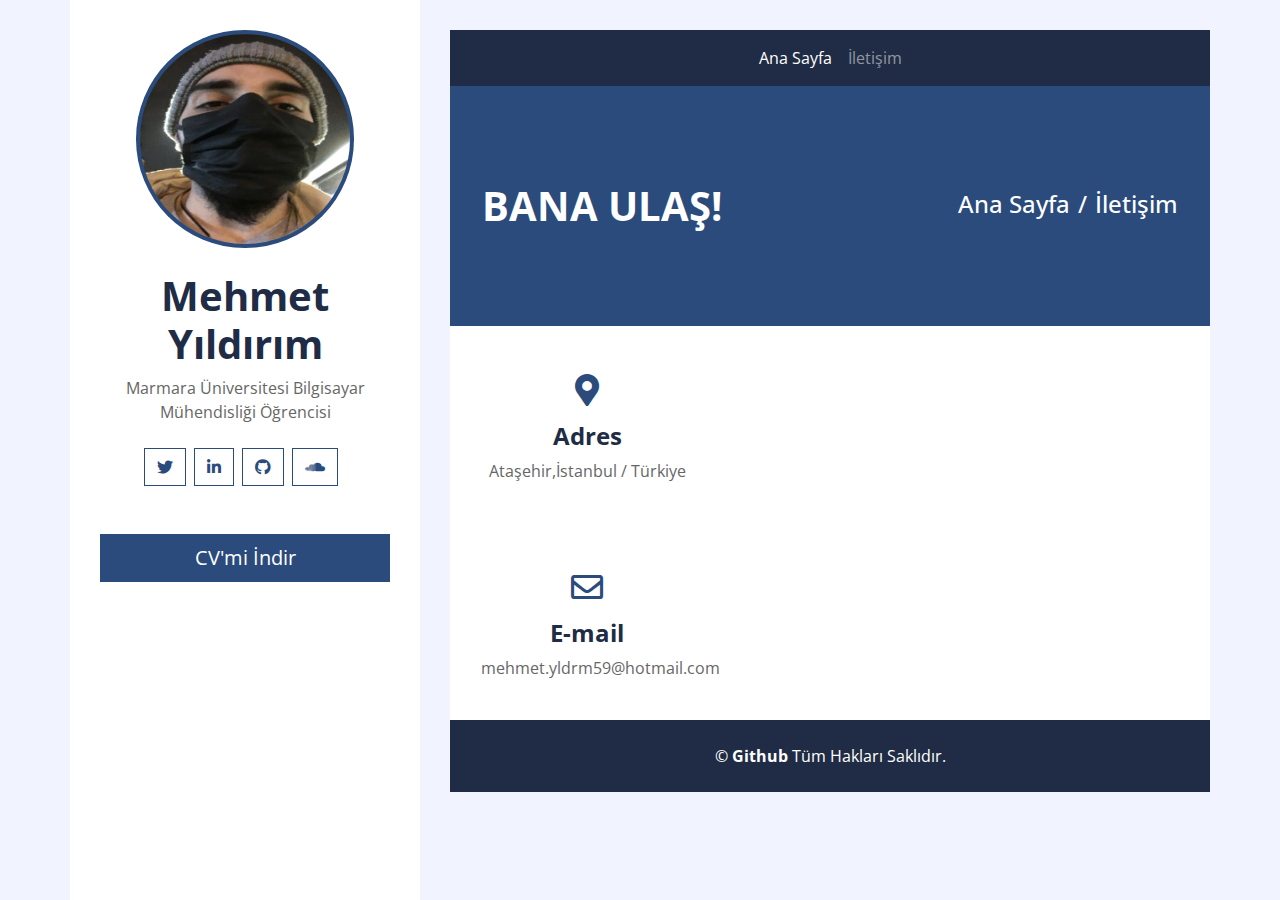
==== contact.html @ 5ae39781 "web-site" ====
<!DOCTYPE html>
<html lang="en">
    <head>
        <meta charset="utf-8">
        <title>Mehmet Yıldırım</title>
        <meta content="width=device-width, initial-scale=1.0" name="viewport">
        <!-- Favicon -->
        <link href="img/favicon.ico" rel="icon">

        <!-- Google Fonts -->
        <link href="https://fonts.googleapis.com/css2?family=Open+Sans:300;400;600;700;800&display=swap" rel="stylesheet">

        <!-- Font Awesome -->
        <link href="https://cdnjs.cloudflare.com/ajax/libs/font-awesome/5.10.0/css/all.min.css" rel="stylesheet">

        <!-- Customized Bootstrap Stylesheet -->
        <link href="css/style.css" rel="stylesheet">
    </head>

<body>
    <div class="wrapper">
        <div class="sidebar">
            <center>
            <div class="sidebar-text d-flex flex-column h-100 justify-content-center text-center">
                <img class="mx-auto d-block w-75 bg-primary img-fluid rounded-circle mb-4 p-1" src="img/profile.jpg" alt="Image">
                <h1 class="font-weight-bold">Mehmet Yıldırım</h1>
                <p class="mb-4">
                    Marmara Üniversitesi Bilgisayar Mühendisliği Öğrencisi 
                </p>
                <div class="d-flex justify-content-center mb-5">
                    <a class="btn btn-outline-primary mr-2" href="https://www.twitter.com/hayruyasibatsin"><i class="fab fa-twitter"></i></a>
                        <a class="btn btn-outline-primary mr-2" href="https://www.linkedin.com/in/mehmet-yildirim-619784192/"><i class="fab fa-linkedin-in"></i></a>
                        <a class="btn btn-outline-primary mr-2" href="https://www.github.com/erythropygia"><i class="fab fa-github"></i></a> 
                        <a class="btn btn-outline-primary mr-2" href="https://www.soundcloud.com/nstoff"><i class="fab fa-soundcloud"></i></a> 
                </div>
                <a href="data/mehmetyildirimcv.pdf" class="btn btn-lg btn-block btn-primary mt-auto" target="_blank">CV'mi İndir</a>
            </div>
            </center>
        </div>

        <div class="content">
            <!-- Navbar Start -->
            <div class="container p-0">
                    <nav class="navbar navbar-expand-lg bg-secondary navbar-dark">
                        <a href="" class="navbar-brand d-block d-lg-none">Navigation</a>
                        <button type="button" class="navbar-toggler" data-toggle="collapse" data-target="#navbarCollapse">
                            <span class="navbar-toggler-icon"></span>
                        </button>
                        <div class="collapse navbar-collapse justify-content-between" id="navbarCollapse">
                            <div class="navbar-nav m-auto">
                                <a href="index.html" class="nav-item nav-link active">Ana Sayfa</a>
                                <a href="contact.html" class="nav-item nav-link">İletişim</a>
                            </div>
                        </div>
                    </nav>
                </div>
            <!-- Navbar End -->

            <!-- Page Header Start -->
            <div class="container py-5 px-2 bg-primary">
                <div class="row py-5 px-4">
                    <div class="col-sm-6 text-center text-md-left">
                        <h1 class="mb-3 mb-md-0 text-white text-uppercase font-weight-bold">Bana Ulaş!</h1>
                    </div>
                    <div class="col-sm-6 text-center text-md-right">
                        <div class="d-inline-flex pt-2">
                            <h4 class="m-0 text-white"><a class="text-white" href="">Ana Sayfa</a></h4>
                            <h4 class="m-0 text-white px-2">/</h4>
                            <h4 class="m-0 text-white">İletişim</h4>
                        </div>
                    </div>
                </div>
            </div>
            <!-- Page Header End -->


            <!-- Contact Start -->
            <div class="container bg-white pt-5">
                <div class="row px-3 pb-2">
                    <div class="col-sm-4 text-center mb-3">
                        <i class="fa fa-2x fa-map-marker-alt mb-3 text-primary"></i>
                        <h4 class="font-weight-bold">Adres</h4>
                        <p>Ataşehir,İstanbul / Türkiye</p>
                    </div>
                </div>
            </div>

            <div class="container bg-white pt-5">
                <div class="row px-3 pb-2">                                                 
                    <div class="col-sm-4 text-center mb-3">
                        <i class="far fa-2x fa-envelope mb-3 text-primary"></i>
                         <h4 class="font-weight-bold">E-mail</h4>
                         <p>mehmet.yldrm59@hotmail.com</p>  
                    </div>
                </div>
            </div>    
            <!-- Contact End -->


            <!-- Footer Start -->
            <div class="container py-4 bg-secondary text-center">
                <p class="m-0 text-white">
                    &copy; <a class="text-white font-weight-bold" href="#">Github</a> Tüm Hakları Saklıdır.</a>
                </p>
            </div>
            <!-- Footer End -->
        </div>
    </div>

    <!-- Back to Top -->
    <a href="#" class="back-to-top"><i class="fa fa-angle-double-up"></i></a>

    <!-- JavaScript Libraries -->
    <script src="https://code.jquery.com/jquery-3.4.1.min.js"></script>
    <script src="https://stackpath.bootstrapcdn.com/bootstrap/4.4.1/js/bootstrap.bundle.min.js"></script>
    <script src="lib/easing/easing.min.js"></script>
    <script src="lib/waypoints/waypoints.min.js"></script>

    <!-- Contact Javascript File -->
    <script src="mail/jqBootstrapValidation.min.js"></script>
    <script src="mail/contact.js"></script>

    <!-- Template Javascript -->
    <script src="js/main.js"></script>
</body>

</html>
---- css/style.css ----
@charset "UTF-8";
/******* Bootstrap Theming ********/
/*!
 * Bootstrap v4.5.3 (https://getbootstrap.com/)
 * Copyright 2011-2020 The Bootstrap Authors
 * Copyright 2011-2020 Twitter, Inc.
 * Licensed under MIT (https://github.com/twbs/bootstrap/blob/main/LICENSE)
 */
:root {
  --blue: #007bff;
  --indigo: #6610f2;
  --purple: #6f42c1;
  --pink: #e83e8c;
  --red: #dc3545;
  --orange: #fd7e14;
  --yellow: #ffc107;
  --green: #28a745;
  --teal: #20c997;
  --cyan: #17a2b8;
  --white: #fff;
  --gray: #6c757d;
  --gray-dark: #343a40;
  --primary: #2A4B7C;
  --secondary: #202C45;
  --success: #28a745;
  --info: #17a2b8;
  --warning: #ffc107;
  --danger: #dc3545;
  --light: #f1f3ff;
  --dark: #343a40;
  --breakpoint-xs: 0;
  --breakpoint-sm: 576px;
  --breakpoint-md: 768px;
  --breakpoint-lg: 992px;
  --breakpoint-xl: 1200px;
  --font-family-sans-serif: -apple-system, BlinkMacSystemFont, "Segoe UI", Roboto, "Helvetica Neue", Arial, "Noto Sans", sans-serif, "Apple Color Emoji", "Segoe UI Emoji", "Segoe UI Symbol", "Noto Color Emoji";
  --font-family-monospace: SFMono-Regular, Menlo, Monaco, Consolas, "Liberation Mono", "Courier New", monospace;
}

*,
*::before,
*::after {
  box-sizing: border-box;
}

html {
  font-family: sans-serif;
  line-height: 1.15;
  -webkit-text-size-adjust: 100%;
  -webkit-tap-highlight-color: rgba(0, 0, 0, 0);
}

article, aside, figcaption, figure, footer, header, hgroup, main, nav, section {
  display: block;
}

body {
  margin: 0;
  font-family: "Open Sans", sans-serif;
  font-size: 1rem;
  font-weight: 400;
  line-height: 1.5;
  color: #666666;
  text-align: left;
  background-color: #f1f3ff;
}

[tabindex="-1"]:focus:not(:focus-visible) {
  outline: 0 !important;
}

hr {
  box-sizing: content-box;
  height: 0;
  overflow: visible;
}

h1, h2, h3, h4, h5, h6 {
  margin-top: 0;
  margin-bottom: 0.5rem;
}

p {
  margin-top: 0;
  margin-bottom: 1rem;
}

abbr[title],
abbr[data-original-title] {
  text-decoration: underline;
  text-decoration: underline dotted;
  cursor: help;
  border-bottom: 0;
  text-decoration-skip-ink: none;
}

address {
  margin-bottom: 1rem;
  font-style: normal;
  line-height: inherit;
}

ol,
ul,
dl {
  margin-top: 0;
  margin-bottom: 1rem;
}

ol ol,
ul ul,
ol ul,
ul ol {
  margin-bottom: 0;
}

dt {
  font-weight: 700;
}

dd {
  margin-bottom: 0.5rem;
  margin-left: 0;
}

blockquote {
  margin: 0 0 1rem;
}

b,
strong {
  font-weight: bolder;
}

small {
  font-size: 80%;
}

sub,
sup {
  position: relative;
  font-size: 75%;
  line-height: 0;
  vertical-align: baseline;
}

sub {
  bottom: -0.25em;
}

sup {
  top: -0.5em;
}

a {
  color: #2A4B7C;
  text-decoration: none;
  background-color: transparent;
}
a:hover {
  color: #172843;
  text-decoration: underline;
}

a:not([href]):not([class]) {
  color: inherit;
  text-decoration: none;
}
a:not([href]):not([class]):hover {
  color: inherit;
  text-decoration: none;
}

pre,
code,
kbd,
samp {
  font-family: SFMono-Regular, Menlo, Monaco, Consolas, "Liberation Mono", "Courier New", monospace;
  font-size: 1em;
}

pre {
  margin-top: 0;
  margin-bottom: 1rem;
  overflow: auto;
  -ms-overflow-style: scrollbar;
}

figure {
  margin: 0 0 1rem;
}

img {
  vertical-align: middle;
  border-style: none;
}

svg {
  overflow: hidden;
  vertical-align: middle;
}

table {
  border-collapse: collapse;
}

caption {
  padding-top: 0.75rem;
  padding-bottom: 0.75rem;
  color: #6c757d;
  text-align: left;
  caption-side: bottom;
}

th {
  text-align: inherit;
  text-align: -webkit-match-parent;
}

label {
  display: inline-block;
  margin-bottom: 0.5rem;
}

button {
  border-radius: 0;
}

button:focus {
  outline: 1px dotted;
  outline: 5px auto -webkit-focus-ring-color;
}

input,
button,
select,
optgroup,
textarea {
  margin: 0;
  font-family: inherit;
  font-size: inherit;
  line-height: inherit;
}

button,
input {
  overflow: visible;
}

button,
select {
  text-transform: none;
}

[role=button] {
  cursor: pointer;
}

select {
  word-wrap: normal;
}

button,
[type=button],
[type=reset],
[type=submit] {
  -webkit-appearance: button;
}

button:not(:disabled),
[type=button]:not(:disabled),
[type=reset]:not(:disabled),
[type=submit]:not(:disabled) {
  cursor: pointer;
}

button::-moz-focus-inner,
[type=button]::-moz-focus-inner,
[type=reset]::-moz-focus-inner,
[type=submit]::-moz-focus-inner {
  padding: 0;
  border-style: none;
}

input[type=radio],
input[type=checkbox] {
  box-sizing: border-box;
  padding: 0;
}

textarea {
  overflow: auto;
  resize: vertical;
}

fieldset {
  min-width: 0;
  padding: 0;
  margin: 0;
  border: 0;
}

legend {
  display: block;
  width: 100%;
  max-width: 100%;
  padding: 0;
  margin-bottom: 0.5rem;
  font-size: 1.5rem;
  line-height: inherit;
  color: inherit;
  white-space: normal;
}

progress {
  vertical-align: baseline;
}

[type=number]::-webkit-inner-spin-button,
[type=number]::-webkit-outer-spin-button {
  height: auto;
}

[type=search] {
  outline-offset: -2px;
  -webkit-appearance: none;
}

[type=search]::-webkit-search-decoration {
  -webkit-appearance: none;
}

::-webkit-file-upload-button {
  font: inherit;
  -webkit-appearance: button;
}

output {
  display: inline-block;
}

summary {
  display: list-item;
  cursor: pointer;
}

template {
  display: none;
}

[hidden] {
  display: none !important;
}

h1, h2, h3, h4, h5, h6,
.h1, .h2, .h3, .h4, .h5, .h6 {
  margin-bottom: 0.5rem;
  font-weight: 500;
  line-height: 1.2;
  color: #202C45;
}

h1, .h1 {
  font-size: 2.5rem;
}

h2, .h2 {
  font-size: 2rem;
}

h3, .h3 {
  font-size: 1.75rem;
}

h4, .h4 {
  font-size: 1.5rem;
}

h5, .h5 {
  font-size: 1.25rem;
}

h6, .h6 {
  font-size: 1rem;
}

.lead {
  font-size: 1.25rem;
  font-weight: 300;
}

.display-1 {
  font-size: 6rem;
  font-weight: 300;
  line-height: 1.2;
}

.display-2 {
  font-size: 5.5rem;
  font-weight: 300;
  line-height: 1.2;
}

.display-3 {
  font-size: 4.5rem;
  font-weight: 300;
  line-height: 1.2;
}

.display-4 {
  font-size: 3.5rem;
  font-weight: 300;
  line-height: 1.2;
}

hr {
  margin-top: 1rem;
  margin-bottom: 1rem;
  border: 0;
  border-top: 1px solid rgba(0, 0, 0, 0.1);
}

small,
.small {
  font-size: 80%;
  font-weight: 400;
}

mark,
.mark {
  padding: 0.2em;
  background-color: #fcf8e3;
}

.list-unstyled {
  padding-left: 0;
  list-style: none;
}

.list-inline {
  padding-left: 0;
  list-style: none;
}

.list-inline-item {
  display: inline-block;
}
.list-inline-item:not(:last-child) {
  margin-right: 0.5rem;
}

.initialism {
  font-size: 90%;
  text-transform: uppercase;
}

.blockquote {
  margin-bottom: 1rem;
  font-size: 1.25rem;
}

.blockquote-footer {
  display: block;
  font-size: 80%;
  color: #6c757d;
}
.blockquote-footer::before {
  content: "— ";
}

.img-fluid {
  max-width: 100%;
  height: auto;
}

.img-thumbnail {
  padding: 0.25rem;
  background-color: #f1f3ff;
  border: 1px solid #dee2e6;
  max-width: 100%;
  height: auto;
}

.figure {
  display: inline-block;
}

.figure-img {
  margin-bottom: 0.5rem;
  line-height: 1;
}

.figure-caption {
  font-size: 90%;
  color: #6c757d;
}

code {
  font-size: 87.5%;
  color: #e83e8c;
  word-wrap: break-word;
}
a > code {
  color: inherit;
}

kbd {
  padding: 0.2rem 0.4rem;
  font-size: 87.5%;
  color: #fff;
  background-color: #212529;
}
kbd kbd {
  padding: 0;
  font-size: 100%;
  font-weight: 700;
}

pre {
  display: block;
  font-size: 87.5%;
  color: #212529;
}
pre code {
  font-size: inherit;
  color: inherit;
  word-break: normal;
}

.pre-scrollable {
  max-height: 340px;
  overflow-y: scroll;
}

.container,
.container-fluid,
.container-xl,
.container-lg,
.container-md,
.container-sm {
  width: 100%;
  padding-right: 15px;
  padding-left: 15px;
  margin-right: auto;
  margin-left: auto;
}

@media (min-width: 576px) {
  .container-sm, .container {
    max-width: 540px;
  }
}
@media (min-width: 768px) {
  .container-md, .container-sm, .container {
    max-width: 720px;
  }
}
@media (min-width: 992px) {
  .container-lg, .container-md, .container-sm, .container {
    max-width: 960px;
  }
}
@media (min-width: 1200px) {
  .container-xl, .container-lg, .container-md, .container-sm, .container {
    max-width: 1140px;
  }
}
.row {
  display: flex;
  flex-wrap: wrap;
  margin-right: -15px;
  margin-left: -15px;
}

.no-gutters {
  margin-right: 0;
  margin-left: 0;
}
.no-gutters > .col,
.no-gutters > [class*=col-] {
  padding-right: 0;
  padding-left: 0;
}

.col-xl,
.col-xl-auto, .col-xl-12, .col-xl-11, .col-xl-10, .col-xl-9, .col-xl-8, .col-xl-7, .col-xl-6, .col-xl-5, .col-xl-4, .col-xl-3, .col-xl-2, .col-xl-1, .col-lg,
.col-lg-auto, .col-lg-12, .col-lg-11, .col-lg-10, .col-lg-9, .col-lg-8, .col-lg-7, .col-lg-6, .col-lg-5, .col-lg-4, .col-lg-3, .col-lg-2, .col-lg-1, .col-md,
.col-md-auto, .col-md-12, .col-md-11, .col-md-10, .col-md-9, .col-md-8, .col-md-7, .col-md-6, .col-md-5, .col-md-4, .col-md-3, .col-md-2, .col-md-1, .col-sm,
.col-sm-auto, .col-sm-12, .col-sm-11, .col-sm-10, .col-sm-9, .col-sm-8, .col-sm-7, .col-sm-6, .col-sm-5, .col-sm-4, .col-sm-3, .col-sm-2, .col-sm-1, .col,
.col-auto, .col-12, .col-11, .col-10, .col-9, .col-8, .col-7, .col-6, .col-5, .col-4, .col-3, .col-2, .col-1 {
  position: relative;
  width: 100%;
  padding-right: 15px;
  padding-left: 15px;
}

.col {
  flex-basis: 0;
  flex-grow: 1;
  max-width: 100%;
}

.row-cols-1 > * {
  flex: 0 0 100%;
  max-width: 100%;
}

.row-cols-2 > * {
  flex: 0 0 50%;
  max-width: 50%;
}

.row-cols-3 > * {
  flex: 0 0 33.3333333333%;
  max-width: 33.3333333333%;
}

.row-cols-4 > * {
  flex: 0 0 25%;
  max-width: 25%;
}

.row-cols-5 > * {
  flex: 0 0 20%;
  max-width: 20%;
}

.row-cols-6 > * {
  flex: 0 0 16.6666666667%;
  max-width: 16.6666666667%;
}

.col-auto {
  flex: 0 0 auto;
  width: auto;
  max-width: 100%;
}

.col-1 {
  flex: 0 0 8.3333333333%;
  max-width: 8.3333333333%;
}

.col-2 {
  flex: 0 0 16.6666666667%;
  max-width: 16.6666666667%;
}

.col-3 {
  flex: 0 0 25%;
  max-width: 25%;
}

.col-4 {
  flex: 0 0 33.3333333333%;
  max-width: 33.3333333333%;
}

.col-5 {
  flex: 0 0 41.6666666667%;
  max-width: 41.6666666667%;
}

.col-6 {
  flex: 0 0 50%;
  max-width: 50%;
}

.col-7 {
  flex: 0 0 58.3333333333%;
  max-width: 58.3333333333%;
}

.col-8 {
  flex: 0 0 66.6666666667%;
  max-width: 66.6666666667%;
}

.col-9 {
  flex: 0 0 75%;
  max-width: 75%;
}

.col-10 {
  flex: 0 0 83.3333333333%;
  max-width: 83.3333333333%;
}

.col-11 {
  flex: 0 0 91.6666666667%;
  max-width: 91.6666666667%;
}

.col-12 {
  flex: 0 0 100%;
  max-width: 100%;
}

.order-first {
  order: -1;
}

.order-last {
  order: 13;
}

.order-0 {
  order: 0;
}

.order-1 {
  order: 1;
}

.order-2 {
  order: 2;
}

.order-3 {
  order: 3;
}

.order-4 {
  order: 4;
}

.order-5 {
  order: 5;
}

.order-6 {
  order: 6;
}

.order-7 {
  order: 7;
}

.order-8 {
  order: 8;
}

.order-9 {
  order: 9;
}

.order-10 {
  order: 10;
}

.order-11 {
  order: 11;
}

.order-12 {
  order: 12;
}

.offset-1 {
  margin-left: 8.3333333333%;
}

.offset-2 {
  margin-left: 16.6666666667%;
}

.offset-3 {
  margin-left: 25%;
}

.offset-4 {
  margin-left: 33.3333333333%;
}

.offset-5 {
  margin-left: 41.6666666667%;
}

.offset-6 {
  margin-left: 50%;
}

.offset-7 {
  margin-left: 58.3333333333%;
}

.offset-8 {
  margin-left: 66.6666666667%;
}

.offset-9 {
  margin-left: 75%;
}

.offset-10 {
  margin-left: 83.3333333333%;
}

.offset-11 {
  margin-left: 91.6666666667%;
}

@media (min-width: 576px) {
  .col-sm {
    flex-basis: 0;
    flex-grow: 1;
    max-width: 100%;
  }

  .row-cols-sm-1 > * {
    flex: 0 0 100%;
    max-width: 100%;
  }

  .row-cols-sm-2 > * {
    flex: 0 0 50%;
    max-width: 50%;
  }

  .row-cols-sm-3 > * {
    flex: 0 0 33.3333333333%;
    max-width: 33.3333333333%;
  }

  .row-cols-sm-4 > * {
    flex: 0 0 25%;
    max-width: 25%;
  }

  .row-cols-sm-5 > * {
    flex: 0 0 20%;
    max-width: 20%;
  }

  .row-cols-sm-6 > * {
    flex: 0 0 16.6666666667%;
    max-width: 16.6666666667%;
  }

  .col-sm-auto {
    flex: 0 0 auto;
    width: auto;
    max-width: 100%;
  }

  .col-sm-1 {
    flex: 0 0 8.3333333333%;
    max-width: 8.3333333333%;
  }

  .col-sm-2 {
    flex: 0 0 16.6666666667%;
    max-width: 16.6666666667%;
  }

  .col-sm-3 {
    flex: 0 0 25%;
    max-width: 25%;
  }

  .col-sm-4 {
    flex: 0 0 33.3333333333%;
    max-width: 33.3333333333%;
  }

  .col-sm-5 {
    flex: 0 0 41.6666666667%;
    max-width: 41.6666666667%;
  }

  .col-sm-6 {
    flex: 0 0 50%;
    max-width: 50%;
  }

  .col-sm-7 {
    flex: 0 0 58.3333333333%;
    max-width: 58.3333333333%;
  }

  .col-sm-8 {
    flex: 0 0 66.6666666667%;
    max-width: 66.6666666667%;
  }

  .col-sm-9 {
    flex: 0 0 75%;
    max-width: 75%;
  }

  .col-sm-10 {
    flex: 0 0 83.3333333333%;
    max-width: 83.3333333333%;
  }

  .col-sm-11 {
    flex: 0 0 91.6666666667%;
    max-width: 91.6666666667%;
  }

  .col-sm-12 {
    flex: 0 0 100%;
    max-width: 100%;
  }

  .order-sm-first {
    order: -1;
  }

  .order-sm-last {
    order: 13;
  }

  .order-sm-0 {
    order: 0;
  }

  .order-sm-1 {
    order: 1;
  }

  .order-sm-2 {
    order: 2;
  }

  .order-sm-3 {
    order: 3;
  }

  .order-sm-4 {
    order: 4;
  }

  .order-sm-5 {
    order: 5;
  }

  .order-sm-6 {
    order: 6;
  }

  .order-sm-7 {
    order: 7;
  }

  .order-sm-8 {
    order: 8;
  }

  .order-sm-9 {
    order: 9;
  }

  .order-sm-10 {
    order: 10;
  }

  .order-sm-11 {
    order: 11;
  }

  .order-sm-12 {
    order: 12;
  }

  .offset-sm-0 {
    margin-left: 0;
  }

  .offset-sm-1 {
    margin-left: 8.3333333333%;
  }

  .offset-sm-2 {
    margin-left: 16.6666666667%;
  }

  .offset-sm-3 {
    margin-left: 25%;
  }

  .offset-sm-4 {
    margin-left: 33.3333333333%;
  }

  .offset-sm-5 {
    margin-left: 41.6666666667%;
  }

  .offset-sm-6 {
    margin-left: 50%;
  }

  .offset-sm-7 {
    margin-left: 58.3333333333%;
  }

  .offset-sm-8 {
    margin-left: 66.6666666667%;
  }

  .offset-sm-9 {
    margin-left: 75%;
  }

  .offset-sm-10 {
    margin-left: 83.3333333333%;
  }

  .offset-sm-11 {
    margin-left: 91.6666666667%;
  }
}
@media (min-width: 768px) {
  .col-md {
    flex-basis: 0;
    flex-grow: 1;
    max-width: 100%;
  }

  .row-cols-md-1 > * {
    flex: 0 0 100%;
    max-width: 100%;
  }

  .row-cols-md-2 > * {
    flex: 0 0 50%;
    max-width: 50%;
  }

  .row-cols-md-3 > * {
    flex: 0 0 33.3333333333%;
    max-width: 33.3333333333%;
  }

  .row-cols-md-4 > * {
    flex: 0 0 25%;
    max-width: 25%;
  }

  .row-cols-md-5 > * {
    flex: 0 0 20%;
    max-width: 20%;
  }

  .row-cols-md-6 > * {
    flex: 0 0 16.6666666667%;
    max-width: 16.6666666667%;
  }

  .col-md-auto {
    flex: 0 0 auto;
    width: auto;
    max-width: 100%;
  }

  .col-md-1 {
    flex: 0 0 8.3333333333%;
    max-width: 8.3333333333%;
  }

  .col-md-2 {
    flex: 0 0 16.6666666667%;
    max-width: 16.6666666667%;
  }

  .col-md-3 {
    flex: 0 0 25%;
    max-width: 25%;
  }

  .col-md-4 {
    flex: 0 0 33.3333333333%;
    max-width: 33.3333333333%;
  }

  .col-md-5 {
    flex: 0 0 41.6666666667%;
    max-width: 41.6666666667%;
  }

  .col-md-6 {
    flex: 0 0 50%;
    max-width: 50%;
  }

  .col-md-7 {
    flex: 0 0 58.3333333333%;
    max-width: 58.3333333333%;
  }

  .col-md-8 {
    flex: 0 0 66.6666666667%;
    max-width: 66.6666666667%;
  }

  .col-md-9 {
    flex: 0 0 75%;
    max-width: 75%;
  }

  .col-md-10 {
    flex: 0 0 83.3333333333%;
    max-width: 83.3333333333%;
  }

  .col-md-11 {
    flex: 0 0 91.6666666667%;
    max-width: 91.6666666667%;
  }

  .col-md-12 {
    flex: 0 0 100%;
    max-width: 100%;
  }

  .order-md-first {
    order: -1;
  }

  .order-md-last {
    order: 13;
  }

  .order-md-0 {
    order: 0;
  }

  .order-md-1 {
    order: 1;
  }

  .order-md-2 {
    order: 2;
  }

  .order-md-3 {
    order: 3;
  }

  .order-md-4 {
    order: 4;
  }

  .order-md-5 {
    order: 5;
  }

  .order-md-6 {
    order: 6;
  }

  .order-md-7 {
    order: 7;
  }

  .order-md-8 {
    order: 8;
  }

  .order-md-9 {
    order: 9;
  }

  .order-md-10 {
    order: 10;
  }

  .order-md-11 {
    order: 11;
  }

  .order-md-12 {
    order: 12;
  }

  .offset-md-0 {
    margin-left: 0;
  }

  .offset-md-1 {
    margin-left: 8.3333333333%;
  }

  .offset-md-2 {
    margin-left: 16.6666666667%;
  }

  .offset-md-3 {
    margin-left: 25%;
  }

  .offset-md-4 {
    margin-left: 33.3333333333%;
  }

  .offset-md-5 {
    margin-left: 41.6666666667%;
  }

  .offset-md-6 {
    margin-left: 50%;
  }

  .offset-md-7 {
    margin-left: 58.3333333333%;
  }

  .offset-md-8 {
    margin-left: 66.6666666667%;
  }

  .offset-md-9 {
    margin-left: 75%;
  }

  .offset-md-10 {
    margin-left: 83.3333333333%;
  }

  .offset-md-11 {
    margin-left: 91.6666666667%;
  }
}
@media (min-width: 992px) {
  .col-lg {
    flex-basis: 0;
    flex-grow: 1;
    max-width: 100%;
  }

  .row-cols-lg-1 > * {
    flex: 0 0 100%;
    max-width: 100%;
  }

  .row-cols-lg-2 > * {
    flex: 0 0 50%;
    max-width: 50%;
  }

  .row-cols-lg-3 > * {
    flex: 0 0 33.3333333333%;
    max-width: 33.3333333333%;
  }

  .row-cols-lg-4 > * {
    flex: 0 0 25%;
    max-width: 25%;
  }

  .row-cols-lg-5 > * {
    flex: 0 0 20%;
    max-width: 20%;
  }

  .row-cols-lg-6 > * {
    flex: 0 0 16.6666666667%;
    max-width: 16.6666666667%;
  }

  .col-lg-auto {
    flex: 0 0 auto;
    width: auto;
    max-width: 100%;
  }

  .col-lg-1 {
    flex: 0 0 8.3333333333%;
    max-width: 8.3333333333%;
  }

  .col-lg-2 {
    flex: 0 0 16.6666666667%;
    max-width: 16.6666666667%;
  }

  .col-lg-3 {
    flex: 0 0 25%;
    max-width: 25%;
  }

  .col-lg-4 {
    flex: 0 0 33.3333333333%;
    max-width: 33.3333333333%;
  }

  .col-lg-5 {
    flex: 0 0 41.6666666667%;
    max-width: 41.6666666667%;
  }

  .col-lg-6 {
    flex: 0 0 50%;
    max-width: 50%;
  }

  .col-lg-7 {
    flex: 0 0 58.3333333333%;
    max-width: 58.3333333333%;
  }

  .col-lg-8 {
    flex: 0 0 66.6666666667%;
    max-width: 66.6666666667%;
  }

  .col-lg-9 {
    flex: 0 0 75%;
    max-width: 75%;
  }

  .col-lg-10 {
    flex: 0 0 83.3333333333%;
    max-width: 83.3333333333%;
  }

  .col-lg-11 {
    flex: 0 0 91.6666666667%;
    max-width: 91.6666666667%;
  }

  .col-lg-12 {
    flex: 0 0 100%;
    max-width: 100%;
  }

  .order-lg-first {
    order: -1;
  }

  .order-lg-last {
    order: 13;
  }

  .order-lg-0 {
    order: 0;
  }

  .order-lg-1 {
    order: 1;
  }

  .order-lg-2 {
    order: 2;
  }

  .order-lg-3 {
    order: 3;
  }

  .order-lg-4 {
    order: 4;
  }

  .order-lg-5 {
    order: 5;
  }

  .order-lg-6 {
    order: 6;
  }

  .order-lg-7 {
    order: 7;
  }

  .order-lg-8 {
    order: 8;
  }

  .order-lg-9 {
    order: 9;
  }

  .order-lg-10 {
    order: 10;
  }

  .order-lg-11 {
    order: 11;
  }

  .order-lg-12 {
    order: 12;
  }

  .offset-lg-0 {
    margin-left: 0;
  }

  .offset-lg-1 {
    margin-left: 8.3333333333%;
  }

  .offset-lg-2 {
    margin-left: 16.6666666667%;
  }

  .offset-lg-3 {
    margin-left: 25%;
  }

  .offset-lg-4 {
    margin-left: 33.3333333333%;
  }

  .offset-lg-5 {
    margin-left: 41.6666666667%;
  }

  .offset-lg-6 {
    margin-left: 50%;
  }

  .offset-lg-7 {
    margin-left: 58.3333333333%;
  }

  .offset-lg-8 {
    margin-left: 66.6666666667%;
  }

  .offset-lg-9 {
    margin-left: 75%;
  }

  .offset-lg-10 {
    margin-left: 83.3333333333%;
  }

  .offset-lg-11 {
    margin-left: 91.6666666667%;
  }
}
@media (min-width: 1200px) {
  .col-xl {
    flex-basis: 0;
    flex-grow: 1;
    max-width: 100%;
  }

  .row-cols-xl-1 > * {
    flex: 0 0 100%;
    max-width: 100%;
  }

  .row-cols-xl-2 > * {
    flex: 0 0 50%;
    max-width: 50%;
  }

  .row-cols-xl-3 > * {
    flex: 0 0 33.3333333333%;
    max-width: 33.3333333333%;
  }

  .row-cols-xl-4 > * {
    flex: 0 0 25%;
    max-width: 25%;
  }

  .row-cols-xl-5 > * {
    flex: 0 0 20%;
    max-width: 20%;
  }

  .row-cols-xl-6 > * {
    flex: 0 0 16.6666666667%;
    max-width: 16.6666666667%;
  }

  .col-xl-auto {
    flex: 0 0 auto;
    width: auto;
    max-width: 100%;
  }

  .col-xl-1 {
    flex: 0 0 8.3333333333%;
    max-width: 8.3333333333%;
  }

  .col-xl-2 {
    flex: 0 0 16.6666666667%;
    max-width: 16.6666666667%;
  }

  .col-xl-3 {
    flex: 0 0 25%;
    max-width: 25%;
  }

  .col-xl-4 {
    flex: 0 0 33.3333333333%;
    max-width: 33.3333333333%;
  }

  .col-xl-5 {
    flex: 0 0 41.6666666667%;
    max-width: 41.6666666667%;
  }

  .col-xl-6 {
    flex: 0 0 50%;
    max-width: 50%;
  }

  .col-xl-7 {
    flex: 0 0 58.3333333333%;
    max-width: 58.3333333333%;
  }

  .col-xl-8 {
    flex: 0 0 66.6666666667%;
    max-width: 66.6666666667%;
  }

  .col-xl-9 {
    flex: 0 0 75%;
    max-width: 75%;
  }

  .col-xl-10 {
    flex: 0 0 83.3333333333%;
    max-width: 83.3333333333%;
  }

  .col-xl-11 {
    flex: 0 0 91.6666666667%;
    max-width: 91.6666666667%;
  }

  .col-xl-12 {
    flex: 0 0 100%;
    max-width: 100%;
  }

  .order-xl-first {
    order: -1;
  }

  .order-xl-last {
    order: 13;
  }

  .order-xl-0 {
    order: 0;
  }

  .order-xl-1 {
    order: 1;
  }

  .order-xl-2 {
    order: 2;
  }

  .order-xl-3 {
    order: 3;
  }

  .order-xl-4 {
    order: 4;
  }

  .order-xl-5 {
    order: 5;
  }

  .order-xl-6 {
    order: 6;
  }

  .order-xl-7 {
    order: 7;
  }

  .order-xl-8 {
    order: 8;
  }

  .order-xl-9 {
    order: 9;
  }

  .order-xl-10 {
    order: 10;
  }

  .order-xl-11 {
    order: 11;
  }

  .order-xl-12 {
    order: 12;
  }

  .offset-xl-0 {
    margin-left: 0;
  }

  .offset-xl-1 {
    margin-left: 8.3333333333%;
  }

  .offset-xl-2 {
    margin-left: 16.6666666667%;
  }

  .offset-xl-3 {
    margin-left: 25%;
  }

  .offset-xl-4 {
    margin-left: 33.3333333333%;
  }

  .offset-xl-5 {
    margin-left: 41.6666666667%;
  }

  .offset-xl-6 {
    margin-left: 50%;
  }

  .offset-xl-7 {
    margin-left: 58.3333333333%;
  }

  .offset-xl-8 {
    margin-left: 66.6666666667%;
  }

  .offset-xl-9 {
    margin-left: 75%;
  }

  .offset-xl-10 {
    margin-left: 83.3333333333%;
  }

  .offset-xl-11 {
    margin-left: 91.6666666667%;
  }
}
.table {
  width: 100%;
  margin-bottom: 1rem;
  color: #666666;
}
.table th,
.table td {
  padding: 0.75rem;
  vertical-align: top;
  border-top: 1px solid #dee2e6;
}
.table thead th {
  vertical-align: bottom;
  border-bottom: 2px solid #dee2e6;
}
.table tbody + tbody {
  border-top: 2px solid #dee2e6;
}

.table-sm th,
.table-sm td {
  padding: 0.3rem;
}

.table-bordered {
  border: 1px solid #dee2e6;
}
.table-bordered th,
.table-bordered td {
  border: 1px solid #dee2e6;
}
.table-bordered thead th,
.table-bordered thead td {
  border-bottom-width: 2px;
}

.table-borderless th,
.table-borderless td,
.table-borderless thead th,
.table-borderless tbody + tbody {
  border: 0;
}

.table-striped tbody tr:nth-of-type(odd) {
  background-color: rgba(0, 0, 0, 0.05);
}

.table-hover tbody tr:hover {
  color: #666666;
  background-color: rgba(0, 0, 0, 0.075);
}

.table-primary,
.table-primary > th,
.table-primary > td {
  background-color: #c3cdda;
}
.table-primary th,
.table-primary td,
.table-primary thead th,
.table-primary tbody + tbody {
  border-color: #90a1bb;
}

.table-hover .table-primary:hover {
  background-color: #b3c0d0;
}
.table-hover .table-primary:hover > td,
.table-hover .table-primary:hover > th {
  background-color: #b3c0d0;
}

.table-secondary,
.table-secondary > th,
.table-secondary > td {
  background-color: #c1c4cb;
}
.table-secondary th,
.table-secondary td,
.table-secondary thead th,
.table-secondary tbody + tbody {
  border-color: #8b919e;
}

.table-hover .table-secondary:hover {
  background-color: #b3b7bf;
}
.table-hover .table-secondary:hover > td,
.table-hover .table-secondary:hover > th {
  background-color: #b3b7bf;
}

.table-success,
.table-success > th,
.table-success > td {
  background-color: #c3e6cb;
}
.table-success th,
.table-success td,
.table-success thead th,
.table-success tbody + tbody {
  border-color: #8fd19e;
}

.table-hover .table-success:hover {
  background-color: #b1dfbb;
}
.table-hover .table-success:hover > td,
.table-hover .table-success:hover > th {
  background-color: #b1dfbb;
}

.table-info,
.table-info > th,
.table-info > td {
  background-color: #bee5eb;
}
.table-info th,
.table-info td,
.table-info thead th,
.table-info tbody + tbody {
  border-color: #86cfda;
}

.table-hover .table-info:hover {
  background-color: #abdde5;
}
.table-hover .table-info:hover > td,
.table-hover .table-info:hover > th {
  background-color: #abdde5;
}

.table-warning,
.table-warning > th,
.table-warning > td {
  background-color: #ffeeba;
}
.table-warning th,
.table-warning td,
.table-warning thead th,
.table-warning tbody + tbody {
  border-color: #ffdf7e;
}

.table-hover .table-warning:hover {
  background-color: #ffe8a1;
}
.table-hover .table-warning:hover > td,
.table-hover .table-warning:hover > th {
  background-color: #ffe8a1;
}

.table-danger,
.table-danger > th,
.table-danger > td {
  background-color: #f5c6cb;
}
.table-danger th,
.table-danger td,
.table-danger thead th,
.table-danger tbody + tbody {
  border-color: #ed969e;
}

.table-hover .table-danger:hover {
  background-color: #f1b0b7;
}
.table-hover .table-danger:hover > td,
.table-hover .table-danger:hover > th {
  background-color: #f1b0b7;
}

.table-light,
.table-light > th,
.table-light > td {
  background-color: #fbfcff;
}
.table-light th,
.table-light td,
.table-light thead th,
.table-light tbody + tbody {
  border-color: #f8f9ff;
}

.table-hover .table-light:hover {
  background-color: #e2e9ff;
}
.table-hover .table-light:hover > td,
.table-hover .table-light:hover > th {
  background-color: #e2e9ff;
}

.table-dark,
.table-dark > th,
.table-dark > td {
  background-color: #c6c8ca;
}
.table-dark th,
.table-dark td,
.table-dark thead th,
.table-dark tbody + tbody {
  border-color: #95999c;
}

.table-hover .table-dark:hover {
  background-color: #b9bbbe;
}
.table-hover .table-dark:hover > td,
.table-hover .table-dark:hover > th {
  background-color: #b9bbbe;
}

.table-active,
.table-active > th,
.table-active > td {
  background-color: rgba(0, 0, 0, 0.075);
}

.table-hover .table-active:hover {
  background-color: rgba(0, 0, 0, 0.075);
}
.table-hover .table-active:hover > td,
.table-hover .table-active:hover > th {
  background-color: rgba(0, 0, 0, 0.075);
}

.table .thead-dark th {
  color: #fff;
  background-color: #343a40;
  border-color: #454d55;
}
.table .thead-light th {
  color: #495057;
  background-color: #e9ecef;
  border-color: #dee2e6;
}

.table-dark {
  color: #fff;
  background-color: #343a40;
}
.table-dark th,
.table-dark td,
.table-dark thead th {
  border-color: #454d55;
}
.table-dark.table-bordered {
  border: 0;
}
.table-dark.table-striped tbody tr:nth-of-type(odd) {
  background-color: rgba(255, 255, 255, 0.05);
}
.table-dark.table-hover tbody tr:hover {
  color: #fff;
  background-color: rgba(255, 255, 255, 0.075);
}

@media (max-width: 575.98px) {
  .table-responsive-sm {
    display: block;
    width: 100%;
    overflow-x: auto;
    -webkit-overflow-scrolling: touch;
  }
  .table-responsive-sm > .table-bordered {
    border: 0;
  }
}
@media (max-width: 767.98px) {
  .table-responsive-md {
    display: block;
    width: 100%;
    overflow-x: auto;
    -webkit-overflow-scrolling: touch;
  }
  .table-responsive-md > .table-bordered {
    border: 0;
  }
}
@media (max-width: 991.98px) {
  .table-responsive-lg {
    display: block;
    width: 100%;
    overflow-x: auto;
    -webkit-overflow-scrolling: touch;
  }
  .table-responsive-lg > .table-bordered {
    border: 0;
  }
}
@media (max-width: 1199.98px) {
  .table-responsive-xl {
    display: block;
    width: 100%;
    overflow-x: auto;
    -webkit-overflow-scrolling: touch;
  }
  .table-responsive-xl > .table-bordered {
    border: 0;
  }
}
.table-responsive {
  display: block;
  width: 100%;
  overflow-x: auto;
  -webkit-overflow-scrolling: touch;
}
.table-responsive > .table-bordered {
  border: 0;
}

.form-control {
  display: block;
  width: 100%;
  height: calc(1.5em + 0.75rem + 2px);
  padding: 0.375rem 0.75rem;
  font-size: 1rem;
  font-weight: 400;
  line-height: 1.5;
  color: #495057;
  background-color: #fff;
  background-clip: padding-box;
  border: 1px solid #ced4da;
  border-radius: 0;
  transition: border-color 0.15s ease-in-out, box-shadow 0.15s ease-in-out;
}
@media (prefers-reduced-motion: reduce) {
  .form-control {
    transition: none;
  }
}
.form-control::-ms-expand {
  background-color: transparent;
  border: 0;
}
.form-control:-moz-focusring {
  color: transparent;
  text-shadow: 0 0 0 #495057;
}
.form-control:focus {
  color: #495057;
  background-color: #fff;
  border-color: #5d88c8;
  outline: 0;
  box-shadow: 0 0 0 0.2rem rgba(42, 75, 124, 0.25);
}
.form-control::placeholder {
  color: #6c757d;
  opacity: 1;
}
.form-control:disabled, .form-control[readonly] {
  background-color: #e9ecef;
  opacity: 1;
}

input[type=date].form-control,
input[type=time].form-control,
input[type=datetime-local].form-control,
input[type=month].form-control {
  appearance: none;
}

select.form-control:focus::-ms-value {
  color: #495057;
  background-color: #fff;
}

.form-control-file,
.form-control-range {
  display: block;
  width: 100%;
}

.col-form-label {
  padding-top: calc(0.375rem + 1px);
  padding-bottom: calc(0.375rem + 1px);
  margin-bottom: 0;
  font-size: inherit;
  line-height: 1.5;
}

.col-form-label-lg {
  padding-top: calc(0.5rem + 1px);
  padding-bottom: calc(0.5rem + 1px);
  font-size: 1.25rem;
  line-height: 1.5;
}

.col-form-label-sm {
  padding-top: calc(0.25rem + 1px);
  padding-bottom: calc(0.25rem + 1px);
  font-size: 0.875rem;
  line-height: 1.5;
}

.form-control-plaintext {
  display: block;
  width: 100%;
  padding: 0.375rem 0;
  margin-bottom: 0;
  font-size: 1rem;
  line-height: 1.5;
  color: #666666;
  background-color: transparent;
  border: solid transparent;
  border-width: 1px 0;
}
.form-control-plaintext.form-control-sm, .form-control-plaintext.form-control-lg {
  padding-right: 0;
  padding-left: 0;
}

.form-control-sm {
  height: calc(1.5em + 0.5rem + 2px);
  padding: 0.25rem 0.5rem;
  font-size: 0.875rem;
  line-height: 1.5;
}

.form-control-lg {
  height: calc(1.5em + 1rem + 2px);
  padding: 0.5rem 1rem;
  font-size: 1.25rem;
  line-height: 1.5;
}

select.form-control[size], select.form-control[multiple] {
  height: auto;
}

textarea.form-control {
  height: auto;
}

.form-group {
  margin-bottom: 1rem;
}

.form-text {
  display: block;
  margin-top: 0.25rem;
}

.form-row {
  display: flex;
  flex-wrap: wrap;
  margin-right: -5px;
  margin-left: -5px;
}
.form-row > .col,
.form-row > [class*=col-] {
  padding-right: 5px;
  padding-left: 5px;
}

.form-check {
  position: relative;
  display: block;
  padding-left: 1.25rem;
}

.form-check-input {
  position: absolute;
  margin-top: 0.3rem;
  margin-left: -1.25rem;
}
.form-check-input[disabled] ~ .form-check-label, .form-check-input:disabled ~ .form-check-label {
  color: #6c757d;
}

.form-check-label {
  margin-bottom: 0;
}

.form-check-inline {
  display: inline-flex;
  align-items: center;
  padding-left: 0;
  margin-right: 0.75rem;
}
.form-check-inline .form-check-input {
  position: static;
  margin-top: 0;
  margin-right: 0.3125rem;
  margin-left: 0;
}

.valid-feedback {
  display: none;
  width: 100%;
  margin-top: 0.25rem;
  font-size: 80%;
  color: #28a745;
}

.valid-tooltip {
  position: absolute;
  top: 100%;
  left: 0;
  z-index: 5;
  display: none;
  max-width: 100%;
  padding: 0.25rem 0.5rem;
  margin-top: 0.1rem;
  font-size: 0.875rem;
  line-height: 1.5;
  color: #fff;
  background-color: rgba(40, 167, 69, 0.9);
}

.was-validated :valid ~ .valid-feedback,
.was-validated :valid ~ .valid-tooltip,
.is-valid ~ .valid-feedback,
.is-valid ~ .valid-tooltip {
  display: block;
}

.was-validated .form-control:valid, .form-control.is-valid {
  border-color: #28a745;
  padding-right: calc(1.5em + 0.75rem);
  background-image: url("data:image/svg+xml,%3csvg xmlns='http://www.w3.org/2000/svg' width='8' height='8' viewBox='0 0 8 8'%3e%3cpath fill='%2328a745' d='M2.3 6.73L.6 4.53c-.4-1.04.46-1.4 1.1-.8l1.1 1.4 3.4-3.8c.6-.63 1.6-.27 1.2.7l-4 4.6c-.43.5-.8.4-1.1.1z'/%3e%3c/svg%3e");
  background-repeat: no-repeat;
  background-position: right calc(0.375em + 0.1875rem) center;
  background-size: calc(0.75em + 0.375rem) calc(0.75em + 0.375rem);
}
.was-validated .form-control:valid:focus, .form-control.is-valid:focus {
  border-color: #28a745;
  box-shadow: 0 0 0 0.2rem rgba(40, 167, 69, 0.25);
}

.was-validated textarea.form-control:valid, textarea.form-control.is-valid {
  padding-right: calc(1.5em + 0.75rem);
  background-position: top calc(0.375em + 0.1875rem) right calc(0.375em + 0.1875rem);
}

.was-validated .custom-select:valid, .custom-select.is-valid {
  border-color: #28a745;
  padding-right: calc(0.75em + 2.3125rem);
  background: url("data:image/svg+xml,%3csvg xmlns='http://www.w3.org/2000/svg' width='4' height='5' viewBox='0 0 4 5'%3e%3cpath fill='%23343a40' d='M2 0L0 2h4zm0 5L0 3h4z'/%3e%3c/svg%3e") no-repeat right 0.75rem center/8px 10px, url("data:image/svg+xml,%3csvg xmlns='http://www.w3.org/2000/svg' width='8' height='8' viewBox='0 0 8 8'%3e%3cpath fill='%2328a745' d='M2.3 6.73L.6 4.53c-.4-1.04.46-1.4 1.1-.8l1.1 1.4 3.4-3.8c.6-.63 1.6-.27 1.2.7l-4 4.6c-.43.5-.8.4-1.1.1z'/%3e%3c/svg%3e") #fff no-repeat center right 1.75rem/calc(0.75em + 0.375rem) calc(0.75em + 0.375rem);
}
.was-validated .custom-select:valid:focus, .custom-select.is-valid:focus {
  border-color: #28a745;
  box-shadow: 0 0 0 0.2rem rgba(40, 167, 69, 0.25);
}

.was-validated .form-check-input:valid ~ .form-check-label, .form-check-input.is-valid ~ .form-check-label {
  color: #28a745;
}
.was-validated .form-check-input:valid ~ .valid-feedback,
.was-validated .form-check-input:valid ~ .valid-tooltip, .form-check-input.is-valid ~ .valid-feedback,
.form-check-input.is-valid ~ .valid-tooltip {
  display: block;
}

.was-validated .custom-control-input:valid ~ .custom-control-label, .custom-control-input.is-valid ~ .custom-control-label {
  color: #28a745;
}
.was-validated .custom-control-input:valid ~ .custom-control-label::before, .custom-control-input.is-valid ~ .custom-control-label::before {
  border-color: #28a745;
}
.was-validated .custom-control-input:valid:checked ~ .custom-control-label::before, .custom-control-input.is-valid:checked ~ .custom-control-label::before {
  border-color: #34ce57;
  background-color: #34ce57;
}
.was-validated .custom-control-input:valid:focus ~ .custom-control-label::before, .custom-control-input.is-valid:focus ~ .custom-control-label::before {
  box-shadow: 0 0 0 0.2rem rgba(40, 167, 69, 0.25);
}
.was-validated .custom-control-input:valid:focus:not(:checked) ~ .custom-control-label::before, .custom-control-input.is-valid:focus:not(:checked) ~ .custom-control-label::before {
  border-color: #28a745;
}

.was-validated .custom-file-input:valid ~ .custom-file-label, .custom-file-input.is-valid ~ .custom-file-label {
  border-color: #28a745;
}
.was-validated .custom-file-input:valid:focus ~ .custom-file-label, .custom-file-input.is-valid:focus ~ .custom-file-label {
  border-color: #28a745;
  box-shadow: 0 0 0 0.2rem rgba(40, 167, 69, 0.25);
}

.invalid-feedback {
  display: none;
  width: 100%;
  margin-top: 0.25rem;
  font-size: 80%;
  color: #dc3545;
}

.invalid-tooltip {
  position: absolute;
  top: 100%;
  left: 0;
  z-index: 5;
  display: none;
  max-width: 100%;
  padding: 0.25rem 0.5rem;
  margin-top: 0.1rem;
  font-size: 0.875rem;
  line-height: 1.5;
  color: #fff;
  background-color: rgba(220, 53, 69, 0.9);
}

.was-validated :invalid ~ .invalid-feedback,
.was-validated :invalid ~ .invalid-tooltip,
.is-invalid ~ .invalid-feedback,
.is-invalid ~ .invalid-tooltip {
  display: block;
}

.was-validated .form-control:invalid, .form-control.is-invalid {
  border-color: #dc3545;
  padding-right: calc(1.5em + 0.75rem);
  background-image: url("data:image/svg+xml,%3csvg xmlns='http://www.w3.org/2000/svg' width='12' height='12' fill='none' stroke='%23dc3545' viewBox='0 0 12 12'%3e%3ccircle cx='6' cy='6' r='4.5'/%3e%3cpath stroke-linejoin='round' d='M5.8 3.6h.4L6 6.5z'/%3e%3ccircle cx='6' cy='8.2' r='.6' fill='%23dc3545' stroke='none'/%3e%3c/svg%3e");
  background-repeat: no-repeat;
  background-position: right calc(0.375em + 0.1875rem) center;
  background-size: calc(0.75em + 0.375rem) calc(0.75em + 0.375rem);
}
.was-validated .form-control:invalid:focus, .form-control.is-invalid:focus {
  border-color: #dc3545;
  box-shadow: 0 0 0 0.2rem rgba(220, 53, 69, 0.25);
}

.was-validated textarea.form-control:invalid, textarea.form-control.is-invalid {
  padding-right: calc(1.5em + 0.75rem);
  background-position: top calc(0.375em + 0.1875rem) right calc(0.375em + 0.1875rem);
}

.was-validated .custom-select:invalid, .custom-select.is-invalid {
  border-color: #dc3545;
  padding-right: calc(0.75em + 2.3125rem);
  background: url("data:image/svg+xml,%3csvg xmlns='http://www.w3.org/2000/svg' width='4' height='5' viewBox='0 0 4 5'%3e%3cpath fill='%23343a40' d='M2 0L0 2h4zm0 5L0 3h4z'/%3e%3c/svg%3e") no-repeat right 0.75rem center/8px 10px, url("data:image/svg+xml,%3csvg xmlns='http://www.w3.org/2000/svg' width='12' height='12' fill='none' stroke='%23dc3545' viewBox='0 0 12 12'%3e%3ccircle cx='6' cy='6' r='4.5'/%3e%3cpath stroke-linejoin='round' d='M5.8 3.6h.4L6 6.5z'/%3e%3ccircle cx='6' cy='8.2' r='.6' fill='%23dc3545' stroke='none'/%3e%3c/svg%3e") #fff no-repeat center right 1.75rem/calc(0.75em + 0.375rem) calc(0.75em + 0.375rem);
}
.was-validated .custom-select:invalid:focus, .custom-select.is-invalid:focus {
  border-color: #dc3545;
  box-shadow: 0 0 0 0.2rem rgba(220, 53, 69, 0.25);
}

.was-validated .form-check-input:invalid ~ .form-check-label, .form-check-input.is-invalid ~ .form-check-label {
  color: #dc3545;
}
.was-validated .form-check-input:invalid ~ .invalid-feedback,
.was-validated .form-check-input:invalid ~ .invalid-tooltip, .form-check-input.is-invalid ~ .invalid-feedback,
.form-check-input.is-invalid ~ .invalid-tooltip {
  display: block;
}

.was-validated .custom-control-input:invalid ~ .custom-control-label, .custom-control-input.is-invalid ~ .custom-control-label {
  color: #dc3545;
}
.was-validated .custom-control-input:invalid ~ .custom-control-label::before, .custom-control-input.is-invalid ~ .custom-control-label::before {
  border-color: #dc3545;
}
.was-validated .custom-control-input:invalid:checked ~ .custom-control-label::before, .custom-control-input.is-invalid:checked ~ .custom-control-label::before {
  border-color: #e4606d;
  background-color: #e4606d;
}
.was-validated .custom-control-input:invalid:focus ~ .custom-control-label::before, .custom-control-input.is-invalid:focus ~ .custom-control-label::before {
  box-shadow: 0 0 0 0.2rem rgba(220, 53, 69, 0.25);
}
.was-validated .custom-control-input:invalid:focus:not(:checked) ~ .custom-control-label::before, .custom-control-input.is-invalid:focus:not(:checked) ~ .custom-control-label::before {
  border-color: #dc3545;
}

.was-validated .custom-file-input:invalid ~ .custom-file-label, .custom-file-input.is-invalid ~ .custom-file-label {
  border-color: #dc3545;
}
.was-validated .custom-file-input:invalid:focus ~ .custom-file-label, .custom-file-input.is-invalid:focus ~ .custom-file-label {
  border-color: #dc3545;
  box-shadow: 0 0 0 0.2rem rgba(220, 53, 69, 0.25);
}

.form-inline {
  display: flex;
  flex-flow: row wrap;
  align-items: center;
}
.form-inline .form-check {
  width: 100%;
}
@media (min-width: 576px) {
  .form-inline label {
    display: flex;
    align-items: center;
    justify-content: center;
    margin-bottom: 0;
  }
  .form-inline .form-group {
    display: flex;
    flex: 0 0 auto;
    flex-flow: row wrap;
    align-items: center;
    margin-bottom: 0;
  }
  .form-inline .form-control {
    display: inline-block;
    width: auto;
    vertical-align: middle;
  }
  .form-inline .form-control-plaintext {
    display: inline-block;
  }
  .form-inline .input-group,
.form-inline .custom-select {
    width: auto;
  }
  .form-inline .form-check {
    display: flex;
    align-items: center;
    justify-content: center;
    width: auto;
    padding-left: 0;
  }
  .form-inline .form-check-input {
    position: relative;
    flex-shrink: 0;
    margin-top: 0;
    margin-right: 0.25rem;
    margin-left: 0;
  }
  .form-inline .custom-control {
    align-items: center;
    justify-content: center;
  }
  .form-inline .custom-control-label {
    margin-bottom: 0;
  }
}

.btn {
  display: inline-block;
  font-weight: 400;
  color: #666666;
  text-align: center;
  vertical-align: middle;
  user-select: none;
  background-color: transparent;
  border: 1px solid transparent;
  padding: 0.375rem 0.75rem;
  font-size: 1rem;
  line-height: 1.5;
  border-radius: 0;
  transition: color 0.15s ease-in-out, background-color 0.15s ease-in-out, border-color 0.15s ease-in-out, box-shadow 0.15s ease-in-out;
}
@media (prefers-reduced-motion: reduce) {
  .btn {
    transition: none;
  }
}
.btn:hover {
  color: #666666;
  text-decoration: none;
}
.btn:focus, .btn.focus {
  outline: 0;
  box-shadow: 0 0 0 0.2rem rgba(42, 75, 124, 0.25);
}
.btn.disabled, .btn:disabled {
  opacity: 0.65;
}
.btn:not(:disabled):not(.disabled) {
  cursor: pointer;
}
a.btn.disabled,
fieldset:disabled a.btn {
  pointer-events: none;
}

.btn-primary {
  color: #fff;
  background-color: #2A4B7C;
  border-color: #2A4B7C;
}
.btn-primary:hover {
  color: #fff;
  background-color: #203a5f;
  border-color: #1d3456;
}
.btn-primary:focus, .btn-primary.focus {
  color: #fff;
  background-color: #203a5f;
  border-color: #1d3456;
  box-shadow: 0 0 0 0.2rem rgba(74, 102, 144, 0.5);
}
.btn-primary.disabled, .btn-primary:disabled {
  color: #fff;
  background-color: #2A4B7C;
  border-color: #2A4B7C;
}
.btn-primary:not(:disabled):not(.disabled):active, .btn-primary:not(:disabled):not(.disabled).active, .show > .btn-primary.dropdown-toggle {
  color: #fff;
  background-color: #1d3456;
  border-color: #1a2e4c;
}
.btn-primary:not(:disabled):not(.disabled):active:focus, .btn-primary:not(:disabled):not(.disabled).active:focus, .show > .btn-primary.dropdown-toggle:focus {
  box-shadow: 0 0 0 0.2rem rgba(74, 102, 144, 0.5);
}

.btn-secondary {
  color: #fff;
  background-color: #202C45;
  border-color: #202C45;
}
.btn-secondary:hover {
  color: #fff;
  background-color: #141b2b;
  border-color: #101622;
}
.btn-secondary:focus, .btn-secondary.focus {
  color: #fff;
  background-color: #141b2b;
  border-color: #101622;
  box-shadow: 0 0 0 0.2rem rgba(65, 76, 97, 0.5);
}
.btn-secondary.disabled, .btn-secondary:disabled {
  color: #fff;
  background-color: #202C45;
  border-color: #202C45;
}
.btn-secondary:not(:disabled):not(.disabled):active, .btn-secondary:not(:disabled):not(.disabled).active, .show > .btn-secondary.dropdown-toggle {
  color: #fff;
  background-color: #101622;
  border-color: #0c1019;
}
.btn-secondary:not(:disabled):not(.disabled):active:focus, .btn-secondary:not(:disabled):not(.disabled).active:focus, .show > .btn-secondary.dropdown-toggle:focus {
  box-shadow: 0 0 0 0.2rem rgba(65, 76, 97, 0.5);
}

.btn-success {
  color: #fff;
  background-color: #28a745;
  border-color: #28a745;
}
.btn-success:hover {
  color: #fff;
  background-color: #218838;
  border-color: #1e7e34;
}
.btn-success:focus, .btn-success.focus {
  color: #fff;
  background-color: #218838;
  border-color: #1e7e34;
  box-shadow: 0 0 0 0.2rem rgba(72, 180, 97, 0.5);
}
.btn-success.disabled, .btn-success:disabled {
  color: #fff;
  background-color: #28a745;
  border-color: #28a745;
}
.btn-success:not(:disabled):not(.disabled):active, .btn-success:not(:disabled):not(.disabled).active, .show > .btn-success.dropdown-toggle {
  color: #fff;
  background-color: #1e7e34;
  border-color: #1c7430;
}
.btn-success:not(:disabled):not(.disabled):active:focus, .btn-success:not(:disabled):not(.disabled).active:focus, .show > .btn-success.dropdown-toggle:focus {
  box-shadow: 0 0 0 0.2rem rgba(72, 180, 97, 0.5);
}

.btn-info {
  color: #fff;
  background-color: #17a2b8;
  border-color: #17a2b8;
}
.btn-info:hover {
  color: #fff;
  background-color: #138496;
  border-color: #117a8b;
}
.btn-info:focus, .btn-info.focus {
  color: #fff;
  background-color: #138496;
  border-color: #117a8b;
  box-shadow: 0 0 0 0.2rem rgba(58, 176, 195, 0.5);
}
.btn-info.disabled, .btn-info:disabled {
  color: #fff;
  background-color: #17a2b8;
  border-color: #17a2b8;
}
.btn-info:not(:disabled):not(.disabled):active, .btn-info:not(:disabled):not(.disabled).active, .show > .btn-info.dropdown-toggle {
  color: #fff;
  background-color: #117a8b;
  border-color: #10707f;
}
.btn-info:not(:disabled):not(.disabled):active:focus, .btn-info:not(:disabled):not(.disabled).active:focus, .show > .btn-info.dropdown-toggle:focus {
  box-shadow: 0 0 0 0.2rem rgba(58, 176, 195, 0.5);
}

.btn-warning {
  color: #212529;
  background-color: #ffc107;
  border-color: #ffc107;
}
.btn-warning:hover {
  color: #212529;
  background-color: #e0a800;
  border-color: #d39e00;
}
.btn-warning:focus, .btn-warning.focus {
  color: #212529;
  background-color: #e0a800;
  border-color: #d39e00;
  box-shadow: 0 0 0 0.2rem rgba(222, 170, 12, 0.5);
}
.btn-warning.disabled, .btn-warning:disabled {
  color: #212529;
  background-color: #ffc107;
  border-color: #ffc107;
}
.btn-warning:not(:disabled):not(.disabled):active, .btn-warning:not(:disabled):not(.disabled).active, .show > .btn-warning.dropdown-toggle {
  color: #212529;
  background-color: #d39e00;
  border-color: #c69500;
}
.btn-warning:not(:disabled):not(.disabled):active:focus, .btn-warning:not(:disabled):not(.disabled).active:focus, .show > .btn-warning.dropdown-toggle:focus {
  box-shadow: 0 0 0 0.2rem rgba(222, 170, 12, 0.5);
}

.btn-danger {
  color: #fff;
  background-color: #dc3545;
  border-color: #dc3545;
}
.btn-danger:hover {
  color: #fff;
  background-color: #c82333;
  border-color: #bd2130;
}
.btn-danger:focus, .btn-danger.focus {
  color: #fff;
  background-color: #c82333;
  border-color: #bd2130;
  box-shadow: 0 0 0 0.2rem rgba(225, 83, 97, 0.5);
}
.btn-danger.disabled, .btn-danger:disabled {
  color: #fff;
  background-color: #dc3545;
  border-color: #dc3545;
}
.btn-danger:not(:disabled):not(.disabled):active, .btn-danger:not(:disabled):not(.disabled).active, .show > .btn-danger.dropdown-toggle {
  color: #fff;
  background-color: #bd2130;
  border-color: #b21f2d;
}
.btn-danger:not(:disabled):not(.disabled):active:focus, .btn-danger:not(:disabled):not(.disabled).active:focus, .show > .btn-danger.dropdown-toggle:focus {
  box-shadow: 0 0 0 0.2rem rgba(225, 83, 97, 0.5);
}

.btn-light {
  color: #212529;
  background-color: #f1f3ff;
  border-color: #f1f3ff;
}
.btn-light:hover {
  color: #212529;
  background-color: #cbd2ff;
  border-color: #bec7ff;
}
.btn-light:focus, .btn-light.focus {
  color: #212529;
  background-color: #cbd2ff;
  border-color: #bec7ff;
  box-shadow: 0 0 0 0.2rem rgba(210, 212, 223, 0.5);
}
.btn-light.disabled, .btn-light:disabled {
  color: #212529;
  background-color: #f1f3ff;
  border-color: #f1f3ff;
}
.btn-light:not(:disabled):not(.disabled):active, .btn-light:not(:disabled):not(.disabled).active, .show > .btn-light.dropdown-toggle {
  color: #212529;
  background-color: #bec7ff;
  border-color: #b1bcff;
}
.btn-light:not(:disabled):not(.disabled):active:focus, .btn-light:not(:disabled):not(.disabled).active:focus, .show > .btn-light.dropdown-toggle:focus {
  box-shadow: 0 0 0 0.2rem rgba(210, 212, 223, 0.5);
}

.btn-dark {
  color: #fff;
  background-color: #343a40;
  border-color: #343a40;
}
.btn-dark:hover {
  color: #fff;
  background-color: #23272b;
  border-color: #1d2124;
}
.btn-dark:focus, .btn-dark.focus {
  color: #fff;
  background-color: #23272b;
  border-color: #1d2124;
  box-shadow: 0 0 0 0.2rem rgba(82, 88, 93, 0.5);
}
.btn-dark.disabled, .btn-dark:disabled {
  color: #fff;
  background-color: #343a40;
  border-color: #343a40;
}
.btn-dark:not(:disabled):not(.disabled):active, .btn-dark:not(:disabled):not(.disabled).active, .show > .btn-dark.dropdown-toggle {
  color: #fff;
  background-color: #1d2124;
  border-color: #171a1d;
}
.btn-dark:not(:disabled):not(.disabled):active:focus, .btn-dark:not(:disabled):not(.disabled).active:focus, .show > .btn-dark.dropdown-toggle:focus {
  box-shadow: 0 0 0 0.2rem rgba(82, 88, 93, 0.5);
}

.btn-outline-primary {
  color: #2A4B7C;
  border-color: #2A4B7C;
}
.btn-outline-primary:hover {
  color: #fff;
  background-color: #2A4B7C;
  border-color: #2A4B7C;
}
.btn-outline-primary:focus, .btn-outline-primary.focus {
  box-shadow: 0 0 0 0.2rem rgba(42, 75, 124, 0.5);
}
.btn-outline-primary.disabled, .btn-outline-primary:disabled {
  color: #2A4B7C;
  background-color: transparent;
}
.btn-outline-primary:not(:disabled):not(.disabled):active, .btn-outline-primary:not(:disabled):not(.disabled).active, .show > .btn-outline-primary.dropdown-toggle {
  color: #fff;
  background-color: #2A4B7C;
  border-color: #2A4B7C;
}
.btn-outline-primary:not(:disabled):not(.disabled):active:focus, .btn-outline-primary:not(:disabled):not(.disabled).active:focus, .show > .btn-outline-primary.dropdown-toggle:focus {
  box-shadow: 0 0 0 0.2rem rgba(42, 75, 124, 0.5);
}

.btn-outline-secondary {
  color: #202C45;
  border-color: #202C45;
}
.btn-outline-secondary:hover {
  color: #fff;
  background-color: #202C45;
  border-color: #202C45;
}
.btn-outline-secondary:focus, .btn-outline-secondary.focus {
  box-shadow: 0 0 0 0.2rem rgba(32, 44, 69, 0.5);
}
.btn-outline-secondary.disabled, .btn-outline-secondary:disabled {
  color: #202C45;
  background-color: transparent;
}
.btn-outline-secondary:not(:disabled):not(.disabled):active, .btn-outline-secondary:not(:disabled):not(.disabled).active, .show > .btn-outline-secondary.dropdown-toggle {
  color: #fff;
  background-color: #202C45;
  border-color: #202C45;
}
.btn-outline-secondary:not(:disabled):not(.disabled):active:focus, .btn-outline-secondary:not(:disabled):not(.disabled).active:focus, .show > .btn-outline-secondary.dropdown-toggle:focus {
  box-shadow: 0 0 0 0.2rem rgba(32, 44, 69, 0.5);
}

.btn-outline-success {
  color: #28a745;
  border-color: #28a745;
}
.btn-outline-success:hover {
  color: #fff;
  background-color: #28a745;
  border-color: #28a745;
}
.btn-outline-success:focus, .btn-outline-success.focus {
  box-shadow: 0 0 0 0.2rem rgba(40, 167, 69, 0.5);
}
.btn-outline-success.disabled, .btn-outline-success:disabled {
  color: #28a745;
  background-color: transparent;
}
.btn-outline-success:not(:disabled):not(.disabled):active, .btn-outline-success:not(:disabled):not(.disabled).active, .show > .btn-outline-success.dropdown-toggle {
  color: #fff;
  background-color: #28a745;
  border-color: #28a745;
}
.btn-outline-success:not(:disabled):not(.disabled):active:focus, .btn-outline-success:not(:disabled):not(.disabled).active:focus, .show > .btn-outline-success.dropdown-toggle:focus {
  box-shadow: 0 0 0 0.2rem rgba(40, 167, 69, 0.5);
}

.btn-outline-info {
  color: #17a2b8;
  border-color: #17a2b8;
}
.btn-outline-info:hover {
  color: #fff;
  background-color: #17a2b8;
  border-color: #17a2b8;
}
.btn-outline-info:focus, .btn-outline-info.focus {
  box-shadow: 0 0 0 0.2rem rgba(23, 162, 184, 0.5);
}
.btn-outline-info.disabled, .btn-outline-info:disabled {
  color: #17a2b8;
  background-color: transparent;
}
.btn-outline-info:not(:disabled):not(.disabled):active, .btn-outline-info:not(:disabled):not(.disabled).active, .show > .btn-outline-info.dropdown-toggle {
  color: #fff;
  background-color: #17a2b8;
  border-color: #17a2b8;
}
.btn-outline-info:not(:disabled):not(.disabled):active:focus, .btn-outline-info:not(:disabled):not(.disabled).active:focus, .show > .btn-outline-info.dropdown-toggle:focus {
  box-shadow: 0 0 0 0.2rem rgba(23, 162, 184, 0.5);
}

.btn-outline-warning {
  color: #ffc107;
  border-color: #ffc107;
}
.btn-outline-warning:hover {
  color: #212529;
  background-color: #ffc107;
  border-color: #ffc107;
}
.btn-outline-warning:focus, .btn-outline-warning.focus {
  box-shadow: 0 0 0 0.2rem rgba(255, 193, 7, 0.5);
}
.btn-outline-warning.disabled, .btn-outline-warning:disabled {
  color: #ffc107;
  background-color: transparent;
}
.btn-outline-warning:not(:disabled):not(.disabled):active, .btn-outline-warning:not(:disabled):not(.disabled).active, .show > .btn-outline-warning.dropdown-toggle {
  color: #212529;
  background-color: #ffc107;
  border-color: #ffc107;
}
.btn-outline-warning:not(:disabled):not(.disabled):active:focus, .btn-outline-warning:not(:disabled):not(.disabled).active:focus, .show > .btn-outline-warning.dropdown-toggle:focus {
  box-shadow: 0 0 0 0.2rem rgba(255, 193, 7, 0.5);
}

.btn-outline-danger {
  color: #dc3545;
  border-color: #dc3545;
}
.btn-outline-danger:hover {
  color: #fff;
  background-color: #dc3545;
  border-color: #dc3545;
}
.btn-outline-danger:focus, .btn-outline-danger.focus {
  box-shadow: 0 0 0 0.2rem rgba(220, 53, 69, 0.5);
}
.btn-outline-danger.disabled, .btn-outline-danger:disabled {
  color: #dc3545;
  background-color: transparent;
}
.btn-outline-danger:not(:disabled):not(.disabled):active, .btn-outline-danger:not(:disabled):not(.disabled).active, .show > .btn-outline-danger.dropdown-toggle {
  color: #fff;
  background-color: #dc3545;
  border-color: #dc3545;
}
.btn-outline-danger:not(:disabled):not(.disabled):active:focus, .btn-outline-danger:not(:disabled):not(.disabled).active:focus, .show > .btn-outline-danger.dropdown-toggle:focus {
  box-shadow: 0 0 0 0.2rem rgba(220, 53, 69, 0.5);
}

.btn-outline-light {
  color: #f1f3ff;
  border-color: #f1f3ff;
}
.btn-outline-light:hover {
  color: #212529;
  background-color: #f1f3ff;
  border-color: #f1f3ff;
}
.btn-outline-light:focus, .btn-outline-light.focus {
  box-shadow: 0 0 0 0.2rem rgba(241, 243, 255, 0.5);
}
.btn-outline-light.disabled, .btn-outline-light:disabled {
  color: #f1f3ff;
  background-color: transparent;
}
.btn-outline-light:not(:disabled):not(.disabled):active, .btn-outline-light:not(:disabled):not(.disabled).active, .show > .btn-outline-light.dropdown-toggle {
  color: #212529;
  background-color: #f1f3ff;
  border-color: #f1f3ff;
}
.btn-outline-light:not(:disabled):not(.disabled):active:focus, .btn-outline-light:not(:disabled):not(.disabled).active:focus, .show > .btn-outline-light.dropdown-toggle:focus {
  box-shadow: 0 0 0 0.2rem rgba(241, 243, 255, 0.5);
}

.btn-outline-dark {
  color: #343a40;
  border-color: #343a40;
}
.btn-outline-dark:hover {
  color: #fff;
  background-color: #343a40;
  border-color: #343a40;
}
.btn-outline-dark:focus, .btn-outline-dark.focus {
  box-shadow: 0 0 0 0.2rem rgba(52, 58, 64, 0.5);
}
.btn-outline-dark.disabled, .btn-outline-dark:disabled {
  color: #343a40;
  background-color: transparent;
}
.btn-outline-dark:not(:disabled):not(.disabled):active, .btn-outline-dark:not(:disabled):not(.disabled).active, .show > .btn-outline-dark.dropdown-toggle {
  color: #fff;
  background-color: #343a40;
  border-color: #343a40;
}
.btn-outline-dark:not(:disabled):not(.disabled):active:focus, .btn-outline-dark:not(:disabled):not(.disabled).active:focus, .show > .btn-outline-dark.dropdown-toggle:focus {
  box-shadow: 0 0 0 0.2rem rgba(52, 58, 64, 0.5);
}

.btn-link {
  font-weight: 400;
  color: #2A4B7C;
  text-decoration: none;
}
.btn-link:hover {
  color: #172843;
  text-decoration: underline;
}
.btn-link:focus, .btn-link.focus {
  text-decoration: underline;
}
.btn-link:disabled, .btn-link.disabled {
  color: #6c757d;
  pointer-events: none;
}

.btn-lg, .btn-group-lg > .btn {
  padding: 0.5rem 1rem;
  font-size: 1.25rem;
  line-height: 1.5;
  border-radius: 0;
}

.btn-sm, .btn-group-sm > .btn {
  padding: 0.25rem 0.5rem;
  font-size: 0.875rem;
  line-height: 1.5;
  border-radius: 0;
}

.btn-block {
  display: block;
  width: 100%;
}
.btn-block + .btn-block {
  margin-top: 0.5rem;
}

input[type=submit].btn-block,
input[type=reset].btn-block,
input[type=button].btn-block {
  width: 100%;
}

.fade {
  transition: opacity 0.15s linear;
}
@media (prefers-reduced-motion: reduce) {
  .fade {
    transition: none;
  }
}
.fade:not(.show) {
  opacity: 0;
}

.collapse:not(.show) {
  display: none;
}

.collapsing {
  position: relative;
  height: 0;
  overflow: hidden;
  transition: height 0.35s ease;
}
@media (prefers-reduced-motion: reduce) {
  .collapsing {
    transition: none;
  }
}

.dropup,
.dropright,
.dropdown,
.dropleft {
  position: relative;
}

.dropdown-toggle {
  white-space: nowrap;
}
.dropdown-toggle::after {
  display: inline-block;
  margin-left: 0.255em;
  vertical-align: 0.255em;
  content: "";
  border-top: 0.3em solid;
  border-right: 0.3em solid transparent;
  border-bottom: 0;
  border-left: 0.3em solid transparent;
}
.dropdown-toggle:empty::after {
  margin-left: 0;
}

.dropdown-menu {
  position: absolute;
  top: 100%;
  left: 0;
  z-index: 1000;
  display: none;
  float: left;
  min-width: 10rem;
  padding: 0.5rem 0;
  margin: 0.125rem 0 0;
  font-size: 1rem;
  color: #666666;
  text-align: left;
  list-style: none;
  background-color: #fff;
  background-clip: padding-box;
  border: 1px solid rgba(0, 0, 0, 0.15);
}

.dropdown-menu-left {
  right: auto;
  left: 0;
}

.dropdown-menu-right {
  right: 0;
  left: auto;
}

@media (min-width: 576px) {
  .dropdown-menu-sm-left {
    right: auto;
    left: 0;
  }

  .dropdown-menu-sm-right {
    right: 0;
    left: auto;
  }
}
@media (min-width: 768px) {
  .dropdown-menu-md-left {
    right: auto;
    left: 0;
  }

  .dropdown-menu-md-right {
    right: 0;
    left: auto;
  }
}
@media (min-width: 992px) {
  .dropdown-menu-lg-left {
    right: auto;
    left: 0;
  }

  .dropdown-menu-lg-right {
    right: 0;
    left: auto;
  }
}
@media (min-width: 1200px) {
  .dropdown-menu-xl-left {
    right: auto;
    left: 0;
  }

  .dropdown-menu-xl-right {
    right: 0;
    left: auto;
  }
}
.dropup .dropdown-menu {
  top: auto;
  bottom: 100%;
  margin-top: 0;
  margin-bottom: 0.125rem;
}
.dropup .dropdown-toggle::after {
  display: inline-block;
  margin-left: 0.255em;
  vertical-align: 0.255em;
  content: "";
  border-top: 0;
  border-right: 0.3em solid transparent;
  border-bottom: 0.3em solid;
  border-left: 0.3em solid transparent;
}
.dropup .dropdown-toggle:empty::after {
  margin-left: 0;
}

.dropright .dropdown-menu {
  top: 0;
  right: auto;
  left: 100%;
  margin-top: 0;
  margin-left: 0.125rem;
}
.dropright .dropdown-toggle::after {
  display: inline-block;
  margin-left: 0.255em;
  vertical-align: 0.255em;
  content: "";
  border-top: 0.3em solid transparent;
  border-right: 0;
  border-bottom: 0.3em solid transparent;
  border-left: 0.3em solid;
}
.dropright .dropdown-toggle:empty::after {
  margin-left: 0;
}
.dropright .dropdown-toggle::after {
  vertical-align: 0;
}

.dropleft .dropdown-menu {
  top: 0;
  right: 100%;
  left: auto;
  margin-top: 0;
  margin-right: 0.125rem;
}
.dropleft .dropdown-toggle::after {
  display: inline-block;
  margin-left: 0.255em;
  vertical-align: 0.255em;
  content: "";
}
.dropleft .dropdown-toggle::after {
  display: none;
}
.dropleft .dropdown-toggle::before {
  display: inline-block;
  margin-right: 0.255em;
  vertical-align: 0.255em;
  content: "";
  border-top: 0.3em solid transparent;
  border-right: 0.3em solid;
  border-bottom: 0.3em solid transparent;
}
.dropleft .dropdown-toggle:empty::after {
  margin-left: 0;
}
.dropleft .dropdown-toggle::before {
  vertical-align: 0;
}

.dropdown-menu[x-placement^=top], .dropdown-menu[x-placement^=right], .dropdown-menu[x-placement^=bottom], .dropdown-menu[x-placement^=left] {
  right: auto;
  bottom: auto;
}

.dropdown-divider {
  height: 0;
  margin: 0.5rem 0;
  overflow: hidden;
  border-top: 1px solid #e9ecef;
}

.dropdown-item {
  display: block;
  width: 100%;
  padding: 0.25rem 1.5rem;
  clear: both;
  font-weight: 400;
  color: #212529;
  text-align: inherit;
  white-space: nowrap;
  background-color: transparent;
  border: 0;
}
.dropdown-item:hover, .dropdown-item:focus {
  color: #16181b;
  text-decoration: none;
  background-color: #f8f9fa;
}
.dropdown-item.active, .dropdown-item:active {
  color: #fff;
  text-decoration: none;
  background-color: #2A4B7C;
}
.dropdown-item.disabled, .dropdown-item:disabled {
  color: #6c757d;
  pointer-events: none;
  background-color: transparent;
}

.dropdown-menu.show {
  display: block;
}

.dropdown-header {
  display: block;
  padding: 0.5rem 1.5rem;
  margin-bottom: 0;
  font-size: 0.875rem;
  color: #6c757d;
  white-space: nowrap;
}

.dropdown-item-text {
  display: block;
  padding: 0.25rem 1.5rem;
  color: #212529;
}

.btn-group,
.btn-group-vertical {
  position: relative;
  display: inline-flex;
  vertical-align: middle;
}
.btn-group > .btn,
.btn-group-vertical > .btn {
  position: relative;
  flex: 1 1 auto;
}
.btn-group > .btn:hover,
.btn-group-vertical > .btn:hover {
  z-index: 1;
}
.btn-group > .btn:focus, .btn-group > .btn:active, .btn-group > .btn.active,
.btn-group-vertical > .btn:focus,
.btn-group-vertical > .btn:active,
.btn-group-vertical > .btn.active {
  z-index: 1;
}

.btn-toolbar {
  display: flex;
  flex-wrap: wrap;
  justify-content: flex-start;
}
.btn-toolbar .input-group {
  width: auto;
}

.btn-group > .btn:not(:first-child),
.btn-group > .btn-group:not(:first-child) {
  margin-left: -1px;
}
.dropdown-toggle-split {
  padding-right: 0.5625rem;
  padding-left: 0.5625rem;
}
.dropdown-toggle-split::after, .dropup .dropdown-toggle-split::after, .dropright .dropdown-toggle-split::after {
  margin-left: 0;
}
.dropleft .dropdown-toggle-split::before {
  margin-right: 0;
}

.btn-sm + .dropdown-toggle-split, .btn-group-sm > .btn + .dropdown-toggle-split {
  padding-right: 0.375rem;
  padding-left: 0.375rem;
}

.btn-lg + .dropdown-toggle-split, .btn-group-lg > .btn + .dropdown-toggle-split {
  padding-right: 0.75rem;
  padding-left: 0.75rem;
}

.btn-group-vertical {
  flex-direction: column;
  align-items: flex-start;
  justify-content: center;
}
.btn-group-vertical > .btn,
.btn-group-vertical > .btn-group {
  width: 100%;
}
.btn-group-vertical > .btn:not(:first-child),
.btn-group-vertical > .btn-group:not(:first-child) {
  margin-top: -1px;
}
.btn-group-toggle > .btn,
.btn-group-toggle > .btn-group > .btn {
  margin-bottom: 0;
}
.btn-group-toggle > .btn input[type=radio],
.btn-group-toggle > .btn input[type=checkbox],
.btn-group-toggle > .btn-group > .btn input[type=radio],
.btn-group-toggle > .btn-group > .btn input[type=checkbox] {
  position: absolute;
  clip: rect(0, 0, 0, 0);
  pointer-events: none;
}

.input-group {
  position: relative;
  display: flex;
  flex-wrap: wrap;
  align-items: stretch;
  width: 100%;
}
.input-group > .form-control,
.input-group > .form-control-plaintext,
.input-group > .custom-select,
.input-group > .custom-file {
  position: relative;
  flex: 1 1 auto;
  width: 1%;
  min-width: 0;
  margin-bottom: 0;
}
.input-group > .form-control + .form-control,
.input-group > .form-control + .custom-select,
.input-group > .form-control + .custom-file,
.input-group > .form-control-plaintext + .form-control,
.input-group > .form-control-plaintext + .custom-select,
.input-group > .form-control-plaintext + .custom-file,
.input-group > .custom-select + .form-control,
.input-group > .custom-select + .custom-select,
.input-group > .custom-select + .custom-file,
.input-group > .custom-file + .form-control,
.input-group > .custom-file + .custom-select,
.input-group > .custom-file + .custom-file {
  margin-left: -1px;
}
.input-group > .form-control:focus,
.input-group > .custom-select:focus,
.input-group > .custom-file .custom-file-input:focus ~ .custom-file-label {
  z-index: 3;
}
.input-group > .custom-file .custom-file-input:focus {
  z-index: 4;
}
.input-group > .custom-file {
  display: flex;
  align-items: center;
}
.input-group-prepend,
.input-group-append {
  display: flex;
}
.input-group-prepend .btn,
.input-group-append .btn {
  position: relative;
  z-index: 2;
}
.input-group-prepend .btn:focus,
.input-group-append .btn:focus {
  z-index: 3;
}
.input-group-prepend .btn + .btn,
.input-group-prepend .btn + .input-group-text,
.input-group-prepend .input-group-text + .input-group-text,
.input-group-prepend .input-group-text + .btn,
.input-group-append .btn + .btn,
.input-group-append .btn + .input-group-text,
.input-group-append .input-group-text + .input-group-text,
.input-group-append .input-group-text + .btn {
  margin-left: -1px;
}

.input-group-prepend {
  margin-right: -1px;
}

.input-group-append {
  margin-left: -1px;
}

.input-group-text {
  display: flex;
  align-items: center;
  padding: 0.375rem 0.75rem;
  margin-bottom: 0;
  font-size: 1rem;
  font-weight: 400;
  line-height: 1.5;
  color: #495057;
  text-align: center;
  white-space: nowrap;
  background-color: #e9ecef;
  border: 1px solid #ced4da;
}
.input-group-text input[type=radio],
.input-group-text input[type=checkbox] {
  margin-top: 0;
}

.input-group-lg > .form-control:not(textarea),
.input-group-lg > .custom-select {
  height: calc(1.5em + 1rem + 2px);
}

.input-group-lg > .form-control,
.input-group-lg > .custom-select,
.input-group-lg > .input-group-prepend > .input-group-text,
.input-group-lg > .input-group-append > .input-group-text,
.input-group-lg > .input-group-prepend > .btn,
.input-group-lg > .input-group-append > .btn {
  padding: 0.5rem 1rem;
  font-size: 1.25rem;
  line-height: 1.5;
}

.input-group-sm > .form-control:not(textarea),
.input-group-sm > .custom-select {
  height: calc(1.5em + 0.5rem + 2px);
}

.input-group-sm > .form-control,
.input-group-sm > .custom-select,
.input-group-sm > .input-group-prepend > .input-group-text,
.input-group-sm > .input-group-append > .input-group-text,
.input-group-sm > .input-group-prepend > .btn,
.input-group-sm > .input-group-append > .btn {
  padding: 0.25rem 0.5rem;
  font-size: 0.875rem;
  line-height: 1.5;
}

.input-group-lg > .custom-select,
.input-group-sm > .custom-select {
  padding-right: 1.75rem;
}

.custom-control {
  position: relative;
  z-index: 1;
  display: block;
  min-height: 1.5rem;
  padding-left: 1.5rem;
  color-adjust: exact;
}

.custom-control-inline {
  display: inline-flex;
  margin-right: 1rem;
}

.custom-control-input {
  position: absolute;
  left: 0;
  z-index: -1;
  width: 1rem;
  height: 1.25rem;
  opacity: 0;
}
.custom-control-input:checked ~ .custom-control-label::before {
  color: #fff;
  border-color: #2A4B7C;
  background-color: #2A4B7C;
}
.custom-control-input:focus ~ .custom-control-label::before {
  box-shadow: 0 0 0 0.2rem rgba(42, 75, 124, 0.25);
}
.custom-control-input:focus:not(:checked) ~ .custom-control-label::before {
  border-color: #5d88c8;
}
.custom-control-input:not(:disabled):active ~ .custom-control-label::before {
  color: #fff;
  background-color: #83a4d5;
  border-color: #83a4d5;
}
.custom-control-input[disabled] ~ .custom-control-label, .custom-control-input:disabled ~ .custom-control-label {
  color: #6c757d;
}
.custom-control-input[disabled] ~ .custom-control-label::before, .custom-control-input:disabled ~ .custom-control-label::before {
  background-color: #e9ecef;
}

.custom-control-label {
  position: relative;
  margin-bottom: 0;
  vertical-align: top;
}
.custom-control-label::before {
  position: absolute;
  top: 0.25rem;
  left: -1.5rem;
  display: block;
  width: 1rem;
  height: 1rem;
  pointer-events: none;
  content: "";
  background-color: #fff;
  border: #adb5bd solid 1px;
}
.custom-control-label::after {
  position: absolute;
  top: 0.25rem;
  left: -1.5rem;
  display: block;
  width: 1rem;
  height: 1rem;
  content: "";
  background: no-repeat 50%/50% 50%;
}

.custom-checkbox .custom-control-input:checked ~ .custom-control-label::after {
  background-image: url("data:image/svg+xml,%3csvg xmlns='http://www.w3.org/2000/svg' width='8' height='8' viewBox='0 0 8 8'%3e%3cpath fill='%23fff' d='M6.564.75l-3.59 3.612-1.538-1.55L0 4.26l2.974 2.99L8 2.193z'/%3e%3c/svg%3e");
}
.custom-checkbox .custom-control-input:indeterminate ~ .custom-control-label::before {
  border-color: #2A4B7C;
  background-color: #2A4B7C;
}
.custom-checkbox .custom-control-input:indeterminate ~ .custom-control-label::after {
  background-image: url("data:image/svg+xml,%3csvg xmlns='http://www.w3.org/2000/svg' width='4' height='4' viewBox='0 0 4 4'%3e%3cpath stroke='%23fff' d='M0 2h4'/%3e%3c/svg%3e");
}
.custom-checkbox .custom-control-input:disabled:checked ~ .custom-control-label::before {
  background-color: rgba(42, 75, 124, 0.5);
}
.custom-checkbox .custom-control-input:disabled:indeterminate ~ .custom-control-label::before {
  background-color: rgba(42, 75, 124, 0.5);
}

.custom-radio .custom-control-label::before {
  border-radius: 50%;
}
.custom-radio .custom-control-input:checked ~ .custom-control-label::after {
  background-image: url("data:image/svg+xml,%3csvg xmlns='http://www.w3.org/2000/svg' width='12' height='12' viewBox='-4 -4 8 8'%3e%3ccircle r='3' fill='%23fff'/%3e%3c/svg%3e");
}
.custom-radio .custom-control-input:disabled:checked ~ .custom-control-label::before {
  background-color: rgba(42, 75, 124, 0.5);
}

.custom-switch {
  padding-left: 2.25rem;
}
.custom-switch .custom-control-label::before {
  left: -2.25rem;
  width: 1.75rem;
  pointer-events: all;
  border-radius: 0.5rem;
}
.custom-switch .custom-control-label::after {
  top: calc(0.25rem + 2px);
  left: calc(-2.25rem + 2px);
  width: calc(1rem - 4px);
  height: calc(1rem - 4px);
  background-color: #adb5bd;
  border-radius: 0.5rem;
  transition: transform 0.15s ease-in-out, background-color 0.15s ease-in-out, border-color 0.15s ease-in-out, box-shadow 0.15s ease-in-out;
}
@media (prefers-reduced-motion: reduce) {
  .custom-switch .custom-control-label::after {
    transition: none;
  }
}
.custom-switch .custom-control-input:checked ~ .custom-control-label::after {
  background-color: #fff;
  transform: translateX(0.75rem);
}
.custom-switch .custom-control-input:disabled:checked ~ .custom-control-label::before {
  background-color: rgba(42, 75, 124, 0.5);
}

.custom-select {
  display: inline-block;
  width: 100%;
  height: calc(1.5em + 0.75rem + 2px);
  padding: 0.375rem 1.75rem 0.375rem 0.75rem;
  font-size: 1rem;
  font-weight: 400;
  line-height: 1.5;
  color: #495057;
  vertical-align: middle;
  background: #fff url("data:image/svg+xml,%3csvg xmlns='http://www.w3.org/2000/svg' width='4' height='5' viewBox='0 0 4 5'%3e%3cpath fill='%23343a40' d='M2 0L0 2h4zm0 5L0 3h4z'/%3e%3c/svg%3e") no-repeat right 0.75rem center/8px 10px;
  border: 1px solid #ced4da;
  border-radius: 0;
  appearance: none;
}
.custom-select:focus {
  border-color: #5d88c8;
  outline: 0;
  box-shadow: 0 0 0 0.2rem rgba(42, 75, 124, 0.25);
}
.custom-select:focus::-ms-value {
  color: #495057;
  background-color: #fff;
}
.custom-select[multiple], .custom-select[size]:not([size="1"]) {
  height: auto;
  padding-right: 0.75rem;
  background-image: none;
}
.custom-select:disabled {
  color: #6c757d;
  background-color: #e9ecef;
}
.custom-select::-ms-expand {
  display: none;
}
.custom-select:-moz-focusring {
  color: transparent;
  text-shadow: 0 0 0 #495057;
}

.custom-select-sm {
  height: calc(1.5em + 0.5rem + 2px);
  padding-top: 0.25rem;
  padding-bottom: 0.25rem;
  padding-left: 0.5rem;
  font-size: 0.875rem;
}

.custom-select-lg {
  height: calc(1.5em + 1rem + 2px);
  padding-top: 0.5rem;
  padding-bottom: 0.5rem;
  padding-left: 1rem;
  font-size: 1.25rem;
}

.custom-file {
  position: relative;
  display: inline-block;
  width: 100%;
  height: calc(1.5em + 0.75rem + 2px);
  margin-bottom: 0;
}

.custom-file-input {
  position: relative;
  z-index: 2;
  width: 100%;
  height: calc(1.5em + 0.75rem + 2px);
  margin: 0;
  opacity: 0;
}
.custom-file-input:focus ~ .custom-file-label {
  border-color: #5d88c8;
  box-shadow: 0 0 0 0.2rem rgba(42, 75, 124, 0.25);
}
.custom-file-input[disabled] ~ .custom-file-label, .custom-file-input:disabled ~ .custom-file-label {
  background-color: #e9ecef;
}
.custom-file-input:lang(en) ~ .custom-file-label::after {
  content: "Browse";
}
.custom-file-input ~ .custom-file-label[data-browse]::after {
  content: attr(data-browse);
}

.custom-file-label {
  position: absolute;
  top: 0;
  right: 0;
  left: 0;
  z-index: 1;
  height: calc(1.5em + 0.75rem + 2px);
  padding: 0.375rem 0.75rem;
  font-weight: 400;
  line-height: 1.5;
  color: #495057;
  background-color: #fff;
  border: 1px solid #ced4da;
}
.custom-file-label::after {
  position: absolute;
  top: 0;
  right: 0;
  bottom: 0;
  z-index: 3;
  display: block;
  height: calc(1.5em + 0.75rem);
  padding: 0.375rem 0.75rem;
  line-height: 1.5;
  color: #495057;
  content: "Browse";
  background-color: #e9ecef;
  border-left: inherit;
}

.custom-range {
  width: 100%;
  height: 1.4rem;
  padding: 0;
  background-color: transparent;
  appearance: none;
}
.custom-range:focus {
  outline: none;
}
.custom-range:focus::-webkit-slider-thumb {
  box-shadow: 0 0 0 1px #f1f3ff, 0 0 0 0.2rem rgba(42, 75, 124, 0.25);
}
.custom-range:focus::-moz-range-thumb {
  box-shadow: 0 0 0 1px #f1f3ff, 0 0 0 0.2rem rgba(42, 75, 124, 0.25);
}
.custom-range:focus::-ms-thumb {
  box-shadow: 0 0 0 1px #f1f3ff, 0 0 0 0.2rem rgba(42, 75, 124, 0.25);
}
.custom-range::-moz-focus-outer {
  border: 0;
}
.custom-range::-webkit-slider-thumb {
  width: 1rem;
  height: 1rem;
  margin-top: -0.25rem;
  background-color: #2A4B7C;
  border: 0;
  transition: background-color 0.15s ease-in-out, border-color 0.15s ease-in-out, box-shadow 0.15s ease-in-out;
  appearance: none;
}
@media (prefers-reduced-motion: reduce) {
  .custom-range::-webkit-slider-thumb {
    transition: none;
  }
}
.custom-range::-webkit-slider-thumb:active {
  background-color: #83a4d5;
}
.custom-range::-webkit-slider-runnable-track {
  width: 100%;
  height: 0.5rem;
  color: transparent;
  cursor: pointer;
  background-color: #dee2e6;
  border-color: transparent;
}
.custom-range::-moz-range-thumb {
  width: 1rem;
  height: 1rem;
  background-color: #2A4B7C;
  border: 0;
  transition: background-color 0.15s ease-in-out, border-color 0.15s ease-in-out, box-shadow 0.15s ease-in-out;
  appearance: none;
}
@media (prefers-reduced-motion: reduce) {
  .custom-range::-moz-range-thumb {
    transition: none;
  }
}
.custom-range::-moz-range-thumb:active {
  background-color: #83a4d5;
}
.custom-range::-moz-range-track {
  width: 100%;
  height: 0.5rem;
  color: transparent;
  cursor: pointer;
  background-color: #dee2e6;
  border-color: transparent;
}
.custom-range::-ms-thumb {
  width: 1rem;
  height: 1rem;
  margin-top: 0;
  margin-right: 0.2rem;
  margin-left: 0.2rem;
  background-color: #2A4B7C;
  border: 0;
  transition: background-color 0.15s ease-in-out, border-color 0.15s ease-in-out, box-shadow 0.15s ease-in-out;
  appearance: none;
}
@media (prefers-reduced-motion: reduce) {
  .custom-range::-ms-thumb {
    transition: none;
  }
}
.custom-range::-ms-thumb:active {
  background-color: #83a4d5;
}
.custom-range::-ms-track {
  width: 100%;
  height: 0.5rem;
  color: transparent;
  cursor: pointer;
  background-color: transparent;
  border-color: transparent;
  border-width: 0.5rem;
}
.custom-range::-ms-fill-lower {
  background-color: #dee2e6;
}
.custom-range::-ms-fill-upper {
  margin-right: 15px;
  background-color: #dee2e6;
}
.custom-range:disabled::-webkit-slider-thumb {
  background-color: #adb5bd;
}
.custom-range:disabled::-webkit-slider-runnable-track {
  cursor: default;
}
.custom-range:disabled::-moz-range-thumb {
  background-color: #adb5bd;
}
.custom-range:disabled::-moz-range-track {
  cursor: default;
}
.custom-range:disabled::-ms-thumb {
  background-color: #adb5bd;
}

.custom-control-label::before,
.custom-file-label,
.custom-select {
  transition: background-color 0.15s ease-in-out, border-color 0.15s ease-in-out, box-shadow 0.15s ease-in-out;
}
@media (prefers-reduced-motion: reduce) {
  .custom-control-label::before,
.custom-file-label,
.custom-select {
    transition: none;
  }
}

.nav {
  display: flex;
  flex-wrap: wrap;
  padding-left: 0;
  margin-bottom: 0;
  list-style: none;
}

.nav-link {
  display: block;
  padding: 0.5rem 1rem;
}
.nav-link:hover, .nav-link:focus {
  text-decoration: none;
}
.nav-link.disabled {
  color: #6c757d;
  pointer-events: none;
  cursor: default;
}

.nav-tabs {
  border-bottom: 1px solid #dee2e6;
}
.nav-tabs .nav-item {
  margin-bottom: -1px;
}
.nav-tabs .nav-link {
  border: 1px solid transparent;
}
.nav-tabs .nav-link:hover, .nav-tabs .nav-link:focus {
  border-color: #e9ecef #e9ecef #dee2e6;
}
.nav-tabs .nav-link.disabled {
  color: #6c757d;
  background-color: transparent;
  border-color: transparent;
}
.nav-tabs .nav-link.active,
.nav-tabs .nav-item.show .nav-link {
  color: #495057;
  background-color: #f1f3ff;
  border-color: #dee2e6 #dee2e6 #f1f3ff;
}
.nav-tabs .dropdown-menu {
  margin-top: -1px;
}

.nav-pills .nav-link.active,
.nav-pills .show > .nav-link {
  color: #fff;
  background-color: #2A4B7C;
}

.nav-fill > .nav-link,
.nav-fill .nav-item {
  flex: 1 1 auto;
  text-align: center;
}

.nav-justified > .nav-link,
.nav-justified .nav-item {
  flex-basis: 0;
  flex-grow: 1;
  text-align: center;
}

.tab-content > .tab-pane {
  display: none;
}
.tab-content > .active {
  display: block;
}

.navbar {
  position: relative;
  display: flex;
  flex-wrap: wrap;
  align-items: center;
  justify-content: space-between;
  padding: 0.5rem 1rem;
}
.navbar .container,
.navbar .container-fluid,
.navbar .container-sm,
.navbar .container-md,
.navbar .container-lg,
.navbar .container-xl {
  display: flex;
  flex-wrap: wrap;
  align-items: center;
  justify-content: space-between;
}
.navbar-brand {
  display: inline-block;
  padding-top: 0.3125rem;
  padding-bottom: 0.3125rem;
  margin-right: 1rem;
  font-size: 1.25rem;
  line-height: inherit;
  white-space: nowrap;
}
.navbar-brand:hover, .navbar-brand:focus {
  text-decoration: none;
}

.navbar-nav {
  display: flex;
  flex-direction: column;
  padding-left: 0;
  margin-bottom: 0;
  list-style: none;
}
.navbar-nav .nav-link {
  padding-right: 0;
  padding-left: 0;
}
.navbar-nav .dropdown-menu {
  position: static;
  float: none;
}

.navbar-text {
  display: inline-block;
  padding-top: 0.5rem;
  padding-bottom: 0.5rem;
}

.navbar-collapse {
  flex-basis: 100%;
  flex-grow: 1;
  align-items: center;
}

.navbar-toggler {
  padding: 0.25rem 0.75rem;
  font-size: 1.25rem;
  line-height: 1;
  background-color: transparent;
  border: 1px solid transparent;
}
.navbar-toggler:hover, .navbar-toggler:focus {
  text-decoration: none;
}

.navbar-toggler-icon {
  display: inline-block;
  width: 1.5em;
  height: 1.5em;
  vertical-align: middle;
  content: "";
  background: no-repeat center center;
  background-size: 100% 100%;
}

@media (max-width: 575.98px) {
  .navbar-expand-sm > .container,
.navbar-expand-sm > .container-fluid,
.navbar-expand-sm > .container-sm,
.navbar-expand-sm > .container-md,
.navbar-expand-sm > .container-lg,
.navbar-expand-sm > .container-xl {
    padding-right: 0;
    padding-left: 0;
  }
}
@media (min-width: 576px) {
  .navbar-expand-sm {
    flex-flow: row nowrap;
    justify-content: flex-start;
  }
  .navbar-expand-sm .navbar-nav {
    flex-direction: row;
  }
  .navbar-expand-sm .navbar-nav .dropdown-menu {
    position: absolute;
  }
  .navbar-expand-sm .navbar-nav .nav-link {
    padding-right: 0.5rem;
    padding-left: 0.5rem;
  }
  .navbar-expand-sm > .container,
.navbar-expand-sm > .container-fluid,
.navbar-expand-sm > .container-sm,
.navbar-expand-sm > .container-md,
.navbar-expand-sm > .container-lg,
.navbar-expand-sm > .container-xl {
    flex-wrap: nowrap;
  }
  .navbar-expand-sm .navbar-collapse {
    display: flex !important;
    flex-basis: auto;
  }
  .navbar-expand-sm .navbar-toggler {
    display: none;
  }
}
@media (max-width: 767.98px) {
  .navbar-expand-md > .container,
.navbar-expand-md > .container-fluid,
.navbar-expand-md > .container-sm,
.navbar-expand-md > .container-md,
.navbar-expand-md > .container-lg,
.navbar-expand-md > .container-xl {
    padding-right: 0;
    padding-left: 0;
  }
}
@media (min-width: 768px) {
  .navbar-expand-md {
    flex-flow: row nowrap;
    justify-content: flex-start;
  }
  .navbar-expand-md .navbar-nav {
    flex-direction: row;
  }
  .navbar-expand-md .navbar-nav .dropdown-menu {
    position: absolute;
  }
  .navbar-expand-md .navbar-nav .nav-link {
    padding-right: 0.5rem;
    padding-left: 0.5rem;
  }
  .navbar-expand-md > .container,
.navbar-expand-md > .container-fluid,
.navbar-expand-md > .container-sm,
.navbar-expand-md > .container-md,
.navbar-expand-md > .container-lg,
.navbar-expand-md > .container-xl {
    flex-wrap: nowrap;
  }
  .navbar-expand-md .navbar-collapse {
    display: flex !important;
    flex-basis: auto;
  }
  .navbar-expand-md .navbar-toggler {
    display: none;
  }
}
@media (max-width: 991.98px) {
  .navbar-expand-lg > .container,
.navbar-expand-lg > .container-fluid,
.navbar-expand-lg > .container-sm,
.navbar-expand-lg > .container-md,
.navbar-expand-lg > .container-lg,
.navbar-expand-lg > .container-xl {
    padding-right: 0;
    padding-left: 0;
  }
}
@media (min-width: 992px) {
  .navbar-expand-lg {
    flex-flow: row nowrap;
    justify-content: flex-start;
  }
  .navbar-expand-lg .navbar-nav {
    flex-direction: row;
  }
  .navbar-expand-lg .navbar-nav .dropdown-menu {
    position: absolute;
  }
  .navbar-expand-lg .navbar-nav .nav-link {
    padding-right: 0.5rem;
    padding-left: 0.5rem;
  }
  .navbar-expand-lg > .container,
.navbar-expand-lg > .container-fluid,
.navbar-expand-lg > .container-sm,
.navbar-expand-lg > .container-md,
.navbar-expand-lg > .container-lg,
.navbar-expand-lg > .container-xl {
    flex-wrap: nowrap;
  }
  .navbar-expand-lg .navbar-collapse {
    display: flex !important;
    flex-basis: auto;
  }
  .navbar-expand-lg .navbar-toggler {
    display: none;
  }
}
@media (max-width: 1199.98px) {
  .navbar-expand-xl > .container,
.navbar-expand-xl > .container-fluid,
.navbar-expand-xl > .container-sm,
.navbar-expand-xl > .container-md,
.navbar-expand-xl > .container-lg,
.navbar-expand-xl > .container-xl {
    padding-right: 0;
    padding-left: 0;
  }
}
@media (min-width: 1200px) {
  .navbar-expand-xl {
    flex-flow: row nowrap;
    justify-content: flex-start;
  }
  .navbar-expand-xl .navbar-nav {
    flex-direction: row;
  }
  .navbar-expand-xl .navbar-nav .dropdown-menu {
    position: absolute;
  }
  .navbar-expand-xl .navbar-nav .nav-link {
    padding-right: 0.5rem;
    padding-left: 0.5rem;
  }
  .navbar-expand-xl > .container,
.navbar-expand-xl > .container-fluid,
.navbar-expand-xl > .container-sm,
.navbar-expand-xl > .container-md,
.navbar-expand-xl > .container-lg,
.navbar-expand-xl > .container-xl {
    flex-wrap: nowrap;
  }
  .navbar-expand-xl .navbar-collapse {
    display: flex !important;
    flex-basis: auto;
  }
  .navbar-expand-xl .navbar-toggler {
    display: none;
  }
}
.navbar-expand {
  flex-flow: row nowrap;
  justify-content: flex-start;
}
.navbar-expand > .container,
.navbar-expand > .container-fluid,
.navbar-expand > .container-sm,
.navbar-expand > .container-md,
.navbar-expand > .container-lg,
.navbar-expand > .container-xl {
  padding-right: 0;
  padding-left: 0;
}
.navbar-expand .navbar-nav {
  flex-direction: row;
}
.navbar-expand .navbar-nav .dropdown-menu {
  position: absolute;
}
.navbar-expand .navbar-nav .nav-link {
  padding-right: 0.5rem;
  padding-left: 0.5rem;
}
.navbar-expand > .container,
.navbar-expand > .container-fluid,
.navbar-expand > .container-sm,
.navbar-expand > .container-md,
.navbar-expand > .container-lg,
.navbar-expand > .container-xl {
  flex-wrap: nowrap;
}
.navbar-expand .navbar-collapse {
  display: flex !important;
  flex-basis: auto;
}
.navbar-expand .navbar-toggler {
  display: none;
}

.navbar-light .navbar-brand {
  color: rgba(0, 0, 0, 0.9);
}
.navbar-light .navbar-brand:hover, .navbar-light .navbar-brand:focus {
  color: rgba(0, 0, 0, 0.9);
}
.navbar-light .navbar-nav .nav-link {
  color: rgba(0, 0, 0, 0.5);
}
.navbar-light .navbar-nav .nav-link:hover, .navbar-light .navbar-nav .nav-link:focus {
  color: rgba(0, 0, 0, 0.7);
}
.navbar-light .navbar-nav .nav-link.disabled {
  color: rgba(0, 0, 0, 0.3);
}
.navbar-light .navbar-nav .show > .nav-link,
.navbar-light .navbar-nav .active > .nav-link,
.navbar-light .navbar-nav .nav-link.show,
.navbar-light .navbar-nav .nav-link.active {
  color: rgba(0, 0, 0, 0.9);
}
.navbar-light .navbar-toggler {
  color: rgba(0, 0, 0, 0.5);
  border-color: rgba(0, 0, 0, 0.1);
}
.navbar-light .navbar-toggler-icon {
  background-image: url("data:image/svg+xml,%3csvg xmlns='http://www.w3.org/2000/svg' width='30' height='30' viewBox='0 0 30 30'%3e%3cpath stroke='rgba%280, 0, 0, 0.5%29' stroke-linecap='round' stroke-miterlimit='10' stroke-width='2' d='M4 7h22M4 15h22M4 23h22'/%3e%3c/svg%3e");
}
.navbar-light .navbar-text {
  color: rgba(0, 0, 0, 0.5);
}
.navbar-light .navbar-text a {
  color: rgba(0, 0, 0, 0.9);
}
.navbar-light .navbar-text a:hover, .navbar-light .navbar-text a:focus {
  color: rgba(0, 0, 0, 0.9);
}

.navbar-dark .navbar-brand {
  color: #fff;
}
.navbar-dark .navbar-brand:hover, .navbar-dark .navbar-brand:focus {
  color: #fff;
}
.navbar-dark .navbar-nav .nav-link {
  color: rgba(255, 255, 255, 0.5);
}
.navbar-dark .navbar-nav .nav-link:hover, .navbar-dark .navbar-nav .nav-link:focus {
  color: rgba(255, 255, 255, 0.75);
}
.navbar-dark .navbar-nav .nav-link.disabled {
  color: rgba(255, 255, 255, 0.25);
}
.navbar-dark .navbar-nav .show > .nav-link,
.navbar-dark .navbar-nav .active > .nav-link,
.navbar-dark .navbar-nav .nav-link.show,
.navbar-dark .navbar-nav .nav-link.active {
  color: #fff;
}
.navbar-dark .navbar-toggler {
  color: rgba(255, 255, 255, 0.5);
  border-color: rgba(255, 255, 255, 0.1);
}
.navbar-dark .navbar-toggler-icon {
  background-image: url("data:image/svg+xml,%3csvg xmlns='http://www.w3.org/2000/svg' width='30' height='30' viewBox='0 0 30 30'%3e%3cpath stroke='rgba%28255, 255, 255, 0.5%29' stroke-linecap='round' stroke-miterlimit='10' stroke-width='2' d='M4 7h22M4 15h22M4 23h22'/%3e%3c/svg%3e");
}
.navbar-dark .navbar-text {
  color: rgba(255, 255, 255, 0.5);
}
.navbar-dark .navbar-text a {
  color: #fff;
}
.navbar-dark .navbar-text a:hover, .navbar-dark .navbar-text a:focus {
  color: #fff;
}

.card {
  position: relative;
  display: flex;
  flex-direction: column;
  min-width: 0;
  word-wrap: break-word;
  background-color: #fff;
  background-clip: border-box;
  border: 1px solid rgba(0, 0, 0, 0.125);
}
.card > hr {
  margin-right: 0;
  margin-left: 0;
}
.card > .list-group {
  border-top: inherit;
  border-bottom: inherit;
}
.card > .list-group:first-child {
  border-top-width: 0;
}
.card > .list-group:last-child {
  border-bottom-width: 0;
}
.card > .card-header + .list-group,
.card > .list-group + .card-footer {
  border-top: 0;
}

.card-body {
  flex: 1 1 auto;
  min-height: 1px;
  padding: 1.25rem;
}

.card-title {
  margin-bottom: 0.75rem;
}

.card-subtitle {
  margin-top: -0.375rem;
  margin-bottom: 0;
}

.card-text:last-child {
  margin-bottom: 0;
}

.card-link:hover {
  text-decoration: none;
}
.card-link + .card-link {
  margin-left: 1.25rem;
}

.card-header {
  padding: 0.75rem 1.25rem;
  margin-bottom: 0;
  background-color: rgba(0, 0, 0, 0.03);
  border-bottom: 1px solid rgba(0, 0, 0, 0.125);
}
.card-footer {
  padding: 0.75rem 1.25rem;
  background-color: rgba(0, 0, 0, 0.03);
  border-top: 1px solid rgba(0, 0, 0, 0.125);
}
.card-header-tabs {
  margin-right: -0.625rem;
  margin-bottom: -0.75rem;
  margin-left: -0.625rem;
  border-bottom: 0;
}

.card-header-pills {
  margin-right: -0.625rem;
  margin-left: -0.625rem;
}

.card-img-overlay {
  position: absolute;
  top: 0;
  right: 0;
  bottom: 0;
  left: 0;
  padding: 1.25rem;
}

.card-img,
.card-img-top,
.card-img-bottom {
  flex-shrink: 0;
  width: 100%;
}

.card-deck .card {
  margin-bottom: 15px;
}
@media (min-width: 576px) {
  .card-deck {
    display: flex;
    flex-flow: row wrap;
    margin-right: -15px;
    margin-left: -15px;
  }
  .card-deck .card {
    flex: 1 0 0%;
    margin-right: 15px;
    margin-bottom: 0;
    margin-left: 15px;
  }
}

.card-group > .card {
  margin-bottom: 15px;
}
@media (min-width: 576px) {
  .card-group {
    display: flex;
    flex-flow: row wrap;
  }
  .card-group > .card {
    flex: 1 0 0%;
    margin-bottom: 0;
  }
  .card-group > .card + .card {
    margin-left: 0;
    border-left: 0;
  }
}

.card-columns .card {
  margin-bottom: 0.75rem;
}
@media (min-width: 576px) {
  .card-columns {
    column-count: 3;
    column-gap: 1.25rem;
    orphans: 1;
    widows: 1;
  }
  .card-columns .card {
    display: inline-block;
    width: 100%;
  }
}

.accordion {
  overflow-anchor: none;
}
.accordion > .card {
  overflow: hidden;
}
.accordion > .card:not(:last-of-type) {
  border-bottom: 0;
}
.accordion > .card > .card-header {
  margin-bottom: -1px;
}

.breadcrumb {
  display: flex;
  flex-wrap: wrap;
  padding: 0.75rem 1rem;
  margin-bottom: 1rem;
  list-style: none;
  background-color: #e9ecef;
}

.breadcrumb-item {
  display: flex;
}
.breadcrumb-item + .breadcrumb-item {
  padding-left: 0.5rem;
}
.breadcrumb-item + .breadcrumb-item::before {
  display: inline-block;
  padding-right: 0.5rem;
  color: #6c757d;
  content: "/";
}
.breadcrumb-item + .breadcrumb-item:hover::before {
  text-decoration: underline;
}
.breadcrumb-item + .breadcrumb-item:hover::before {
  text-decoration: none;
}
.breadcrumb-item.active {
  color: #6c757d;
}

.pagination {
  display: flex;
  padding-left: 0;
  list-style: none;
}

.page-link {
  position: relative;
  display: block;
  padding: 0.5rem 0.75rem;
  margin-left: -1px;
  line-height: 1.25;
  color: #2A4B7C;
  background-color: #fff;
  border: 1px solid #dee2e6;
}
.page-link:hover {
  z-index: 2;
  color: #172843;
  text-decoration: none;
  background-color: #e9ecef;
  border-color: #dee2e6;
}
.page-link:focus {
  z-index: 3;
  outline: 0;
  box-shadow: 0 0 0 0.2rem rgba(42, 75, 124, 0.25);
}

.page-item:first-child .page-link {
  margin-left: 0;
}
.page-item.active .page-link {
  z-index: 3;
  color: #fff;
  background-color: #2A4B7C;
  border-color: #2A4B7C;
}
.page-item.disabled .page-link {
  color: #6c757d;
  pointer-events: none;
  cursor: auto;
  background-color: #fff;
  border-color: #dee2e6;
}

.pagination-lg .page-link {
  padding: 0.75rem 1.5rem;
  font-size: 1.25rem;
  line-height: 1.5;
}
.pagination-sm .page-link {
  padding: 0.25rem 0.5rem;
  font-size: 0.875rem;
  line-height: 1.5;
}
.badge {
  display: inline-block;
  padding: 0.25em 0.4em;
  font-size: 75%;
  font-weight: 700;
  line-height: 1;
  text-align: center;
  white-space: nowrap;
  vertical-align: baseline;
  transition: color 0.15s ease-in-out, background-color 0.15s ease-in-out, border-color 0.15s ease-in-out, box-shadow 0.15s ease-in-out;
}
@media (prefers-reduced-motion: reduce) {
  .badge {
    transition: none;
  }
}
a.badge:hover, a.badge:focus {
  text-decoration: none;
}

.badge:empty {
  display: none;
}

.btn .badge {
  position: relative;
  top: -1px;
}

.badge-pill {
  padding-right: 0.6em;
  padding-left: 0.6em;
}

.badge-primary {
  color: #fff;
  background-color: #2A4B7C;
}
a.badge-primary:hover, a.badge-primary:focus {
  color: #fff;
  background-color: #1d3456;
}
a.badge-primary:focus, a.badge-primary.focus {
  outline: 0;
  box-shadow: 0 0 0 0.2rem rgba(42, 75, 124, 0.5);
}

.badge-secondary {
  color: #fff;
  background-color: #202C45;
}
a.badge-secondary:hover, a.badge-secondary:focus {
  color: #fff;
  background-color: #101622;
}
a.badge-secondary:focus, a.badge-secondary.focus {
  outline: 0;
  box-shadow: 0 0 0 0.2rem rgba(32, 44, 69, 0.5);
}

.badge-success {
  color: #fff;
  background-color: #28a745;
}
a.badge-success:hover, a.badge-success:focus {
  color: #fff;
  background-color: #1e7e34;
}
a.badge-success:focus, a.badge-success.focus {
  outline: 0;
  box-shadow: 0 0 0 0.2rem rgba(40, 167, 69, 0.5);
}

.badge-info {
  color: #fff;
  background-color: #17a2b8;
}
a.badge-info:hover, a.badge-info:focus {
  color: #fff;
  background-color: #117a8b;
}
a.badge-info:focus, a.badge-info.focus {
  outline: 0;
  box-shadow: 0 0 0 0.2rem rgba(23, 162, 184, 0.5);
}

.badge-warning {
  color: #212529;
  background-color: #ffc107;
}
a.badge-warning:hover, a.badge-warning:focus {
  color: #212529;
  background-color: #d39e00;
}
a.badge-warning:focus, a.badge-warning.focus {
  outline: 0;
  box-shadow: 0 0 0 0.2rem rgba(255, 193, 7, 0.5);
}

.badge-danger {
  color: #fff;
  background-color: #dc3545;
}
a.badge-danger:hover, a.badge-danger:focus {
  color: #fff;
  background-color: #bd2130;
}
a.badge-danger:focus, a.badge-danger.focus {
  outline: 0;
  box-shadow: 0 0 0 0.2rem rgba(220, 53, 69, 0.5);
}

.badge-light {
  color: #212529;
  background-color: #f1f3ff;
}
a.badge-light:hover, a.badge-light:focus {
  color: #212529;
  background-color: #bec7ff;
}
a.badge-light:focus, a.badge-light.focus {
  outline: 0;
  box-shadow: 0 0 0 0.2rem rgba(241, 243, 255, 0.5);
}

.badge-dark {
  color: #fff;
  background-color: #343a40;
}
a.badge-dark:hover, a.badge-dark:focus {
  color: #fff;
  background-color: #1d2124;
}
a.badge-dark:focus, a.badge-dark.focus {
  outline: 0;
  box-shadow: 0 0 0 0.2rem rgba(52, 58, 64, 0.5);
}

.jumbotron {
  padding: 2rem 1rem;
  margin-bottom: 2rem;
  background-color: #e9ecef;
}
@media (min-width: 576px) {
  .jumbotron {
    padding: 4rem 2rem;
  }
}

.jumbotron-fluid {
  padding-right: 0;
  padding-left: 0;
}

.alert {
  position: relative;
  padding: 0.75rem 1.25rem;
  margin-bottom: 1rem;
  border: 1px solid transparent;
}

.alert-heading {
  color: inherit;
}

.alert-link {
  font-weight: 700;
}

.alert-dismissible {
  padding-right: 4rem;
}
.alert-dismissible .close {
  position: absolute;
  top: 0;
  right: 0;
  z-index: 2;
  padding: 0.75rem 1.25rem;
  color: inherit;
}

.alert-primary {
  color: #162740;
  background-color: #d4dbe5;
  border-color: #c3cdda;
}
.alert-primary hr {
  border-top-color: #b3c0d0;
}
.alert-primary .alert-link {
  color: #09101a;
}

.alert-secondary {
  color: #111724;
  background-color: #d2d5da;
  border-color: #c1c4cb;
}
.alert-secondary hr {
  border-top-color: #b3b7bf;
}
.alert-secondary .alert-link {
  color: #010101;
}

.alert-success {
  color: #155724;
  background-color: #d4edda;
  border-color: #c3e6cb;
}
.alert-success hr {
  border-top-color: #b1dfbb;
}
.alert-success .alert-link {
  color: #0b2e13;
}

.alert-info {
  color: #0c5460;
  background-color: #d1ecf1;
  border-color: #bee5eb;
}
.alert-info hr {
  border-top-color: #abdde5;
}
.alert-info .alert-link {
  color: #062c33;
}

.alert-warning {
  color: #856404;
  background-color: #fff3cd;
  border-color: #ffeeba;
}
.alert-warning hr {
  border-top-color: #ffe8a1;
}
.alert-warning .alert-link {
  color: #533f03;
}

.alert-danger {
  color: #721c24;
  background-color: #f8d7da;
  border-color: #f5c6cb;
}
.alert-danger hr {
  border-top-color: #f1b0b7;
}
.alert-danger .alert-link {
  color: #491217;
}

.alert-light {
  color: #7d7e85;
  background-color: #fcfdff;
  border-color: #fbfcff;
}
.alert-light hr {
  border-top-color: #e2e9ff;
}
.alert-light .alert-link {
  color: #64656b;
}

.alert-dark {
  color: #1b1e21;
  background-color: #d6d8d9;
  border-color: #c6c8ca;
}
.alert-dark hr {
  border-top-color: #b9bbbe;
}
.alert-dark .alert-link {
  color: #040505;
}

@keyframes progress-bar-stripes {
  from {
    background-position: 1rem 0;
  }
  to {
    background-position: 0 0;
  }
}
.progress {
  display: flex;
  height: 1rem;
  overflow: hidden;
  line-height: 0;
  font-size: 0.75rem;
  background-color: #e9ecef;
}

.progress-bar {
  display: flex;
  flex-direction: column;
  justify-content: center;
  overflow: hidden;
  color: #fff;
  text-align: center;
  white-space: nowrap;
  background-color: #2A4B7C;
  transition: width 0.6s ease;
}
@media (prefers-reduced-motion: reduce) {
  .progress-bar {
    transition: none;
  }
}

.progress-bar-striped {
  background-image: linear-gradient(45deg, rgba(255, 255, 255, 0.15) 25%, transparent 25%, transparent 50%, rgba(255, 255, 255, 0.15) 50%, rgba(255, 255, 255, 0.15) 75%, transparent 75%, transparent);
  background-size: 1rem 1rem;
}

.progress-bar-animated {
  animation: progress-bar-stripes 1s linear infinite;
}
@media (prefers-reduced-motion: reduce) {
  .progress-bar-animated {
    animation: none;
  }
}

.media {
  display: flex;
  align-items: flex-start;
}

.media-body {
  flex: 1;
}

.list-group {
  display: flex;
  flex-direction: column;
  padding-left: 0;
  margin-bottom: 0;
}

.list-group-item-action {
  width: 100%;
  color: #495057;
  text-align: inherit;
}
.list-group-item-action:hover, .list-group-item-action:focus {
  z-index: 1;
  color: #495057;
  text-decoration: none;
  background-color: #f8f9fa;
}
.list-group-item-action:active {
  color: #666666;
  background-color: #e9ecef;
}

.list-group-item {
  position: relative;
  display: block;
  padding: 0.75rem 1.25rem;
  background-color: #fff;
  border: 1px solid rgba(0, 0, 0, 0.125);
}
.list-group-item.disabled, .list-group-item:disabled {
  color: #6c757d;
  pointer-events: none;
  background-color: #fff;
}
.list-group-item.active {
  z-index: 2;
  color: #fff;
  background-color: #2A4B7C;
  border-color: #2A4B7C;
}
.list-group-item + .list-group-item {
  border-top-width: 0;
}
.list-group-item + .list-group-item.active {
  margin-top: -1px;
  border-top-width: 1px;
}

.list-group-horizontal {
  flex-direction: row;
}
.list-group-horizontal > .list-group-item.active {
  margin-top: 0;
}
.list-group-horizontal > .list-group-item + .list-group-item {
  border-top-width: 1px;
  border-left-width: 0;
}
.list-group-horizontal > .list-group-item + .list-group-item.active {
  margin-left: -1px;
  border-left-width: 1px;
}

@media (min-width: 576px) {
  .list-group-horizontal-sm {
    flex-direction: row;
  }
  .list-group-horizontal-sm > .list-group-item.active {
    margin-top: 0;
  }
  .list-group-horizontal-sm > .list-group-item + .list-group-item {
    border-top-width: 1px;
    border-left-width: 0;
  }
  .list-group-horizontal-sm > .list-group-item + .list-group-item.active {
    margin-left: -1px;
    border-left-width: 1px;
  }
}
@media (min-width: 768px) {
  .list-group-horizontal-md {
    flex-direction: row;
  }
  .list-group-horizontal-md > .list-group-item.active {
    margin-top: 0;
  }
  .list-group-horizontal-md > .list-group-item + .list-group-item {
    border-top-width: 1px;
    border-left-width: 0;
  }
  .list-group-horizontal-md > .list-group-item + .list-group-item.active {
    margin-left: -1px;
    border-left-width: 1px;
  }
}
@media (min-width: 992px) {
  .list-group-horizontal-lg {
    flex-direction: row;
  }
  .list-group-horizontal-lg > .list-group-item.active {
    margin-top: 0;
  }
  .list-group-horizontal-lg > .list-group-item + .list-group-item {
    border-top-width: 1px;
    border-left-width: 0;
  }
  .list-group-horizontal-lg > .list-group-item + .list-group-item.active {
    margin-left: -1px;
    border-left-width: 1px;
  }
}
@media (min-width: 1200px) {
  .list-group-horizontal-xl {
    flex-direction: row;
  }
  .list-group-horizontal-xl > .list-group-item.active {
    margin-top: 0;
  }
  .list-group-horizontal-xl > .list-group-item + .list-group-item {
    border-top-width: 1px;
    border-left-width: 0;
  }
  .list-group-horizontal-xl > .list-group-item + .list-group-item.active {
    margin-left: -1px;
    border-left-width: 1px;
  }
}
.list-group-flush > .list-group-item {
  border-width: 0 0 1px;
}
.list-group-flush > .list-group-item:last-child {
  border-bottom-width: 0;
}

.list-group-item-primary {
  color: #162740;
  background-color: #c3cdda;
}
.list-group-item-primary.list-group-item-action:hover, .list-group-item-primary.list-group-item-action:focus {
  color: #162740;
  background-color: #b3c0d0;
}
.list-group-item-primary.list-group-item-action.active {
  color: #fff;
  background-color: #162740;
  border-color: #162740;
}

.list-group-item-secondary {
  color: #111724;
  background-color: #c1c4cb;
}
.list-group-item-secondary.list-group-item-action:hover, .list-group-item-secondary.list-group-item-action:focus {
  color: #111724;
  background-color: #b3b7bf;
}
.list-group-item-secondary.list-group-item-action.active {
  color: #fff;
  background-color: #111724;
  border-color: #111724;
}

.list-group-item-success {
  color: #155724;
  background-color: #c3e6cb;
}
.list-group-item-success.list-group-item-action:hover, .list-group-item-success.list-group-item-action:focus {
  color: #155724;
  background-color: #b1dfbb;
}
.list-group-item-success.list-group-item-action.active {
  color: #fff;
  background-color: #155724;
  border-color: #155724;
}

.list-group-item-info {
  color: #0c5460;
  background-color: #bee5eb;
}
.list-group-item-info.list-group-item-action:hover, .list-group-item-info.list-group-item-action:focus {
  color: #0c5460;
  background-color: #abdde5;
}
.list-group-item-info.list-group-item-action.active {
  color: #fff;
  background-color: #0c5460;
  border-color: #0c5460;
}

.list-group-item-warning {
  color: #856404;
  background-color: #ffeeba;
}
.list-group-item-warning.list-group-item-action:hover, .list-group-item-warning.list-group-item-action:focus {
  color: #856404;
  background-color: #ffe8a1;
}
.list-group-item-warning.list-group-item-action.active {
  color: #fff;
  background-color: #856404;
  border-color: #856404;
}

.list-group-item-danger {
  color: #721c24;
  background-color: #f5c6cb;
}
.list-group-item-danger.list-group-item-action:hover, .list-group-item-danger.list-group-item-action:focus {
  color: #721c24;
  background-color: #f1b0b7;
}
.list-group-item-danger.list-group-item-action.active {
  color: #fff;
  background-color: #721c24;
  border-color: #721c24;
}

.list-group-item-light {
  color: #7d7e85;
  background-color: #fbfcff;
}
.list-group-item-light.list-group-item-action:hover, .list-group-item-light.list-group-item-action:focus {
  color: #7d7e85;
  background-color: #e2e9ff;
}
.list-group-item-light.list-group-item-action.active {
  color: #fff;
  background-color: #7d7e85;
  border-color: #7d7e85;
}

.list-group-item-dark {
  color: #1b1e21;
  background-color: #c6c8ca;
}
.list-group-item-dark.list-group-item-action:hover, .list-group-item-dark.list-group-item-action:focus {
  color: #1b1e21;
  background-color: #b9bbbe;
}
.list-group-item-dark.list-group-item-action.active {
  color: #fff;
  background-color: #1b1e21;
  border-color: #1b1e21;
}

.close {
  float: right;
  font-size: 1.5rem;
  font-weight: 700;
  line-height: 1;
  color: #000;
  text-shadow: 0 1px 0 #fff;
  opacity: 0.5;
}
.close:hover {
  color: #000;
  text-decoration: none;
}
.close:not(:disabled):not(.disabled):hover, .close:not(:disabled):not(.disabled):focus {
  opacity: 0.75;
}

button.close {
  padding: 0;
  background-color: transparent;
  border: 0;
}

a.close.disabled {
  pointer-events: none;
}

.toast {
  flex-basis: 350px;
  max-width: 350px;
  font-size: 0.875rem;
  background-color: rgba(255, 255, 255, 0.85);
  background-clip: padding-box;
  border: 1px solid rgba(0, 0, 0, 0.1);
  box-shadow: 0 0.25rem 0.75rem rgba(0, 0, 0, 0.1);
  opacity: 0;
}
.toast:not(:last-child) {
  margin-bottom: 0.75rem;
}
.toast.showing {
  opacity: 1;
}
.toast.show {
  display: block;
  opacity: 1;
}
.toast.hide {
  display: none;
}

.toast-header {
  display: flex;
  align-items: center;
  padding: 0.25rem 0.75rem;
  color: #6c757d;
  background-color: rgba(255, 255, 255, 0.85);
  background-clip: padding-box;
  border-bottom: 1px solid rgba(0, 0, 0, 0.05);
}

.toast-body {
  padding: 0.75rem;
}

.modal-open {
  overflow: hidden;
}
.modal-open .modal {
  overflow-x: hidden;
  overflow-y: auto;
}

.modal {
  position: fixed;
  top: 0;
  left: 0;
  z-index: 1050;
  display: none;
  width: 100%;
  height: 100%;
  overflow: hidden;
  outline: 0;
}

.modal-dialog {
  position: relative;
  width: auto;
  margin: 0.5rem;
  pointer-events: none;
}
.modal.fade .modal-dialog {
  transition: transform 0.3s ease-out;
  transform: translate(0, -50px);
}
@media (prefers-reduced-motion: reduce) {
  .modal.fade .modal-dialog {
    transition: none;
  }
}
.modal.show .modal-dialog {
  transform: none;
}
.modal.modal-static .modal-dialog {
  transform: scale(1.02);
}

.modal-dialog-scrollable {
  display: flex;
  max-height: calc(100% - 1rem);
}
.modal-dialog-scrollable .modal-content {
  max-height: calc(100vh - 1rem);
  overflow: hidden;
}
.modal-dialog-scrollable .modal-header,
.modal-dialog-scrollable .modal-footer {
  flex-shrink: 0;
}
.modal-dialog-scrollable .modal-body {
  overflow-y: auto;
}

.modal-dialog-centered {
  display: flex;
  align-items: center;
  min-height: calc(100% - 1rem);
}
.modal-dialog-centered::before {
  display: block;
  height: calc(100vh - 1rem);
  height: min-content;
  content: "";
}
.modal-dialog-centered.modal-dialog-scrollable {
  flex-direction: column;
  justify-content: center;
  height: 100%;
}
.modal-dialog-centered.modal-dialog-scrollable .modal-content {
  max-height: none;
}
.modal-dialog-centered.modal-dialog-scrollable::before {
  content: none;
}

.modal-content {
  position: relative;
  display: flex;
  flex-direction: column;
  width: 100%;
  pointer-events: auto;
  background-color: #fff;
  background-clip: padding-box;
  border: 1px solid rgba(0, 0, 0, 0.2);
  outline: 0;
}

.modal-backdrop {
  position: fixed;
  top: 0;
  left: 0;
  z-index: 1040;
  width: 100vw;
  height: 100vh;
  background-color: #000;
}
.modal-backdrop.fade {
  opacity: 0;
}
.modal-backdrop.show {
  opacity: 0.5;
}

.modal-header {
  display: flex;
  align-items: flex-start;
  justify-content: space-between;
  padding: 1rem 1rem;
  border-bottom: 1px solid #dee2e6;
}
.modal-header .close {
  padding: 1rem 1rem;
  margin: -1rem -1rem -1rem auto;
}

.modal-title {
  margin-bottom: 0;
  line-height: 1.5;
}

.modal-body {
  position: relative;
  flex: 1 1 auto;
  padding: 1rem;
}

.modal-footer {
  display: flex;
  flex-wrap: wrap;
  align-items: center;
  justify-content: flex-end;
  padding: 0.75rem;
  border-top: 1px solid #dee2e6;
}
.modal-footer > * {
  margin: 0.25rem;
}

.modal-scrollbar-measure {
  position: absolute;
  top: -9999px;
  width: 50px;
  height: 50px;
  overflow: scroll;
}

@media (min-width: 576px) {
  .modal-dialog {
    max-width: 500px;
    margin: 1.75rem auto;
  }

  .modal-dialog-scrollable {
    max-height: calc(100% - 3.5rem);
  }
  .modal-dialog-scrollable .modal-content {
    max-height: calc(100vh - 3.5rem);
  }

  .modal-dialog-centered {
    min-height: calc(100% - 3.5rem);
  }
  .modal-dialog-centered::before {
    height: calc(100vh - 3.5rem);
    height: min-content;
  }

  .modal-sm {
    max-width: 300px;
  }
}
@media (min-width: 992px) {
  .modal-lg,
.modal-xl {
    max-width: 800px;
  }
}
@media (min-width: 1200px) {
  .modal-xl {
    max-width: 1140px;
  }
}
.tooltip {
  position: absolute;
  z-index: 1070;
  display: block;
  margin: 0;
  font-family: "Open Sans", sans-serif;
  font-style: normal;
  font-weight: 400;
  line-height: 1.5;
  text-align: left;
  text-align: start;
  text-decoration: none;
  text-shadow: none;
  text-transform: none;
  letter-spacing: normal;
  word-break: normal;
  word-spacing: normal;
  white-space: normal;
  line-break: auto;
  font-size: 0.875rem;
  word-wrap: break-word;
  opacity: 0;
}
.tooltip.show {
  opacity: 0.9;
}
.tooltip .arrow {
  position: absolute;
  display: block;
  width: 0.8rem;
  height: 0.4rem;
}
.tooltip .arrow::before {
  position: absolute;
  content: "";
  border-color: transparent;
  border-style: solid;
}

.bs-tooltip-top, .bs-tooltip-auto[x-placement^=top] {
  padding: 0.4rem 0;
}
.bs-tooltip-top .arrow, .bs-tooltip-auto[x-placement^=top] .arrow {
  bottom: 0;
}
.bs-tooltip-top .arrow::before, .bs-tooltip-auto[x-placement^=top] .arrow::before {
  top: 0;
  border-width: 0.4rem 0.4rem 0;
  border-top-color: #000;
}

.bs-tooltip-right, .bs-tooltip-auto[x-placement^=right] {
  padding: 0 0.4rem;
}
.bs-tooltip-right .arrow, .bs-tooltip-auto[x-placement^=right] .arrow {
  left: 0;
  width: 0.4rem;
  height: 0.8rem;
}
.bs-tooltip-right .arrow::before, .bs-tooltip-auto[x-placement^=right] .arrow::before {
  right: 0;
  border-width: 0.4rem 0.4rem 0.4rem 0;
  border-right-color: #000;
}

.bs-tooltip-bottom, .bs-tooltip-auto[x-placement^=bottom] {
  padding: 0.4rem 0;
}
.bs-tooltip-bottom .arrow, .bs-tooltip-auto[x-placement^=bottom] .arrow {
  top: 0;
}
.bs-tooltip-bottom .arrow::before, .bs-tooltip-auto[x-placement^=bottom] .arrow::before {
  bottom: 0;
  border-width: 0 0.4rem 0.4rem;
  border-bottom-color: #000;
}

.bs-tooltip-left, .bs-tooltip-auto[x-placement^=left] {
  padding: 0 0.4rem;
}
.bs-tooltip-left .arrow, .bs-tooltip-auto[x-placement^=left] .arrow {
  right: 0;
  width: 0.4rem;
  height: 0.8rem;
}
.bs-tooltip-left .arrow::before, .bs-tooltip-auto[x-placement^=left] .arrow::before {
  left: 0;
  border-width: 0.4rem 0 0.4rem 0.4rem;
  border-left-color: #000;
}

.tooltip-inner {
  max-width: 200px;
  padding: 0.25rem 0.5rem;
  color: #fff;
  text-align: center;
  background-color: #000;
}

.popover {
  position: absolute;
  top: 0;
  left: 0;
  z-index: 1060;
  display: block;
  max-width: 276px;
  font-family: "Open Sans", sans-serif;
  font-style: normal;
  font-weight: 400;
  line-height: 1.5;
  text-align: left;
  text-align: start;
  text-decoration: none;
  text-shadow: none;
  text-transform: none;
  letter-spacing: normal;
  word-break: normal;
  word-spacing: normal;
  white-space: normal;
  line-break: auto;
  font-size: 0.875rem;
  word-wrap: break-word;
  background-color: #fff;
  background-clip: padding-box;
  border: 1px solid rgba(0, 0, 0, 0.2);
}
.popover .arrow {
  position: absolute;
  display: block;
  width: 1rem;
  height: 0.5rem;
  margin: 0 0.3rem;
}
.popover .arrow::before, .popover .arrow::after {
  position: absolute;
  display: block;
  content: "";
  border-color: transparent;
  border-style: solid;
}

.bs-popover-top, .bs-popover-auto[x-placement^=top] {
  margin-bottom: 0.5rem;
}
.bs-popover-top > .arrow, .bs-popover-auto[x-placement^=top] > .arrow {
  bottom: calc(-0.5rem - 1px);
}
.bs-popover-top > .arrow::before, .bs-popover-auto[x-placement^=top] > .arrow::before {
  bottom: 0;
  border-width: 0.5rem 0.5rem 0;
  border-top-color: rgba(0, 0, 0, 0.25);
}
.bs-popover-top > .arrow::after, .bs-popover-auto[x-placement^=top] > .arrow::after {
  bottom: 1px;
  border-width: 0.5rem 0.5rem 0;
  border-top-color: #fff;
}

.bs-popover-right, .bs-popover-auto[x-placement^=right] {
  margin-left: 0.5rem;
}
.bs-popover-right > .arrow, .bs-popover-auto[x-placement^=right] > .arrow {
  left: calc(-0.5rem - 1px);
  width: 0.5rem;
  height: 1rem;
  margin: 0.3rem 0;
}
.bs-popover-right > .arrow::before, .bs-popover-auto[x-placement^=right] > .arrow::before {
  left: 0;
  border-width: 0.5rem 0.5rem 0.5rem 0;
  border-right-color: rgba(0, 0, 0, 0.25);
}
.bs-popover-right > .arrow::after, .bs-popover-auto[x-placement^=right] > .arrow::after {
  left: 1px;
  border-width: 0.5rem 0.5rem 0.5rem 0;
  border-right-color: #fff;
}

.bs-popover-bottom, .bs-popover-auto[x-placement^=bottom] {
  margin-top: 0.5rem;
}
.bs-popover-bottom > .arrow, .bs-popover-auto[x-placement^=bottom] > .arrow {
  top: calc(-0.5rem - 1px);
}
.bs-popover-bottom > .arrow::before, .bs-popover-auto[x-placement^=bottom] > .arrow::before {
  top: 0;
  border-width: 0 0.5rem 0.5rem 0.5rem;
  border-bottom-color: rgba(0, 0, 0, 0.25);
}
.bs-popover-bottom > .arrow::after, .bs-popover-auto[x-placement^=bottom] > .arrow::after {
  top: 1px;
  border-width: 0 0.5rem 0.5rem 0.5rem;
  border-bottom-color: #fff;
}
.bs-popover-bottom .popover-header::before, .bs-popover-auto[x-placement^=bottom] .popover-header::before {
  position: absolute;
  top: 0;
  left: 50%;
  display: block;
  width: 1rem;
  margin-left: -0.5rem;
  content: "";
  border-bottom: 1px solid #f7f7f7;
}

.bs-popover-left, .bs-popover-auto[x-placement^=left] {
  margin-right: 0.5rem;
}
.bs-popover-left > .arrow, .bs-popover-auto[x-placement^=left] > .arrow {
  right: calc(-0.5rem - 1px);
  width: 0.5rem;
  height: 1rem;
  margin: 0.3rem 0;
}
.bs-popover-left > .arrow::before, .bs-popover-auto[x-placement^=left] > .arrow::before {
  right: 0;
  border-width: 0.5rem 0 0.5rem 0.5rem;
  border-left-color: rgba(0, 0, 0, 0.25);
}
.bs-popover-left > .arrow::after, .bs-popover-auto[x-placement^=left] > .arrow::after {
  right: 1px;
  border-width: 0.5rem 0 0.5rem 0.5rem;
  border-left-color: #fff;
}

.popover-header {
  padding: 0.5rem 0.75rem;
  margin-bottom: 0;
  font-size: 1rem;
  color: #202C45;
  background-color: #f7f7f7;
  border-bottom: 1px solid #ebebeb;
}
.popover-header:empty {
  display: none;
}

.popover-body {
  padding: 0.5rem 0.75rem;
  color: #666666;
}

.carousel {
  position: relative;
}

.carousel.pointer-event {
  touch-action: pan-y;
}

.carousel-inner {
  position: relative;
  width: 100%;
  overflow: hidden;
}
.carousel-inner::after {
  display: block;
  clear: both;
  content: "";
}

.carousel-item {
  position: relative;
  display: none;
  float: left;
  width: 100%;
  margin-right: -100%;
  backface-visibility: hidden;
  transition: transform 0.6s ease-in-out;
}
@media (prefers-reduced-motion: reduce) {
  .carousel-item {
    transition: none;
  }
}

.carousel-item.active,
.carousel-item-next,
.carousel-item-prev {
  display: block;
}

.carousel-item-next:not(.carousel-item-left),
.active.carousel-item-right {
  transform: translateX(100%);
}

.carousel-item-prev:not(.carousel-item-right),
.active.carousel-item-left {
  transform: translateX(-100%);
}

.carousel-fade .carousel-item {
  opacity: 0;
  transition-property: opacity;
  transform: none;
}
.carousel-fade .carousel-item.active,
.carousel-fade .carousel-item-next.carousel-item-left,
.carousel-fade .carousel-item-prev.carousel-item-right {
  z-index: 1;
  opacity: 1;
}
.carousel-fade .active.carousel-item-left,
.carousel-fade .active.carousel-item-right {
  z-index: 0;
  opacity: 0;
  transition: opacity 0s 0.6s;
}
@media (prefers-reduced-motion: reduce) {
  .carousel-fade .active.carousel-item-left,
.carousel-fade .active.carousel-item-right {
    transition: none;
  }
}

.carousel-control-prev,
.carousel-control-next {
  position: absolute;
  top: 0;
  bottom: 0;
  z-index: 1;
  display: flex;
  align-items: center;
  justify-content: center;
  width: 15%;
  color: #fff;
  text-align: center;
  opacity: 0.5;
  transition: opacity 0.15s ease;
}
@media (prefers-reduced-motion: reduce) {
  .carousel-control-prev,
.carousel-control-next {
    transition: none;
  }
}
.carousel-control-prev:hover, .carousel-control-prev:focus,
.carousel-control-next:hover,
.carousel-control-next:focus {
  color: #fff;
  text-decoration: none;
  outline: 0;
  opacity: 0.9;
}

.carousel-control-prev {
  left: 0;
}

.carousel-control-next {
  right: 0;
}

.carousel-control-prev-icon,
.carousel-control-next-icon {
  display: inline-block;
  width: 20px;
  height: 20px;
  background: no-repeat 50%/100% 100%;
}

.carousel-control-prev-icon {
  background-image: url("data:image/svg+xml,%3csvg xmlns='http://www.w3.org/2000/svg' fill='%23fff' width='8' height='8' viewBox='0 0 8 8'%3e%3cpath d='M5.25 0l-4 4 4 4 1.5-1.5L4.25 4l2.5-2.5L5.25 0z'/%3e%3c/svg%3e");
}

.carousel-control-next-icon {
  background-image: url("data:image/svg+xml,%3csvg xmlns='http://www.w3.org/2000/svg' fill='%23fff' width='8' height='8' viewBox='0 0 8 8'%3e%3cpath d='M2.75 0l-1.5 1.5L3.75 4l-2.5 2.5L2.75 8l4-4-4-4z'/%3e%3c/svg%3e");
}

.carousel-indicators {
  position: absolute;
  right: 0;
  bottom: 0;
  left: 0;
  z-index: 15;
  display: flex;
  justify-content: center;
  padding-left: 0;
  margin-right: 15%;
  margin-left: 15%;
  list-style: none;
}
.carousel-indicators li {
  box-sizing: content-box;
  flex: 0 1 auto;
  width: 30px;
  height: 3px;
  margin-right: 3px;
  margin-left: 3px;
  text-indent: -999px;
  cursor: pointer;
  background-color: #fff;
  background-clip: padding-box;
  border-top: 10px solid transparent;
  border-bottom: 10px solid transparent;
  opacity: 0.5;
  transition: opacity 0.6s ease;
}
@media (prefers-reduced-motion: reduce) {
  .carousel-indicators li {
    transition: none;
  }
}
.carousel-indicators .active {
  opacity: 1;
}

.carousel-caption {
  position: absolute;
  right: 15%;
  bottom: 20px;
  left: 15%;
  z-index: 10;
  padding-top: 20px;
  padding-bottom: 20px;
  color: #fff;
  text-align: center;
}

@keyframes spinner-border {
  to {
    transform: rotate(360deg);
  }
}
.spinner-border {
  display: inline-block;
  width: 2rem;
  height: 2rem;
  vertical-align: text-bottom;
  border: 0.25em solid currentColor;
  border-right-color: transparent;
  border-radius: 50%;
  animation: spinner-border 0.75s linear infinite;
}

.spinner-border-sm {
  width: 1rem;
  height: 1rem;
  border-width: 0.2em;
}

@keyframes spinner-grow {
  0% {
    transform: scale(0);
  }
  50% {
    opacity: 1;
    transform: none;
  }
}
.spinner-grow {
  display: inline-block;
  width: 2rem;
  height: 2rem;
  vertical-align: text-bottom;
  background-color: currentColor;
  border-radius: 50%;
  opacity: 0;
  animation: spinner-grow 0.75s linear infinite;
}

.spinner-grow-sm {
  width: 1rem;
  height: 1rem;
}

.align-baseline {
  vertical-align: baseline !important;
}

.align-top {
  vertical-align: top !important;
}

.align-middle {
  vertical-align: middle !important;
}

.align-bottom {
  vertical-align: bottom !important;
}

.align-text-bottom {
  vertical-align: text-bottom !important;
}

.align-text-top {
  vertical-align: text-top !important;
}

.bg-primary {
  background-color: #2A4B7C !important;
}

a.bg-primary:hover, a.bg-primary:focus,
button.bg-primary:hover,
button.bg-primary:focus {
  background-color: #1d3456 !important;
}

.bg-secondary {
  background-color: #202C45 !important;
}

a.bg-secondary:hover, a.bg-secondary:focus,
button.bg-secondary:hover,
button.bg-secondary:focus {
  background-color: #101622 !important;
}

.bg-success {
  background-color: #28a745 !important;
}

a.bg-success:hover, a.bg-success:focus,
button.bg-success:hover,
button.bg-success:focus {
  background-color: #1e7e34 !important;
}

.bg-info {
  background-color: #17a2b8 !important;
}

a.bg-info:hover, a.bg-info:focus,
button.bg-info:hover,
button.bg-info:focus {
  background-color: #117a8b !important;
}

.bg-warning {
  background-color: #ffc107 !important;
}

a.bg-warning:hover, a.bg-warning:focus,
button.bg-warning:hover,
button.bg-warning:focus {
  background-color: #d39e00 !important;
}

.bg-danger {
  background-color: #dc3545 !important;
}

a.bg-danger:hover, a.bg-danger:focus,
button.bg-danger:hover,
button.bg-danger:focus {
  background-color: #bd2130 !important;
}

.bg-light {
  background-color: #f1f3ff !important;
}

a.bg-light:hover, a.bg-light:focus,
button.bg-light:hover,
button.bg-light:focus {
  background-color: #bec7ff !important;
}

.bg-dark {
  background-color: #343a40 !important;
}

a.bg-dark:hover, a.bg-dark:focus,
button.bg-dark:hover,
button.bg-dark:focus {
  background-color: #1d2124 !important;
}

.bg-white {
  background-color: #fff !important;
}

.bg-transparent {
  background-color: transparent !important;
}

.border {
  border: 1px solid #dee2e6 !important;
}

.border-top {
  border-top: 1px solid #dee2e6 !important;
}

.border-right {
  border-right: 1px solid #dee2e6 !important;
}

.border-bottom {
  border-bottom: 1px solid #dee2e6 !important;
}

.border-left {
  border-left: 1px solid #dee2e6 !important;
}

.border-0 {
  border: 0 !important;
}

.border-top-0 {
  border-top: 0 !important;
}

.border-right-0 {
  border-right: 0 !important;
}

.border-bottom-0 {
  border-bottom: 0 !important;
}

.border-left-0 {
  border-left: 0 !important;
}

.border-primary {
  border-color: #2A4B7C !important;
}

.border-secondary {
  border-color: #202C45 !important;
}

.border-success {
  border-color: #28a745 !important;
}

.border-info {
  border-color: #17a2b8 !important;
}

.border-warning {
  border-color: #ffc107 !important;
}

.border-danger {
  border-color: #dc3545 !important;
}

.border-light {
  border-color: #f1f3ff !important;
}

.border-dark {
  border-color: #343a40 !important;
}

.border-white {
  border-color: #fff !important;
}

.rounded-sm {
  border-radius: 0.2rem !important;
}

.rounded {
  border-radius: 0.25rem !important;
}

.rounded-top {
  border-top-left-radius: 0.25rem !important;
  border-top-right-radius: 0.25rem !important;
}

.rounded-right {
  border-top-right-radius: 0.25rem !important;
  border-bottom-right-radius: 0.25rem !important;
}

.rounded-bottom {
  border-bottom-right-radius: 0.25rem !important;
  border-bottom-left-radius: 0.25rem !important;
}

.rounded-left {
  border-top-left-radius: 0.25rem !important;
  border-bottom-left-radius: 0.25rem !important;
}

.rounded-lg {
  border-radius: 0.3rem !important;
}

.rounded-circle {
  border-radius: 50% !important;
}

.rounded-pill {
  border-radius: 50rem !important;
}

.rounded-0 {
  border-radius: 0 !important;
}

.clearfix::after {
  display: block;
  clear: both;
  content: "";
}

.d-none {
  display: none !important;
}

.d-inline {
  display: inline !important;
}

.d-inline-block {
  display: inline-block !important;
}

.d-block {
  display: block !important;
}

.d-table {
  display: table !important;
}

.d-table-row {
  display: table-row !important;
}

.d-table-cell {
  display: table-cell !important;
}

.d-flex {
  display: flex !important;
}

.d-inline-flex {
  display: inline-flex !important;
}

@media (min-width: 576px) {
  .d-sm-none {
    display: none !important;
  }

  .d-sm-inline {
    display: inline !important;
  }

  .d-sm-inline-block {
    display: inline-block !important;
  }

  .d-sm-block {
    display: block !important;
  }

  .d-sm-table {
    display: table !important;
  }

  .d-sm-table-row {
    display: table-row !important;
  }

  .d-sm-table-cell {
    display: table-cell !important;
  }

  .d-sm-flex {
    display: flex !important;
  }

  .d-sm-inline-flex {
    display: inline-flex !important;
  }
}
@media (min-width: 768px) {
  .d-md-none {
    display: none !important;
  }

  .d-md-inline {
    display: inline !important;
  }

  .d-md-inline-block {
    display: inline-block !important;
  }

  .d-md-block {
    display: block !important;
  }

  .d-md-table {
    display: table !important;
  }

  .d-md-table-row {
    display: table-row !important;
  }

  .d-md-table-cell {
    display: table-cell !important;
  }

  .d-md-flex {
    display: flex !important;
  }

  .d-md-inline-flex {
    display: inline-flex !important;
  }
}
@media (min-width: 992px) {
  .d-lg-none {
    display: none !important;
  }

  .d-lg-inline {
    display: inline !important;
  }

  .d-lg-inline-block {
    display: inline-block !important;
  }

  .d-lg-block {
    display: block !important;
  }

  .d-lg-table {
    display: table !important;
  }

  .d-lg-table-row {
    display: table-row !important;
  }

  .d-lg-table-cell {
    display: table-cell !important;
  }

  .d-lg-flex {
    display: flex !important;
  }

  .d-lg-inline-flex {
    display: inline-flex !important;
  }
}
@media (min-width: 1200px) {
  .d-xl-none {
    display: none !important;
  }

  .d-xl-inline {
    display: inline !important;
  }

  .d-xl-inline-block {
    display: inline-block !important;
  }

  .d-xl-block {
    display: block !important;
  }

  .d-xl-table {
    display: table !important;
  }

  .d-xl-table-row {
    display: table-row !important;
  }

  .d-xl-table-cell {
    display: table-cell !important;
  }

  .d-xl-flex {
    display: flex !important;
  }

  .d-xl-inline-flex {
    display: inline-flex !important;
  }
}
@media print {
  .d-print-none {
    display: none !important;
  }

  .d-print-inline {
    display: inline !important;
  }

  .d-print-inline-block {
    display: inline-block !important;
  }

  .d-print-block {
    display: block !important;
  }

  .d-print-table {
    display: table !important;
  }

  .d-print-table-row {
    display: table-row !important;
  }

  .d-print-table-cell {
    display: table-cell !important;
  }

  .d-print-flex {
    display: flex !important;
  }

  .d-print-inline-flex {
    display: inline-flex !important;
  }
}
.embed-responsive {
  position: relative;
  display: block;
  width: 100%;
  padding: 0;
  overflow: hidden;
}
.embed-responsive::before {
  display: block;
  content: "";
}
.embed-responsive .embed-responsive-item,
.embed-responsive iframe,
.embed-responsive embed,
.embed-responsive object,
.embed-responsive video {
  position: absolute;
  top: 0;
  bottom: 0;
  left: 0;
  width: 100%;
  height: 100%;
  border: 0;
}

.embed-responsive-21by9::before {
  padding-top: 42.8571428571%;
}

.embed-responsive-16by9::before {
  padding-top: 56.25%;
}

.embed-responsive-4by3::before {
  padding-top: 75%;
}

.embed-responsive-1by1::before {
  padding-top: 100%;
}

.flex-row {
  flex-direction: row !important;
}

.flex-column {
  flex-direction: column !important;
}

.flex-row-reverse {
  flex-direction: row-reverse !important;
}

.flex-column-reverse {
  flex-direction: column-reverse !important;
}

.flex-wrap {
  flex-wrap: wrap !important;
}

.flex-nowrap {
  flex-wrap: nowrap !important;
}

.flex-wrap-reverse {
  flex-wrap: wrap-reverse !important;
}

.flex-fill {
  flex: 1 1 auto !important;
}

.flex-grow-0 {
  flex-grow: 0 !important;
}

.flex-grow-1 {
  flex-grow: 1 !important;
}

.flex-shrink-0 {
  flex-shrink: 0 !important;
}

.flex-shrink-1 {
  flex-shrink: 1 !important;
}

.justify-content-start {
  justify-content: flex-start !important;
}

.justify-content-end {
  justify-content: flex-end !important;
}

.justify-content-center {
  justify-content: center !important;
}

.justify-content-between {
  justify-content: space-between !important;
}

.justify-content-around {
  justify-content: space-around !important;
}

.align-items-start {
  align-items: flex-start !important;
}

.align-items-end {
  align-items: flex-end !important;
}

.align-items-center {
  align-items: center !important;
}

.align-items-baseline {
  align-items: baseline !important;
}

.align-items-stretch {
  align-items: stretch !important;
}

.align-content-start {
  align-content: flex-start !important;
}

.align-content-end {
  align-content: flex-end !important;
}

.align-content-center {
  align-content: center !important;
}

.align-content-between {
  align-content: space-between !important;
}

.align-content-around {
  align-content: space-around !important;
}

.align-content-stretch {
  align-content: stretch !important;
}

.align-self-auto {
  align-self: auto !important;
}

.align-self-start {
  align-self: flex-start !important;
}

.align-self-end {
  align-self: flex-end !important;
}

.align-self-center {
  align-self: center !important;
}

.align-self-baseline {
  align-self: baseline !important;
}

.align-self-stretch {
  align-self: stretch !important;
}

@media (min-width: 576px) {
  .flex-sm-row {
    flex-direction: row !important;
  }

  .flex-sm-column {
    flex-direction: column !important;
  }

  .flex-sm-row-reverse {
    flex-direction: row-reverse !important;
  }

  .flex-sm-column-reverse {
    flex-direction: column-reverse !important;
  }

  .flex-sm-wrap {
    flex-wrap: wrap !important;
  }

  .flex-sm-nowrap {
    flex-wrap: nowrap !important;
  }

  .flex-sm-wrap-reverse {
    flex-wrap: wrap-reverse !important;
  }

  .flex-sm-fill {
    flex: 1 1 auto !important;
  }

  .flex-sm-grow-0 {
    flex-grow: 0 !important;
  }

  .flex-sm-grow-1 {
    flex-grow: 1 !important;
  }

  .flex-sm-shrink-0 {
    flex-shrink: 0 !important;
  }

  .flex-sm-shrink-1 {
    flex-shrink: 1 !important;
  }

  .justify-content-sm-start {
    justify-content: flex-start !important;
  }

  .justify-content-sm-end {
    justify-content: flex-end !important;
  }

  .justify-content-sm-center {
    justify-content: center !important;
  }

  .justify-content-sm-between {
    justify-content: space-between !important;
  }

  .justify-content-sm-around {
    justify-content: space-around !important;
  }

  .align-items-sm-start {
    align-items: flex-start !important;
  }

  .align-items-sm-end {
    align-items: flex-end !important;
  }

  .align-items-sm-center {
    align-items: center !important;
  }

  .align-items-sm-baseline {
    align-items: baseline !important;
  }

  .align-items-sm-stretch {
    align-items: stretch !important;
  }

  .align-content-sm-start {
    align-content: flex-start !important;
  }

  .align-content-sm-end {
    align-content: flex-end !important;
  }

  .align-content-sm-center {
    align-content: center !important;
  }

  .align-content-sm-between {
    align-content: space-between !important;
  }

  .align-content-sm-around {
    align-content: space-around !important;
  }

  .align-content-sm-stretch {
    align-content: stretch !important;
  }

  .align-self-sm-auto {
    align-self: auto !important;
  }

  .align-self-sm-start {
    align-self: flex-start !important;
  }

  .align-self-sm-end {
    align-self: flex-end !important;
  }

  .align-self-sm-center {
    align-self: center !important;
  }

  .align-self-sm-baseline {
    align-self: baseline !important;
  }

  .align-self-sm-stretch {
    align-self: stretch !important;
  }
}
@media (min-width: 768px) {
  .flex-md-row {
    flex-direction: row !important;
  }

  .flex-md-column {
    flex-direction: column !important;
  }

  .flex-md-row-reverse {
    flex-direction: row-reverse !important;
  }

  .flex-md-column-reverse {
    flex-direction: column-reverse !important;
  }

  .flex-md-wrap {
    flex-wrap: wrap !important;
  }

  .flex-md-nowrap {
    flex-wrap: nowrap !important;
  }

  .flex-md-wrap-reverse {
    flex-wrap: wrap-reverse !important;
  }

  .flex-md-fill {
    flex: 1 1 auto !important;
  }

  .flex-md-grow-0 {
    flex-grow: 0 !important;
  }

  .flex-md-grow-1 {
    flex-grow: 1 !important;
  }

  .flex-md-shrink-0 {
    flex-shrink: 0 !important;
  }

  .flex-md-shrink-1 {
    flex-shrink: 1 !important;
  }

  .justify-content-md-start {
    justify-content: flex-start !important;
  }

  .justify-content-md-end {
    justify-content: flex-end !important;
  }

  .justify-content-md-center {
    justify-content: center !important;
  }

  .justify-content-md-between {
    justify-content: space-between !important;
  }

  .justify-content-md-around {
    justify-content: space-around !important;
  }

  .align-items-md-start {
    align-items: flex-start !important;
  }

  .align-items-md-end {
    align-items: flex-end !important;
  }

  .align-items-md-center {
    align-items: center !important;
  }

  .align-items-md-baseline {
    align-items: baseline !important;
  }

  .align-items-md-stretch {
    align-items: stretch !important;
  }

  .align-content-md-start {
    align-content: flex-start !important;
  }

  .align-content-md-end {
    align-content: flex-end !important;
  }

  .align-content-md-center {
    align-content: center !important;
  }

  .align-content-md-between {
    align-content: space-between !important;
  }

  .align-content-md-around {
    align-content: space-around !important;
  }

  .align-content-md-stretch {
    align-content: stretch !important;
  }

  .align-self-md-auto {
    align-self: auto !important;
  }

  .align-self-md-start {
    align-self: flex-start !important;
  }

  .align-self-md-end {
    align-self: flex-end !important;
  }

  .align-self-md-center {
    align-self: center !important;
  }

  .align-self-md-baseline {
    align-self: baseline !important;
  }

  .align-self-md-stretch {
    align-self: stretch !important;
  }
}
@media (min-width: 992px) {
  .flex-lg-row {
    flex-direction: row !important;
  }

  .flex-lg-column {
    flex-direction: column !important;
  }

  .flex-lg-row-reverse {
    flex-direction: row-reverse !important;
  }

  .flex-lg-column-reverse {
    flex-direction: column-reverse !important;
  }

  .flex-lg-wrap {
    flex-wrap: wrap !important;
  }

  .flex-lg-nowrap {
    flex-wrap: nowrap !important;
  }

  .flex-lg-wrap-reverse {
    flex-wrap: wrap-reverse !important;
  }

  .flex-lg-fill {
    flex: 1 1 auto !important;
  }

  .flex-lg-grow-0 {
    flex-grow: 0 !important;
  }

  .flex-lg-grow-1 {
    flex-grow: 1 !important;
  }

  .flex-lg-shrink-0 {
    flex-shrink: 0 !important;
  }

  .flex-lg-shrink-1 {
    flex-shrink: 1 !important;
  }

  .justify-content-lg-start {
    justify-content: flex-start !important;
  }

  .justify-content-lg-end {
    justify-content: flex-end !important;
  }

  .justify-content-lg-center {
    justify-content: center !important;
  }

  .justify-content-lg-between {
    justify-content: space-between !important;
  }

  .justify-content-lg-around {
    justify-content: space-around !important;
  }

  .align-items-lg-start {
    align-items: flex-start !important;
  }

  .align-items-lg-end {
    align-items: flex-end !important;
  }

  .align-items-lg-center {
    align-items: center !important;
  }

  .align-items-lg-baseline {
    align-items: baseline !important;
  }

  .align-items-lg-stretch {
    align-items: stretch !important;
  }

  .align-content-lg-start {
    align-content: flex-start !important;
  }

  .align-content-lg-end {
    align-content: flex-end !important;
  }

  .align-content-lg-center {
    align-content: center !important;
  }

  .align-content-lg-between {
    align-content: space-between !important;
  }

  .align-content-lg-around {
    align-content: space-around !important;
  }

  .align-content-lg-stretch {
    align-content: stretch !important;
  }

  .align-self-lg-auto {
    align-self: auto !important;
  }

  .align-self-lg-start {
    align-self: flex-start !important;
  }

  .align-self-lg-end {
    align-self: flex-end !important;
  }

  .align-self-lg-center {
    align-self: center !important;
  }

  .align-self-lg-baseline {
    align-self: baseline !important;
  }

  .align-self-lg-stretch {
    align-self: stretch !important;
  }
}
@media (min-width: 1200px) {
  .flex-xl-row {
    flex-direction: row !important;
  }

  .flex-xl-column {
    flex-direction: column !important;
  }

  .flex-xl-row-reverse {
    flex-direction: row-reverse !important;
  }

  .flex-xl-column-reverse {
    flex-direction: column-reverse !important;
  }

  .flex-xl-wrap {
    flex-wrap: wrap !important;
  }

  .flex-xl-nowrap {
    flex-wrap: nowrap !important;
  }

  .flex-xl-wrap-reverse {
    flex-wrap: wrap-reverse !important;
  }

  .flex-xl-fill {
    flex: 1 1 auto !important;
  }

  .flex-xl-grow-0 {
    flex-grow: 0 !important;
  }

  .flex-xl-grow-1 {
    flex-grow: 1 !important;
  }

  .flex-xl-shrink-0 {
    flex-shrink: 0 !important;
  }

  .flex-xl-shrink-1 {
    flex-shrink: 1 !important;
  }

  .justify-content-xl-start {
    justify-content: flex-start !important;
  }

  .justify-content-xl-end {
    justify-content: flex-end !important;
  }

  .justify-content-xl-center {
    justify-content: center !important;
  }

  .justify-content-xl-between {
    justify-content: space-between !important;
  }

  .justify-content-xl-around {
    justify-content: space-around !important;
  }

  .align-items-xl-start {
    align-items: flex-start !important;
  }

  .align-items-xl-end {
    align-items: flex-end !important;
  }

  .align-items-xl-center {
    align-items: center !important;
  }

  .align-items-xl-baseline {
    align-items: baseline !important;
  }

  .align-items-xl-stretch {
    align-items: stretch !important;
  }

  .align-content-xl-start {
    align-content: flex-start !important;
  }

  .align-content-xl-end {
    align-content: flex-end !important;
  }

  .align-content-xl-center {
    align-content: center !important;
  }

  .align-content-xl-between {
    align-content: space-between !important;
  }

  .align-content-xl-around {
    align-content: space-around !important;
  }

  .align-content-xl-stretch {
    align-content: stretch !important;
  }

  .align-self-xl-auto {
    align-self: auto !important;
  }

  .align-self-xl-start {
    align-self: flex-start !important;
  }

  .align-self-xl-end {
    align-self: flex-end !important;
  }

  .align-self-xl-center {
    align-self: center !important;
  }

  .align-self-xl-baseline {
    align-self: baseline !important;
  }

  .align-self-xl-stretch {
    align-self: stretch !important;
  }
}
.float-left {
  float: left !important;
}

.float-right {
  float: right !important;
}

.float-none {
  float: none !important;
}

@media (min-width: 576px) {
  .float-sm-left {
    float: left !important;
  }

  .float-sm-right {
    float: right !important;
  }

  .float-sm-none {
    float: none !important;
  }
}
@media (min-width: 768px) {
  .float-md-left {
    float: left !important;
  }

  .float-md-right {
    float: right !important;
  }

  .float-md-none {
    float: none !important;
  }
}
@media (min-width: 992px) {
  .float-lg-left {
    float: left !important;
  }

  .float-lg-right {
    float: right !important;
  }

  .float-lg-none {
    float: none !important;
  }
}
@media (min-width: 1200px) {
  .float-xl-left {
    float: left !important;
  }

  .float-xl-right {
    float: right !important;
  }

  .float-xl-none {
    float: none !important;
  }
}
.user-select-all {
  user-select: all !important;
}

.user-select-auto {
  user-select: auto !important;
}

.user-select-none {
  user-select: none !important;
}

.overflow-auto {
  overflow: auto !important;
}

.overflow-hidden {
  overflow: hidden !important;
}

.position-static {
  position: static !important;
}

.position-relative {
  position: relative !important;
}

.position-absolute {
  position: absolute !important;
}

.position-fixed {
  position: fixed !important;
}

.position-sticky {
  position: sticky !important;
}

.fixed-top {
  position: fixed;
  top: 0;
  right: 0;
  left: 0;
  z-index: 1030;
}

.fixed-bottom {
  position: fixed;
  right: 0;
  bottom: 0;
  left: 0;
  z-index: 1030;
}

@supports (position: sticky) {
  .sticky-top {
    position: sticky;
    top: 0;
    z-index: 1020;
  }
}

.sr-only {
  position: absolute;
  width: 1px;
  height: 1px;
  padding: 0;
  margin: -1px;
  overflow: hidden;
  clip: rect(0, 0, 0, 0);
  white-space: nowrap;
  border: 0;
}

.sr-only-focusable:active, .sr-only-focusable:focus {
  position: static;
  width: auto;
  height: auto;
  overflow: visible;
  clip: auto;
  white-space: normal;
}

.shadow-sm {
  box-shadow: 0 0.125rem 0.25rem rgba(0, 0, 0, 0.075) !important;
}

.shadow {
  box-shadow: 0 0.5rem 1rem rgba(0, 0, 0, 0.15) !important;
}

.shadow-lg {
  box-shadow: 0 1rem 3rem rgba(0, 0, 0, 0.175) !important;
}

.shadow-none {
  box-shadow: none !important;
}

.w-25 {
  width: 25% !important;
}

.w-50 {
  width: 50% !important;
}

.w-75 {
  width: 75% !important;
}

.w-100 {
  width: 100% !important;
}

.w-auto {
  width: auto !important;
}

.h-25 {
  height: 25% !important;
}

.h-50 {
  height: 50% !important;
}

.h-75 {
  height: 75% !important;
}

.h-100 {
  height: 100% !important;
}

.h-auto {
  height: auto !important;
}

.mw-100 {
  max-width: 100% !important;
}

.mh-100 {
  max-height: 100% !important;
}

.min-vw-100 {
  min-width: 100vw !important;
}

.min-vh-100 {
  min-height: 100vh !important;
}

.vw-100 {
  width: 100vw !important;
}

.vh-100 {
  height: 100vh !important;
}

.m-0 {
  margin: 0 !important;
}

.mt-0,
.my-0 {
  margin-top: 0 !important;
}

.mr-0,
.mx-0 {
  margin-right: 0 !important;
}

.mb-0,
.my-0 {
  margin-bottom: 0 !important;
}

.ml-0,
.mx-0 {
  margin-left: 0 !important;
}

.m-1 {
  margin: 0.25rem !important;
}

.mt-1,
.my-1 {
  margin-top: 0.25rem !important;
}

.mr-1,
.mx-1 {
  margin-right: 0.25rem !important;
}

.mb-1,
.my-1 {
  margin-bottom: 0.25rem !important;
}

.ml-1,
.mx-1 {
  margin-left: 0.25rem !important;
}

.m-2 {
  margin: 0.5rem !important;
}

.mt-2,
.my-2 {
  margin-top: 0.5rem !important;
}

.mr-2,
.mx-2 {
  margin-right: 0.5rem !important;
}

.mb-2,
.my-2 {
  margin-bottom: 0.5rem !important;
}

.ml-2,
.mx-2 {
  margin-left: 0.5rem !important;
}

.m-3 {
  margin: 1rem !important;
}

.mt-3,
.my-3 {
  margin-top: 1rem !important;
}

.mr-3,
.mx-3 {
  margin-right: 1rem !important;
}

.mb-3,
.my-3 {
  margin-bottom: 1rem !important;
}

.ml-3,
.mx-3 {
  margin-left: 1rem !important;
}

.m-4 {
  margin: 1.5rem !important;
}

.mt-4,
.my-4 {
  margin-top: 1.5rem !important;
}

.mr-4,
.mx-4 {
  margin-right: 1.5rem !important;
}

.mb-4,
.my-4 {
  margin-bottom: 1.5rem !important;
}

.ml-4,
.mx-4 {
  margin-left: 1.5rem !important;
}

.m-5 {
  margin: 3rem !important;
}

.mt-5,
.my-5 {
  margin-top: 3rem !important;
}

.mr-5,
.mx-5 {
  margin-right: 3rem !important;
}

.mb-5,
.my-5 {
  margin-bottom: 3rem !important;
}

.ml-5,
.mx-5 {
  margin-left: 3rem !important;
}

.p-0 {
  padding: 0 !important;
}

.pt-0,
.py-0 {
  padding-top: 0 !important;
}

.pr-0,
.px-0 {
  padding-right: 0 !important;
}

.pb-0,
.py-0 {
  padding-bottom: 0 !important;
}

.pl-0,
.px-0 {
  padding-left: 0 !important;
}

.p-1 {
  padding: 0.25rem !important;
}

.pt-1,
.py-1 {
  padding-top: 0.25rem !important;
}

.pr-1,
.px-1 {
  padding-right: 0.25rem !important;
}

.pb-1,
.py-1 {
  padding-bottom: 0.25rem !important;
}

.pl-1,
.px-1 {
  padding-left: 0.25rem !important;
}

.p-2 {
  padding: 0.5rem !important;
}

.pt-2,
.py-2 {
  padding-top: 0.5rem !important;
}

.pr-2,
.px-2 {
  padding-right: 0.5rem !important;
}

.pb-2,
.py-2 {
  padding-bottom: 0.5rem !important;
}

.pl-2,
.px-2 {
  padding-left: 0.5rem !important;
}

.p-3 {
  padding: 1rem !important;
}

.pt-3,
.py-3 {
  padding-top: 1rem !important;
}

.pr-3,
.px-3 {
  padding-right: 1rem !important;
}

.pb-3,
.py-3 {
  padding-bottom: 1rem !important;
}

.pl-3,
.px-3 {
  padding-left: 1rem !important;
}

.p-4 {
  padding: 1.5rem !important;
}

.pt-4,
.py-4 {
  padding-top: 1.5rem !important;
}

.pr-4,
.px-4 {
  padding-right: 1.5rem !important;
}

.pb-4,
.py-4 {
  padding-bottom: 1.5rem !important;
}

.pl-4,
.px-4 {
  padding-left: 1.5rem !important;
}

.p-5 {
  padding: 3rem !important;
}

.pt-5,
.py-5 {
  padding-top: 3rem !important;
}

.pr-5,
.px-5 {
  padding-right: 3rem !important;
}

.pb-5,
.py-5 {
  padding-bottom: 3rem !important;
}

.pl-5,
.px-5 {
  padding-left: 3rem !important;
}

.m-n1 {
  margin: -0.25rem !important;
}

.mt-n1,
.my-n1 {
  margin-top: -0.25rem !important;
}

.mr-n1,
.mx-n1 {
  margin-right: -0.25rem !important;
}

.mb-n1,
.my-n1 {
  margin-bottom: -0.25rem !important;
}

.ml-n1,
.mx-n1 {
  margin-left: -0.25rem !important;
}

.m-n2 {
  margin: -0.5rem !important;
}

.mt-n2,
.my-n2 {
  margin-top: -0.5rem !important;
}

.mr-n2,
.mx-n2 {
  margin-right: -0.5rem !important;
}

.mb-n2,
.my-n2 {
  margin-bottom: -0.5rem !important;
}

.ml-n2,
.mx-n2 {
  margin-left: -0.5rem !important;
}

.m-n3 {
  margin: -1rem !important;
}

.mt-n3,
.my-n3 {
  margin-top: -1rem !important;
}

.mr-n3,
.mx-n3 {
  margin-right: -1rem !important;
}

.mb-n3,
.my-n3 {
  margin-bottom: -1rem !important;
}

.ml-n3,
.mx-n3 {
  margin-left: -1rem !important;
}

.m-n4 {
  margin: -1.5rem !important;
}

.mt-n4,
.my-n4 {
  margin-top: -1.5rem !important;
}

.mr-n4,
.mx-n4 {
  margin-right: -1.5rem !important;
}

.mb-n4,
.my-n4 {
  margin-bottom: -1.5rem !important;
}

.ml-n4,
.mx-n4 {
  margin-left: -1.5rem !important;
}

.m-n5 {
  margin: -3rem !important;
}

.mt-n5,
.my-n5 {
  margin-top: -3rem !important;
}

.mr-n5,
.mx-n5 {
  margin-right: -3rem !important;
}

.mb-n5,
.my-n5 {
  margin-bottom: -3rem !important;
}

.ml-n5,
.mx-n5 {
  margin-left: -3rem !important;
}

.m-auto {
  margin: auto !important;
}

.mt-auto,
.my-auto {
  margin-top: auto !important;
}

.mr-auto,
.mx-auto {
  margin-right: auto !important;
}

.mb-auto,
.my-auto {
  margin-bottom: auto !important;
}

.ml-auto,
.mx-auto {
  margin-left: auto !important;
}

@media (min-width: 576px) {
  .m-sm-0 {
    margin: 0 !important;
  }

  .mt-sm-0,
.my-sm-0 {
    margin-top: 0 !important;
  }

  .mr-sm-0,
.mx-sm-0 {
    margin-right: 0 !important;
  }

  .mb-sm-0,
.my-sm-0 {
    margin-bottom: 0 !important;
  }

  .ml-sm-0,
.mx-sm-0 {
    margin-left: 0 !important;
  }

  .m-sm-1 {
    margin: 0.25rem !important;
  }

  .mt-sm-1,
.my-sm-1 {
    margin-top: 0.25rem !important;
  }

  .mr-sm-1,
.mx-sm-1 {
    margin-right: 0.25rem !important;
  }

  .mb-sm-1,
.my-sm-1 {
    margin-bottom: 0.25rem !important;
  }

  .ml-sm-1,
.mx-sm-1 {
    margin-left: 0.25rem !important;
  }

  .m-sm-2 {
    margin: 0.5rem !important;
  }

  .mt-sm-2,
.my-sm-2 {
    margin-top: 0.5rem !important;
  }

  .mr-sm-2,
.mx-sm-2 {
    margin-right: 0.5rem !important;
  }

  .mb-sm-2,
.my-sm-2 {
    margin-bottom: 0.5rem !important;
  }

  .ml-sm-2,
.mx-sm-2 {
    margin-left: 0.5rem !important;
  }

  .m-sm-3 {
    margin: 1rem !important;
  }

  .mt-sm-3,
.my-sm-3 {
    margin-top: 1rem !important;
  }

  .mr-sm-3,
.mx-sm-3 {
    margin-right: 1rem !important;
  }

  .mb-sm-3,
.my-sm-3 {
    margin-bottom: 1rem !important;
  }

  .ml-sm-3,
.mx-sm-3 {
    margin-left: 1rem !important;
  }

  .m-sm-4 {
    margin: 1.5rem !important;
  }

  .mt-sm-4,
.my-sm-4 {
    margin-top: 1.5rem !important;
  }

  .mr-sm-4,
.mx-sm-4 {
    margin-right: 1.5rem !important;
  }

  .mb-sm-4,
.my-sm-4 {
    margin-bottom: 1.5rem !important;
  }

  .ml-sm-4,
.mx-sm-4 {
    margin-left: 1.5rem !important;
  }

  .m-sm-5 {
    margin: 3rem !important;
  }

  .mt-sm-5,
.my-sm-5 {
    margin-top: 3rem !important;
  }

  .mr-sm-5,
.mx-sm-5 {
    margin-right: 3rem !important;
  }

  .mb-sm-5,
.my-sm-5 {
    margin-bottom: 3rem !important;
  }

  .ml-sm-5,
.mx-sm-5 {
    margin-left: 3rem !important;
  }

  .p-sm-0 {
    padding: 0 !important;
  }

  .pt-sm-0,
.py-sm-0 {
    padding-top: 0 !important;
  }

  .pr-sm-0,
.px-sm-0 {
    padding-right: 0 !important;
  }

  .pb-sm-0,
.py-sm-0 {
    padding-bottom: 0 !important;
  }

  .pl-sm-0,
.px-sm-0 {
    padding-left: 0 !important;
  }

  .p-sm-1 {
    padding: 0.25rem !important;
  }

  .pt-sm-1,
.py-sm-1 {
    padding-top: 0.25rem !important;
  }

  .pr-sm-1,
.px-sm-1 {
    padding-right: 0.25rem !important;
  }

  .pb-sm-1,
.py-sm-1 {
    padding-bottom: 0.25rem !important;
  }

  .pl-sm-1,
.px-sm-1 {
    padding-left: 0.25rem !important;
  }

  .p-sm-2 {
    padding: 0.5rem !important;
  }

  .pt-sm-2,
.py-sm-2 {
    padding-top: 0.5rem !important;
  }

  .pr-sm-2,
.px-sm-2 {
    padding-right: 0.5rem !important;
  }

  .pb-sm-2,
.py-sm-2 {
    padding-bottom: 0.5rem !important;
  }

  .pl-sm-2,
.px-sm-2 {
    padding-left: 0.5rem !important;
  }

  .p-sm-3 {
    padding: 1rem !important;
  }

  .pt-sm-3,
.py-sm-3 {
    padding-top: 1rem !important;
  }

  .pr-sm-3,
.px-sm-3 {
    padding-right: 1rem !important;
  }

  .pb-sm-3,
.py-sm-3 {
    padding-bottom: 1rem !important;
  }

  .pl-sm-3,
.px-sm-3 {
    padding-left: 1rem !important;
  }

  .p-sm-4 {
    padding: 1.5rem !important;
  }

  .pt-sm-4,
.py-sm-4 {
    padding-top: 1.5rem !important;
  }

  .pr-sm-4,
.px-sm-4 {
    padding-right: 1.5rem !important;
  }

  .pb-sm-4,
.py-sm-4 {
    padding-bottom: 1.5rem !important;
  }

  .pl-sm-4,
.px-sm-4 {
    padding-left: 1.5rem !important;
  }

  .p-sm-5 {
    padding: 3rem !important;
  }

  .pt-sm-5,
.py-sm-5 {
    padding-top: 3rem !important;
  }

  .pr-sm-5,
.px-sm-5 {
    padding-right: 3rem !important;
  }

  .pb-sm-5,
.py-sm-5 {
    padding-bottom: 3rem !important;
  }

  .pl-sm-5,
.px-sm-5 {
    padding-left: 3rem !important;
  }

  .m-sm-n1 {
    margin: -0.25rem !important;
  }

  .mt-sm-n1,
.my-sm-n1 {
    margin-top: -0.25rem !important;
  }

  .mr-sm-n1,
.mx-sm-n1 {
    margin-right: -0.25rem !important;
  }

  .mb-sm-n1,
.my-sm-n1 {
    margin-bottom: -0.25rem !important;
  }

  .ml-sm-n1,
.mx-sm-n1 {
    margin-left: -0.25rem !important;
  }

  .m-sm-n2 {
    margin: -0.5rem !important;
  }

  .mt-sm-n2,
.my-sm-n2 {
    margin-top: -0.5rem !important;
  }

  .mr-sm-n2,
.mx-sm-n2 {
    margin-right: -0.5rem !important;
  }

  .mb-sm-n2,
.my-sm-n2 {
    margin-bottom: -0.5rem !important;
  }

  .ml-sm-n2,
.mx-sm-n2 {
    margin-left: -0.5rem !important;
  }

  .m-sm-n3 {
    margin: -1rem !important;
  }

  .mt-sm-n3,
.my-sm-n3 {
    margin-top: -1rem !important;
  }

  .mr-sm-n3,
.mx-sm-n3 {
    margin-right: -1rem !important;
  }

  .mb-sm-n3,
.my-sm-n3 {
    margin-bottom: -1rem !important;
  }

  .ml-sm-n3,
.mx-sm-n3 {
    margin-left: -1rem !important;
  }

  .m-sm-n4 {
    margin: -1.5rem !important;
  }

  .mt-sm-n4,
.my-sm-n4 {
    margin-top: -1.5rem !important;
  }

  .mr-sm-n4,
.mx-sm-n4 {
    margin-right: -1.5rem !important;
  }

  .mb-sm-n4,
.my-sm-n4 {
    margin-bottom: -1.5rem !important;
  }

  .ml-sm-n4,
.mx-sm-n4 {
    margin-left: -1.5rem !important;
  }

  .m-sm-n5 {
    margin: -3rem !important;
  }

  .mt-sm-n5,
.my-sm-n5 {
    margin-top: -3rem !important;
  }

  .mr-sm-n5,
.mx-sm-n5 {
    margin-right: -3rem !important;
  }

  .mb-sm-n5,
.my-sm-n5 {
    margin-bottom: -3rem !important;
  }

  .ml-sm-n5,
.mx-sm-n5 {
    margin-left: -3rem !important;
  }

  .m-sm-auto {
    margin: auto !important;
  }

  .mt-sm-auto,
.my-sm-auto {
    margin-top: auto !important;
  }

  .mr-sm-auto,
.mx-sm-auto {
    margin-right: auto !important;
  }

  .mb-sm-auto,
.my-sm-auto {
    margin-bottom: auto !important;
  }

  .ml-sm-auto,
.mx-sm-auto {
    margin-left: auto !important;
  }
}
@media (min-width: 768px) {
  .m-md-0 {
    margin: 0 !important;
  }

  .mt-md-0,
.my-md-0 {
    margin-top: 0 !important;
  }

  .mr-md-0,
.mx-md-0 {
    margin-right: 0 !important;
  }

  .mb-md-0,
.my-md-0 {
    margin-bottom: 0 !important;
  }

  .ml-md-0,
.mx-md-0 {
    margin-left: 0 !important;
  }

  .m-md-1 {
    margin: 0.25rem !important;
  }

  .mt-md-1,
.my-md-1 {
    margin-top: 0.25rem !important;
  }

  .mr-md-1,
.mx-md-1 {
    margin-right: 0.25rem !important;
  }

  .mb-md-1,
.my-md-1 {
    margin-bottom: 0.25rem !important;
  }

  .ml-md-1,
.mx-md-1 {
    margin-left: 0.25rem !important;
  }

  .m-md-2 {
    margin: 0.5rem !important;
  }

  .mt-md-2,
.my-md-2 {
    margin-top: 0.5rem !important;
  }

  .mr-md-2,
.mx-md-2 {
    margin-right: 0.5rem !important;
  }

  .mb-md-2,
.my-md-2 {
    margin-bottom: 0.5rem !important;
  }

  .ml-md-2,
.mx-md-2 {
    margin-left: 0.5rem !important;
  }

  .m-md-3 {
    margin: 1rem !important;
  }

  .mt-md-3,
.my-md-3 {
    margin-top: 1rem !important;
  }

  .mr-md-3,
.mx-md-3 {
    margin-right: 1rem !important;
  }

  .mb-md-3,
.my-md-3 {
    margin-bottom: 1rem !important;
  }

  .ml-md-3,
.mx-md-3 {
    margin-left: 1rem !important;
  }

  .m-md-4 {
    margin: 1.5rem !important;
  }

  .mt-md-4,
.my-md-4 {
    margin-top: 1.5rem !important;
  }

  .mr-md-4,
.mx-md-4 {
    margin-right: 1.5rem !important;
  }

  .mb-md-4,
.my-md-4 {
    margin-bottom: 1.5rem !important;
  }

  .ml-md-4,
.mx-md-4 {
    margin-left: 1.5rem !important;
  }

  .m-md-5 {
    margin: 3rem !important;
  }

  .mt-md-5,
.my-md-5 {
    margin-top: 3rem !important;
  }

  .mr-md-5,
.mx-md-5 {
    margin-right: 3rem !important;
  }

  .mb-md-5,
.my-md-5 {
    margin-bottom: 3rem !important;
  }

  .ml-md-5,
.mx-md-5 {
    margin-left: 3rem !important;
  }

  .p-md-0 {
    padding: 0 !important;
  }

  .pt-md-0,
.py-md-0 {
    padding-top: 0 !important;
  }

  .pr-md-0,
.px-md-0 {
    padding-right: 0 !important;
  }

  .pb-md-0,
.py-md-0 {
    padding-bottom: 0 !important;
  }

  .pl-md-0,
.px-md-0 {
    padding-left: 0 !important;
  }

  .p-md-1 {
    padding: 0.25rem !important;
  }

  .pt-md-1,
.py-md-1 {
    padding-top: 0.25rem !important;
  }

  .pr-md-1,
.px-md-1 {
    padding-right: 0.25rem !important;
  }

  .pb-md-1,
.py-md-1 {
    padding-bottom: 0.25rem !important;
  }

  .pl-md-1,
.px-md-1 {
    padding-left: 0.25rem !important;
  }

  .p-md-2 {
    padding: 0.5rem !important;
  }

  .pt-md-2,
.py-md-2 {
    padding-top: 0.5rem !important;
  }

  .pr-md-2,
.px-md-2 {
    padding-right: 0.5rem !important;
  }

  .pb-md-2,
.py-md-2 {
    padding-bottom: 0.5rem !important;
  }

  .pl-md-2,
.px-md-2 {
    padding-left: 0.5rem !important;
  }

  .p-md-3 {
    padding: 1rem !important;
  }

  .pt-md-3,
.py-md-3 {
    padding-top: 1rem !important;
  }

  .pr-md-3,
.px-md-3 {
    padding-right: 1rem !important;
  }

  .pb-md-3,
.py-md-3 {
    padding-bottom: 1rem !important;
  }

  .pl-md-3,
.px-md-3 {
    padding-left: 1rem !important;
  }

  .p-md-4 {
    padding: 1.5rem !important;
  }

  .pt-md-4,
.py-md-4 {
    padding-top: 1.5rem !important;
  }

  .pr-md-4,
.px-md-4 {
    padding-right: 1.5rem !important;
  }

  .pb-md-4,
.py-md-4 {
    padding-bottom: 1.5rem !important;
  }

  .pl-md-4,
.px-md-4 {
    padding-left: 1.5rem !important;
  }

  .p-md-5 {
    padding: 3rem !important;
  }

  .pt-md-5,
.py-md-5 {
    padding-top: 3rem !important;
  }

  .pr-md-5,
.px-md-5 {
    padding-right: 3rem !important;
  }

  .pb-md-5,
.py-md-5 {
    padding-bottom: 3rem !important;
  }

  .pl-md-5,
.px-md-5 {
    padding-left: 3rem !important;
  }

  .m-md-n1 {
    margin: -0.25rem !important;
  }

  .mt-md-n1,
.my-md-n1 {
    margin-top: -0.25rem !important;
  }

  .mr-md-n1,
.mx-md-n1 {
    margin-right: -0.25rem !important;
  }

  .mb-md-n1,
.my-md-n1 {
    margin-bottom: -0.25rem !important;
  }

  .ml-md-n1,
.mx-md-n1 {
    margin-left: -0.25rem !important;
  }

  .m-md-n2 {
    margin: -0.5rem !important;
  }

  .mt-md-n2,
.my-md-n2 {
    margin-top: -0.5rem !important;
  }

  .mr-md-n2,
.mx-md-n2 {
    margin-right: -0.5rem !important;
  }

  .mb-md-n2,
.my-md-n2 {
    margin-bottom: -0.5rem !important;
  }

  .ml-md-n2,
.mx-md-n2 {
    margin-left: -0.5rem !important;
  }

  .m-md-n3 {
    margin: -1rem !important;
  }

  .mt-md-n3,
.my-md-n3 {
    margin-top: -1rem !important;
  }

  .mr-md-n3,
.mx-md-n3 {
    margin-right: -1rem !important;
  }

  .mb-md-n3,
.my-md-n3 {
    margin-bottom: -1rem !important;
  }

  .ml-md-n3,
.mx-md-n3 {
    margin-left: -1rem !important;
  }

  .m-md-n4 {
    margin: -1.5rem !important;
  }

  .mt-md-n4,
.my-md-n4 {
    margin-top: -1.5rem !important;
  }

  .mr-md-n4,
.mx-md-n4 {
    margin-right: -1.5rem !important;
  }

  .mb-md-n4,
.my-md-n4 {
    margin-bottom: -1.5rem !important;
  }

  .ml-md-n4,
.mx-md-n4 {
    margin-left: -1.5rem !important;
  }

  .m-md-n5 {
    margin: -3rem !important;
  }

  .mt-md-n5,
.my-md-n5 {
    margin-top: -3rem !important;
  }

  .mr-md-n5,
.mx-md-n5 {
    margin-right: -3rem !important;
  }

  .mb-md-n5,
.my-md-n5 {
    margin-bottom: -3rem !important;
  }

  .ml-md-n5,
.mx-md-n5 {
    margin-left: -3rem !important;
  }

  .m-md-auto {
    margin: auto !important;
  }

  .mt-md-auto,
.my-md-auto {
    margin-top: auto !important;
  }

  .mr-md-auto,
.mx-md-auto {
    margin-right: auto !important;
  }

  .mb-md-auto,
.my-md-auto {
    margin-bottom: auto !important;
  }

  .ml-md-auto,
.mx-md-auto {
    margin-left: auto !important;
  }
}
@media (min-width: 992px) {
  .m-lg-0 {
    margin: 0 !important;
  }

  .mt-lg-0,
.my-lg-0 {
    margin-top: 0 !important;
  }

  .mr-lg-0,
.mx-lg-0 {
    margin-right: 0 !important;
  }

  .mb-lg-0,
.my-lg-0 {
    margin-bottom: 0 !important;
  }

  .ml-lg-0,
.mx-lg-0 {
    margin-left: 0 !important;
  }

  .m-lg-1 {
    margin: 0.25rem !important;
  }

  .mt-lg-1,
.my-lg-1 {
    margin-top: 0.25rem !important;
  }

  .mr-lg-1,
.mx-lg-1 {
    margin-right: 0.25rem !important;
  }

  .mb-lg-1,
.my-lg-1 {
    margin-bottom: 0.25rem !important;
  }

  .ml-lg-1,
.mx-lg-1 {
    margin-left: 0.25rem !important;
  }

  .m-lg-2 {
    margin: 0.5rem !important;
  }

  .mt-lg-2,
.my-lg-2 {
    margin-top: 0.5rem !important;
  }

  .mr-lg-2,
.mx-lg-2 {
    margin-right: 0.5rem !important;
  }

  .mb-lg-2,
.my-lg-2 {
    margin-bottom: 0.5rem !important;
  }

  .ml-lg-2,
.mx-lg-2 {
    margin-left: 0.5rem !important;
  }

  .m-lg-3 {
    margin: 1rem !important;
  }

  .mt-lg-3,
.my-lg-3 {
    margin-top: 1rem !important;
  }

  .mr-lg-3,
.mx-lg-3 {
    margin-right: 1rem !important;
  }

  .mb-lg-3,
.my-lg-3 {
    margin-bottom: 1rem !important;
  }

  .ml-lg-3,
.mx-lg-3 {
    margin-left: 1rem !important;
  }

  .m-lg-4 {
    margin: 1.5rem !important;
  }

  .mt-lg-4,
.my-lg-4 {
    margin-top: 1.5rem !important;
  }

  .mr-lg-4,
.mx-lg-4 {
    margin-right: 1.5rem !important;
  }

  .mb-lg-4,
.my-lg-4 {
    margin-bottom: 1.5rem !important;
  }

  .ml-lg-4,
.mx-lg-4 {
    margin-left: 1.5rem !important;
  }

  .m-lg-5 {
    margin: 3rem !important;
  }

  .mt-lg-5,
.my-lg-5 {
    margin-top: 3rem !important;
  }

  .mr-lg-5,
.mx-lg-5 {
    margin-right: 3rem !important;
  }

  .mb-lg-5,
.my-lg-5 {
    margin-bottom: 3rem !important;
  }

  .ml-lg-5,
.mx-lg-5 {
    margin-left: 3rem !important;
  }

  .p-lg-0 {
    padding: 0 !important;
  }

  .pt-lg-0,
.py-lg-0 {
    padding-top: 0 !important;
  }

  .pr-lg-0,
.px-lg-0 {
    padding-right: 0 !important;
  }

  .pb-lg-0,
.py-lg-0 {
    padding-bottom: 0 !important;
  }

  .pl-lg-0,
.px-lg-0 {
    padding-left: 0 !important;
  }

  .p-lg-1 {
    padding: 0.25rem !important;
  }

  .pt-lg-1,
.py-lg-1 {
    padding-top: 0.25rem !important;
  }

  .pr-lg-1,
.px-lg-1 {
    padding-right: 0.25rem !important;
  }

  .pb-lg-1,
.py-lg-1 {
    padding-bottom: 0.25rem !important;
  }

  .pl-lg-1,
.px-lg-1 {
    padding-left: 0.25rem !important;
  }

  .p-lg-2 {
    padding: 0.5rem !important;
  }

  .pt-lg-2,
.py-lg-2 {
    padding-top: 0.5rem !important;
  }

  .pr-lg-2,
.px-lg-2 {
    padding-right: 0.5rem !important;
  }

  .pb-lg-2,
.py-lg-2 {
    padding-bottom: 0.5rem !important;
  }

  .pl-lg-2,
.px-lg-2 {
    padding-left: 0.5rem !important;
  }

  .p-lg-3 {
    padding: 1rem !important;
  }

  .pt-lg-3,
.py-lg-3 {
    padding-top: 1rem !important;
  }

  .pr-lg-3,
.px-lg-3 {
    padding-right: 1rem !important;
  }

  .pb-lg-3,
.py-lg-3 {
    padding-bottom: 1rem !important;
  }

  .pl-lg-3,
.px-lg-3 {
    padding-left: 1rem !important;
  }

  .p-lg-4 {
    padding: 1.5rem !important;
  }

  .pt-lg-4,
.py-lg-4 {
    padding-top: 1.5rem !important;
  }

  .pr-lg-4,
.px-lg-4 {
    padding-right: 1.5rem !important;
  }

  .pb-lg-4,
.py-lg-4 {
    padding-bottom: 1.5rem !important;
  }

  .pl-lg-4,
.px-lg-4 {
    padding-left: 1.5rem !important;
  }

  .p-lg-5 {
    padding: 3rem !important;
  }

  .pt-lg-5,
.py-lg-5 {
    padding-top: 3rem !important;
  }

  .pr-lg-5,
.px-lg-5 {
    padding-right: 3rem !important;
  }

  .pb-lg-5,
.py-lg-5 {
    padding-bottom: 3rem !important;
  }

  .pl-lg-5,
.px-lg-5 {
    padding-left: 3rem !important;
  }

  .m-lg-n1 {
    margin: -0.25rem !important;
  }

  .mt-lg-n1,
.my-lg-n1 {
    margin-top: -0.25rem !important;
  }

  .mr-lg-n1,
.mx-lg-n1 {
    margin-right: -0.25rem !important;
  }

  .mb-lg-n1,
.my-lg-n1 {
    margin-bottom: -0.25rem !important;
  }

  .ml-lg-n1,
.mx-lg-n1 {
    margin-left: -0.25rem !important;
  }

  .m-lg-n2 {
    margin: -0.5rem !important;
  }

  .mt-lg-n2,
.my-lg-n2 {
    margin-top: -0.5rem !important;
  }

  .mr-lg-n2,
.mx-lg-n2 {
    margin-right: -0.5rem !important;
  }

  .mb-lg-n2,
.my-lg-n2 {
    margin-bottom: -0.5rem !important;
  }

  .ml-lg-n2,
.mx-lg-n2 {
    margin-left: -0.5rem !important;
  }

  .m-lg-n3 {
    margin: -1rem !important;
  }

  .mt-lg-n3,
.my-lg-n3 {
    margin-top: -1rem !important;
  }

  .mr-lg-n3,
.mx-lg-n3 {
    margin-right: -1rem !important;
  }

  .mb-lg-n3,
.my-lg-n3 {
    margin-bottom: -1rem !important;
  }

  .ml-lg-n3,
.mx-lg-n3 {
    margin-left: -1rem !important;
  }

  .m-lg-n4 {
    margin: -1.5rem !important;
  }

  .mt-lg-n4,
.my-lg-n4 {
    margin-top: -1.5rem !important;
  }

  .mr-lg-n4,
.mx-lg-n4 {
    margin-right: -1.5rem !important;
  }

  .mb-lg-n4,
.my-lg-n4 {
    margin-bottom: -1.5rem !important;
  }

  .ml-lg-n4,
.mx-lg-n4 {
    margin-left: -1.5rem !important;
  }

  .m-lg-n5 {
    margin: -3rem !important;
  }

  .mt-lg-n5,
.my-lg-n5 {
    margin-top: -3rem !important;
  }

  .mr-lg-n5,
.mx-lg-n5 {
    margin-right: -3rem !important;
  }

  .mb-lg-n5,
.my-lg-n5 {
    margin-bottom: -3rem !important;
  }

  .ml-lg-n5,
.mx-lg-n5 {
    margin-left: -3rem !important;
  }

  .m-lg-auto {
    margin: auto !important;
  }

  .mt-lg-auto,
.my-lg-auto {
    margin-top: auto !important;
  }

  .mr-lg-auto,
.mx-lg-auto {
    margin-right: auto !important;
  }

  .mb-lg-auto,
.my-lg-auto {
    margin-bottom: auto !important;
  }

  .ml-lg-auto,
.mx-lg-auto {
    margin-left: auto !important;
  }
}
@media (min-width: 1200px) {
  .m-xl-0 {
    margin: 0 !important;
  }

  .mt-xl-0,
.my-xl-0 {
    margin-top: 0 !important;
  }

  .mr-xl-0,
.mx-xl-0 {
    margin-right: 0 !important;
  }

  .mb-xl-0,
.my-xl-0 {
    margin-bottom: 0 !important;
  }

  .ml-xl-0,
.mx-xl-0 {
    margin-left: 0 !important;
  }

  .m-xl-1 {
    margin: 0.25rem !important;
  }

  .mt-xl-1,
.my-xl-1 {
    margin-top: 0.25rem !important;
  }

  .mr-xl-1,
.mx-xl-1 {
    margin-right: 0.25rem !important;
  }

  .mb-xl-1,
.my-xl-1 {
    margin-bottom: 0.25rem !important;
  }

  .ml-xl-1,
.mx-xl-1 {
    margin-left: 0.25rem !important;
  }

  .m-xl-2 {
    margin: 0.5rem !important;
  }

  .mt-xl-2,
.my-xl-2 {
    margin-top: 0.5rem !important;
  }

  .mr-xl-2,
.mx-xl-2 {
    margin-right: 0.5rem !important;
  }

  .mb-xl-2,
.my-xl-2 {
    margin-bottom: 0.5rem !important;
  }

  .ml-xl-2,
.mx-xl-2 {
    margin-left: 0.5rem !important;
  }

  .m-xl-3 {
    margin: 1rem !important;
  }

  .mt-xl-3,
.my-xl-3 {
    margin-top: 1rem !important;
  }

  .mr-xl-3,
.mx-xl-3 {
    margin-right: 1rem !important;
  }

  .mb-xl-3,
.my-xl-3 {
    margin-bottom: 1rem !important;
  }

  .ml-xl-3,
.mx-xl-3 {
    margin-left: 1rem !important;
  }

  .m-xl-4 {
    margin: 1.5rem !important;
  }

  .mt-xl-4,
.my-xl-4 {
    margin-top: 1.5rem !important;
  }

  .mr-xl-4,
.mx-xl-4 {
    margin-right: 1.5rem !important;
  }

  .mb-xl-4,
.my-xl-4 {
    margin-bottom: 1.5rem !important;
  }

  .ml-xl-4,
.mx-xl-4 {
    margin-left: 1.5rem !important;
  }

  .m-xl-5 {
    margin: 3rem !important;
  }

  .mt-xl-5,
.my-xl-5 {
    margin-top: 3rem !important;
  }

  .mr-xl-5,
.mx-xl-5 {
    margin-right: 3rem !important;
  }

  .mb-xl-5,
.my-xl-5 {
    margin-bottom: 3rem !important;
  }

  .ml-xl-5,
.mx-xl-5 {
    margin-left: 3rem !important;
  }

  .p-xl-0 {
    padding: 0 !important;
  }

  .pt-xl-0,
.py-xl-0 {
    padding-top: 0 !important;
  }

  .pr-xl-0,
.px-xl-0 {
    padding-right: 0 !important;
  }

  .pb-xl-0,
.py-xl-0 {
    padding-bottom: 0 !important;
  }

  .pl-xl-0,
.px-xl-0 {
    padding-left: 0 !important;
  }

  .p-xl-1 {
    padding: 0.25rem !important;
  }

  .pt-xl-1,
.py-xl-1 {
    padding-top: 0.25rem !important;
  }

  .pr-xl-1,
.px-xl-1 {
    padding-right: 0.25rem !important;
  }

  .pb-xl-1,
.py-xl-1 {
    padding-bottom: 0.25rem !important;
  }

  .pl-xl-1,
.px-xl-1 {
    padding-left: 0.25rem !important;
  }

  .p-xl-2 {
    padding: 0.5rem !important;
  }

  .pt-xl-2,
.py-xl-2 {
    padding-top: 0.5rem !important;
  }

  .pr-xl-2,
.px-xl-2 {
    padding-right: 0.5rem !important;
  }

  .pb-xl-2,
.py-xl-2 {
    padding-bottom: 0.5rem !important;
  }

  .pl-xl-2,
.px-xl-2 {
    padding-left: 0.5rem !important;
  }

  .p-xl-3 {
    padding: 1rem !important;
  }

  .pt-xl-3,
.py-xl-3 {
    padding-top: 1rem !important;
  }

  .pr-xl-3,
.px-xl-3 {
    padding-right: 1rem !important;
  }

  .pb-xl-3,
.py-xl-3 {
    padding-bottom: 1rem !important;
  }

  .pl-xl-3,
.px-xl-3 {
    padding-left: 1rem !important;
  }

  .p-xl-4 {
    padding: 1.5rem !important;
  }

  .pt-xl-4,
.py-xl-4 {
    padding-top: 1.5rem !important;
  }

  .pr-xl-4,
.px-xl-4 {
    padding-right: 1.5rem !important;
  }

  .pb-xl-4,
.py-xl-4 {
    padding-bottom: 1.5rem !important;
  }

  .pl-xl-4,
.px-xl-4 {
    padding-left: 1.5rem !important;
  }

  .p-xl-5 {
    padding: 3rem !important;
  }

  .pt-xl-5,
.py-xl-5 {
    padding-top: 3rem !important;
  }

  .pr-xl-5,
.px-xl-5 {
    padding-right: 3rem !important;
  }

  .pb-xl-5,
.py-xl-5 {
    padding-bottom: 3rem !important;
  }

  .pl-xl-5,
.px-xl-5 {
    padding-left: 3rem !important;
  }

  .m-xl-n1 {
    margin: -0.25rem !important;
  }

  .mt-xl-n1,
.my-xl-n1 {
    margin-top: -0.25rem !important;
  }

  .mr-xl-n1,
.mx-xl-n1 {
    margin-right: -0.25rem !important;
  }

  .mb-xl-n1,
.my-xl-n1 {
    margin-bottom: -0.25rem !important;
  }

  .ml-xl-n1,
.mx-xl-n1 {
    margin-left: -0.25rem !important;
  }

  .m-xl-n2 {
    margin: -0.5rem !important;
  }

  .mt-xl-n2,
.my-xl-n2 {
    margin-top: -0.5rem !important;
  }

  .mr-xl-n2,
.mx-xl-n2 {
    margin-right: -0.5rem !important;
  }

  .mb-xl-n2,
.my-xl-n2 {
    margin-bottom: -0.5rem !important;
  }

  .ml-xl-n2,
.mx-xl-n2 {
    margin-left: -0.5rem !important;
  }

  .m-xl-n3 {
    margin: -1rem !important;
  }

  .mt-xl-n3,
.my-xl-n3 {
    margin-top: -1rem !important;
  }

  .mr-xl-n3,
.mx-xl-n3 {
    margin-right: -1rem !important;
  }

  .mb-xl-n3,
.my-xl-n3 {
    margin-bottom: -1rem !important;
  }

  .ml-xl-n3,
.mx-xl-n3 {
    margin-left: -1rem !important;
  }

  .m-xl-n4 {
    margin: -1.5rem !important;
  }

  .mt-xl-n4,
.my-xl-n4 {
    margin-top: -1.5rem !important;
  }

  .mr-xl-n4,
.mx-xl-n4 {
    margin-right: -1.5rem !important;
  }

  .mb-xl-n4,
.my-xl-n4 {
    margin-bottom: -1.5rem !important;
  }

  .ml-xl-n4,
.mx-xl-n4 {
    margin-left: -1.5rem !important;
  }

  .m-xl-n5 {
    margin: -3rem !important;
  }

  .mt-xl-n5,
.my-xl-n5 {
    margin-top: -3rem !important;
  }

  .mr-xl-n5,
.mx-xl-n5 {
    margin-right: -3rem !important;
  }

  .mb-xl-n5,
.my-xl-n5 {
    margin-bottom: -3rem !important;
  }

  .ml-xl-n5,
.mx-xl-n5 {
    margin-left: -3rem !important;
  }

  .m-xl-auto {
    margin: auto !important;
  }

  .mt-xl-auto,
.my-xl-auto {
    margin-top: auto !important;
  }

  .mr-xl-auto,
.mx-xl-auto {
    margin-right: auto !important;
  }

  .mb-xl-auto,
.my-xl-auto {
    margin-bottom: auto !important;
  }

  .ml-xl-auto,
.mx-xl-auto {
    margin-left: auto !important;
  }
}
.stretched-link::after {
  position: absolute;
  top: 0;
  right: 0;
  bottom: 0;
  left: 0;
  z-index: 1;
  pointer-events: auto;
  content: "";
  background-color: rgba(0, 0, 0, 0);
}

.text-monospace {
  font-family: SFMono-Regular, Menlo, Monaco, Consolas, "Liberation Mono", "Courier New", monospace !important;
}

.text-justify {
  text-align: justify !important;
}

.text-wrap {
  white-space: normal !important;
}

.text-nowrap {
  white-space: nowrap !important;
}

.text-truncate {
  overflow: hidden;
  text-overflow: ellipsis;
  white-space: nowrap;
}

.text-left {
  text-align: left !important;
}

.text-right {
  text-align: right !important;
}

.text-center {
  text-align: center !important;
}

@media (min-width: 576px) {
  .text-sm-left {
    text-align: left !important;
  }

  .text-sm-right {
    text-align: right !important;
  }

  .text-sm-center {
    text-align: center !important;
  }
}
@media (min-width: 768px) {
  .text-md-left {
    text-align: left !important;
  }

  .text-md-right {
    text-align: right !important;
  }

  .text-md-center {
    text-align: center !important;
  }
}
@media (min-width: 992px) {
  .text-lg-left {
    text-align: left !important;
  }

  .text-lg-right {
    text-align: right !important;
  }

  .text-lg-center {
    text-align: center !important;
  }
}
@media (min-width: 1200px) {
  .text-xl-left {
    text-align: left !important;
  }

  .text-xl-right {
    text-align: right !important;
  }

  .text-xl-center {
    text-align: center !important;
  }
}
.text-lowercase {
  text-transform: lowercase !important;
}

.text-uppercase {
  text-transform: uppercase !important;
}

.text-capitalize {
  text-transform: capitalize !important;
}

.font-weight-light {
  font-weight: 300 !important;
}

.font-weight-lighter {
  font-weight: lighter !important;
}

.font-weight-normal {
  font-weight: 400 !important;
}

.font-weight-bold {
  font-weight: 700 !important;
}

.font-weight-bolder {
  font-weight: bolder !important;
}

.font-italic {
  font-style: italic !important;
}

.text-white {
  color: #fff !important;
}

.text-primary {
  color: #2A4B7C !important;
}

a.text-primary:hover, a.text-primary:focus {
  color: #172843 !important;
}

.text-secondary {
  color: #202C45 !important;
}

a.text-secondary:hover, a.text-secondary:focus {
  color: #080b11 !important;
}

.text-success {
  color: #28a745 !important;
}

a.text-success:hover, a.text-success:focus {
  color: #19692c !important;
}

.text-info {
  color: #17a2b8 !important;
}

a.text-info:hover, a.text-info:focus {
  color: #0f6674 !important;
}

.text-warning {
  color: #ffc107 !important;
}

a.text-warning:hover, a.text-warning:focus {
  color: #ba8b00 !important;
}

.text-danger {
  color: #dc3545 !important;
}

a.text-danger:hover, a.text-danger:focus {
  color: #a71d2a !important;
}

.text-light {
  color: #f1f3ff !important;
}

a.text-light:hover, a.text-light:focus {
  color: #a5b1ff !important;
}

.text-dark {
  color: #343a40 !important;
}

a.text-dark:hover, a.text-dark:focus {
  color: #121416 !important;
}

.text-body {
  color: #666666 !important;
}

.text-muted {
  color: #6c757d !important;
}

.text-black-50 {
  color: rgba(0, 0, 0, 0.5) !important;
}

.text-white-50 {
  color: rgba(255, 255, 255, 0.5) !important;
}

.text-hide {
  font: 0/0 a;
  color: transparent;
  text-shadow: none;
  background-color: transparent;
  border: 0;
}

.text-decoration-none {
  text-decoration: none !important;
}

.text-break {
  word-break: break-word !important;
  word-wrap: break-word !important;
}

.text-reset {
  color: inherit !important;
}

.visible {
  visibility: visible !important;
}

.invisible {
  visibility: hidden !important;
}

@media print {
  *,
*::before,
*::after {
    text-shadow: none !important;
    box-shadow: none !important;
  }

  a:not(.btn) {
    text-decoration: underline;
  }

  abbr[title]::after {
    content: " (" attr(title) ")";
  }

  pre {
    white-space: pre-wrap !important;
  }

  pre,
blockquote {
    border: 1px solid #adb5bd;
    page-break-inside: avoid;
  }

  thead {
    display: table-header-group;
  }

  tr,
img {
    page-break-inside: avoid;
  }

  p,
h2,
h3 {
    orphans: 3;
    widows: 3;
  }

  h2,
h3 {
    page-break-after: avoid;
  }

  @page {
    size: a3;
  }
  body {
    min-width: 992px !important;
  }

  .container {
    min-width: 992px !important;
  }

  .navbar {
    display: none;
  }

  .badge {
    border: 1px solid #000;
  }

  .table {
    border-collapse: collapse !important;
  }
  .table td,
.table th {
    background-color: #fff !important;
  }

  .table-bordered th,
.table-bordered td {
    border: 1px solid #dee2e6 !important;
  }

  .table-dark {
    color: inherit;
  }
  .table-dark th,
.table-dark td,
.table-dark thead th,
.table-dark tbody + tbody {
    border-color: #dee2e6;
  }

  .table .thead-dark th {
    color: inherit;
    border-color: #dee2e6;
  }
}
/********** Layout Style **********/
.wrapper {
  position: relative;
  margin: 0 auto;
  width: 100%;
  max-width: 1140px;
}

.wrapper .sidebar {
  position: relative;
  width: 100%;
  float: left;
  padding: 30px;
  background: #ffffff;
}

.wrapper .sidebar-icon {
  display: none;
}

.wrapper .content {
  position: relative;
  width: 100%;
  padding: 15px;
  float: left;
  background: #f1f3ff;
}

.wrapper .sidebar,
.wrapper .content {
  -webkit-transition: margin 200ms ease-out;
  -moz-transition: margin 200ms ease-out;
  -o-transition: margin 200ms ease-out;
  transition: margin 200ms ease-out;
}

.wrapper .sidebar-icon {
  margin-right: -18px;
  visibility: hidden;
  height: 0 !important;
}

@media (min-width: 768px) {
  .wrapper .content {
    padding: 30px 0px 30px 30px;
  }

  .wrapper .content::before,
.wrapper .content::after {
    position: fixed;
    content: "";
    width: 100%;
    height: 30px;
    background: #f1f3ff;
    z-index: 9;
  }

  .wrapper .content::before {
    top: 0;
  }

  .wrapper .content::after {
    bottom: 0;
  }

  .wrapper .sidebar {
    position: fixed;
    width: 350px;
    height: 100%;
    margin-left: -300px;
    float: left;
    overflow: auto;
    scrollbar-width: thin;
    scrollbar-color: gray;
    z-index: 9;
  }

  .wrapper .sidebar:hover {
    margin-left: 0px;
  }

  .wrapper .sidebar-text {
    display: none;
  }

  .wrapper .sidebar-icon {
    display: flex;
  }

  .wrapper .content {
    position: relative;
    width: calc(100% - 50px);
    margin-left: 50px;
    float: right;
  }

  .wrapper .sidebar::-webkit-scrollbar {
    width: 7px;
  }

  .wrapper .sidebar::-webkit-scrollbar-track {
    -webkit-box-shadow: inset 0 0 6px rgba(0, 0, 0, 0.1);
  }

  .wrapper .sidebar::-webkit-scrollbar-thumb {
    background-color: darkgrey;
    outline: 1px solid slategrey;
    border-radius: 7px;
  }
}
@media (min-width: 768px) and (max-width: 991.98px) {
  .wrapper .sidebar {
    z-index: 99;
  }

  .wrapper .sidebar-text,
.wrapper .sidebar:hover .sidebar-icon {
    visibility: hidden;
    height: 0 !important;
  }

  .wrapper .sidebar-icon,
.wrapper .sidebar:hover .sidebar-text {
    visibility: visible;
    height: 100% !important;
  }
}
@media (min-width: 992px) {
  .wrapper .sidebar {
    margin: 0;
  }

  .wrapper .content {
    width: calc(100% - 350px);
    margin-left: 350px;
  }
}
@media (max-width: 1140px) {
  .wrapper .content {
    padding: 30px;
  }
}
@media (max-width: 576px) {
  .wrapper .content {
    padding: 15px;
  }
}
/******** Back to Top CSS *********/
.back-to-top {
  position: fixed;
  display: none;
  width: 30px;
  height: 30px;
  text-align: center;
  line-height: 1;
  font-size: 30px;
  right: 30px;
  bottom: 30px;
  transition: background 0.5s;
  z-index: 11;
}

.back-to-top i {
  color: #2A4B7C;
}

.back-to-top i:hover {
  color: #202C45;
}

.back-to-top {
  -webkit-animation: action 1s infinite alternate;
  animation: action 1s infinite alternate;
}

@-webkit-keyframes action {
  0% {
    transform: translateY(0);
  }
  100% {
    transform: translateY(-15px);
  }
}
@keyframes action {
  0% {
    transform: translateY(0);
  }
  100% {
    transform: translateY(-15px);
  }
}
/********** Custom CSS ************/
.carousel-caption {
  top: 0;
  left: 0;
  right: 0;
  bottom: 0;
  background: rgba(0, 0, 0, 0.5);
  z-index: 1;
}

@media (min-width: 768px) {
  .blog-item h3 {
    margin-left: -90px;
  }
}
.skills .progress .progress-bar {
  width: 0;
  transition: 2s;
}

.contact-form .help-block ul {
  margin: 0;
  padding: 0;
  list-style-type: none;
}

/*# sourceMappingURL=style.css.map */
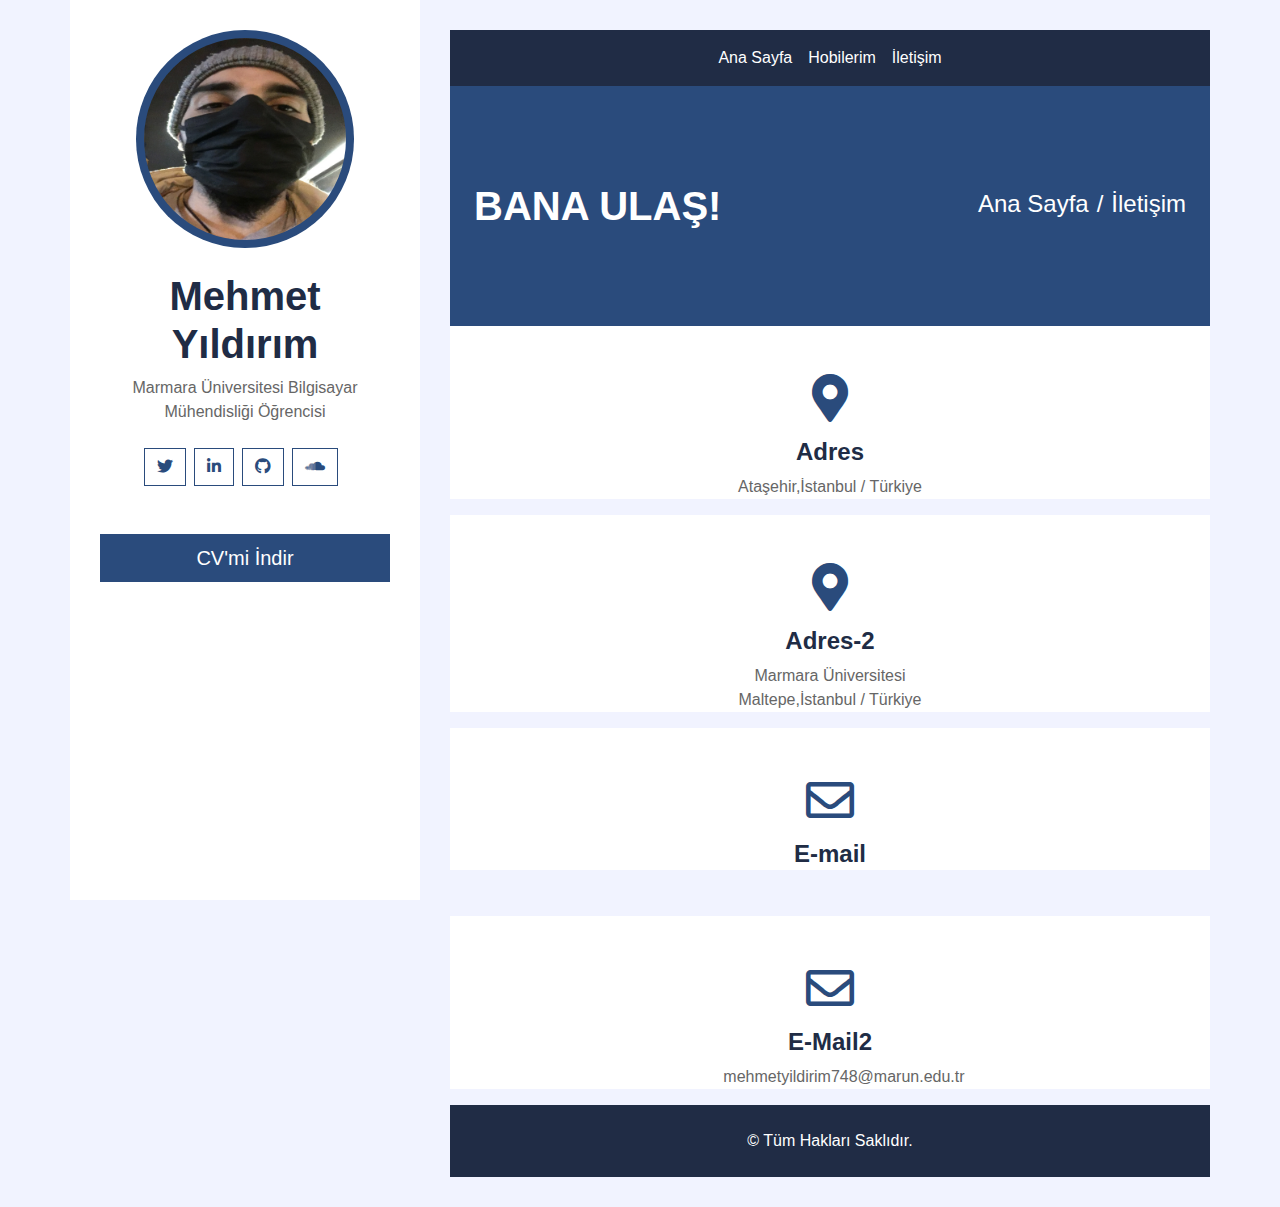
==== commit 1274af39: "Add files via upload" ====
--- a/contact.html
+++ b/contact.html
@@ -1,127 +1,148 @@
-<!DOCTYPE html>
-<html lang="en">
-    <head>
-        <meta charset="utf-8">
-        <title>Mehmet Yıldırım</title>
-        <meta content="width=device-width, initial-scale=1.0" name="viewport">
-        <!-- Favicon -->
-        <link href="img/favicon.ico" rel="icon">
-
-        <!-- Google Fonts -->
-        <link href="https://fonts.googleapis.com/css2?family=Open+Sans:300;400;600;700;800&display=swap" rel="stylesheet">
-
-        <!-- Font Awesome -->
-        <link href="https://cdnjs.cloudflare.com/ajax/libs/font-awesome/5.10.0/css/all.min.css" rel="stylesheet">
-
-        <!-- Customized Bootstrap Stylesheet -->
-        <link href="css/style.css" rel="stylesheet">
-    </head>
-
-<body>
-    <div class="wrapper">
-        <div class="sidebar">
-            <center>
-            <div class="sidebar-text d-flex flex-column h-100 justify-content-center text-center">
-                <img class="mx-auto d-block w-75 bg-primary img-fluid rounded-circle mb-4 p-1" src="img/profile.jpg" alt="Image">
-                <h1 class="font-weight-bold">Mehmet Yıldırım</h1>
-                <p class="mb-4">
-                    Marmara Üniversitesi Bilgisayar Mühendisliği Öğrencisi 
-                </p>
-                <div class="d-flex justify-content-center mb-5">
-                    <a class="btn btn-outline-primary mr-2" href="https://www.twitter.com/hayruyasibatsin"><i class="fab fa-twitter"></i></a>
-                        <a class="btn btn-outline-primary mr-2" href="https://www.linkedin.com/in/mehmet-yildirim-619784192/"><i class="fab fa-linkedin-in"></i></a>
-                        <a class="btn btn-outline-primary mr-2" href="https://www.github.com/erythropygia"><i class="fab fa-github"></i></a> 
-                        <a class="btn btn-outline-primary mr-2" href="https://www.soundcloud.com/nstoff"><i class="fab fa-soundcloud"></i></a> 
-                </div>
-                <a href="data/mehmetyildirimcv.pdf" class="btn btn-lg btn-block btn-primary mt-auto" target="_blank">CV'mi İndir</a>
-            </div>
-            </center>
-        </div>
-
-        <div class="content">
-            <!-- Navbar Start -->
-            <div class="container p-0">
-                    <nav class="navbar navbar-expand-lg bg-secondary navbar-dark">
-                        <a href="" class="navbar-brand d-block d-lg-none">Navigation</a>
-                        <button type="button" class="navbar-toggler" data-toggle="collapse" data-target="#navbarCollapse">
-                            <span class="navbar-toggler-icon"></span>
-                        </button>
-                        <div class="collapse navbar-collapse justify-content-between" id="navbarCollapse">
-                            <div class="navbar-nav m-auto">
-                                <a href="index.html" class="nav-item nav-link active">Ana Sayfa</a>
-                                <a href="contact.html" class="nav-item nav-link">İletişim</a>
-                            </div>
-                        </div>
-                    </nav>
-                </div>
-            <!-- Navbar End -->
-
-            <!-- Page Header Start -->
-            <div class="container py-5 px-2 bg-primary">
-                <div class="row py-5 px-4">
-                    <div class="col-sm-6 text-center text-md-left">
-                        <h1 class="mb-3 mb-md-0 text-white text-uppercase font-weight-bold">Bana Ulaş!</h1>
-                    </div>
-                    <div class="col-sm-6 text-center text-md-right">
-                        <div class="d-inline-flex pt-2">
-                            <h4 class="m-0 text-white"><a class="text-white" href="">Ana Sayfa</a></h4>
-                            <h4 class="m-0 text-white px-2">/</h4>
-                            <h4 class="m-0 text-white">İletişim</h4>
-                        </div>
-                    </div>
-                </div>
-            </div>
-            <!-- Page Header End -->
-
-
-            <!-- Contact Start -->
-            <div class="container bg-white pt-5">
-                <div class="row px-3 pb-2">
-                    <div class="col-sm-4 text-center mb-3">
-                        <i class="fa fa-2x fa-map-marker-alt mb-3 text-primary"></i>
-                        <h4 class="font-weight-bold">Adres</h4>
-                        <p>Ataşehir,İstanbul / Türkiye</p>
-                    </div>
-                </div>
-            </div>
-
-            <div class="container bg-white pt-5">
-                <div class="row px-3 pb-2">                                                 
-                    <div class="col-sm-4 text-center mb-3">
-                        <i class="far fa-2x fa-envelope mb-3 text-primary"></i>
-                         <h4 class="font-weight-bold">E-mail</h4>
-                         <p>mehmet.yldrm59@hotmail.com</p>  
-                    </div>
-                </div>
-            </div>    
-            <!-- Contact End -->
-
-
-            <!-- Footer Start -->
-            <div class="container py-4 bg-secondary text-center">
-                <p class="m-0 text-white">
-                    &copy; <a class="text-white font-weight-bold" href="#">Github</a> Tüm Hakları Saklıdır.</a>
-                </p>
-            </div>
-            <!-- Footer End -->
-        </div>
-    </div>
-
-    <!-- Back to Top -->
-    <a href="#" class="back-to-top"><i class="fa fa-angle-double-up"></i></a>
-
-    <!-- JavaScript Libraries -->
-    <script src="https://code.jquery.com/jquery-3.4.1.min.js"></script>
-    <script src="https://stackpath.bootstrapcdn.com/bootstrap/4.4.1/js/bootstrap.bundle.min.js"></script>
-    <script src="lib/easing/easing.min.js"></script>
-    <script src="lib/waypoints/waypoints.min.js"></script>
-
-    <!-- Contact Javascript File -->
-    <script src="mail/jqBootstrapValidation.min.js"></script>
-    <script src="mail/contact.js"></script>
-
-    <!-- Template Javascript -->
-    <script src="js/main.js"></script>
-</body>
-
+<!DOCTYPE html>
+<html lang="en">
+    <head>
+        <meta charset="utf-8">
+        <title>Mehmet Yıldırım - Kişisel Web Sitesi</title>
+        <meta content="width=device-width, initial-scale=1.0" name="viewport">
+        <link rel="shortcut icon" href="img/icon.png" type="image/x-icon" >
+
+       <!-- Sosyal Medya Fontları -->
+       <link href="https://cdnjs.cloudflare.com/ajax/libs/font-awesome/5.10.0/css/all.min.css" rel="stylesheet">
+
+       <!-- Css -->
+       <link href="css/style.css" rel="stylesheet">
+    </head>
+
+<body>
+    <div class="wrapper">
+        <div class="sidebar">
+            <center>
+            <div class="sidebar-text d-flex flex-column h-100 justify-content-center text-center">
+                <img class="mx-auto d-block w-75 bg-primary img-fluid rounded-circle mb-4 p-2" src="img/profile.jpg" alt="Image">
+                <h1 class="font-weight-bold">Mehmet Yıldırım</h1>
+                <p class="mb-4">
+                    Marmara Üniversitesi Bilgisayar Mühendisliği Öğrencisi 
+                </p>
+                <div class="d-flex justify-content-center mb-5">
+                    <a class="btn btn-outline-primary mr-2" href="https://www.twitter.com/hayruyasibatsin"><i class="fab fa-twitter"></i></a>
+                        <a class="btn btn-outline-primary mr-2" href="https://www.linkedin.com/in/mehmet-yildirim-619784192/"><i class="fab fa-linkedin-in"></i></a>
+                        <a class="btn btn-outline-primary mr-2" href="https://www.github.com/erythropygia"><i class="fab fa-github"></i></a> 
+                        <a class="btn btn-outline-primary mr-2" href="https://www.soundcloud.com/nstoff"><i class="fab fa-soundcloud"></i></a> 
+                </div>
+                <a href="data/mehmetyildirimcv.pdf" class="btn btn-lg btn-block btn-primary mt-auto" target="_blank">CV'mi İndir</a>
+            </div>
+            </center>
+        </div>
+
+        <div class="content">
+            <!-- Bar -->
+            <div class="container p-0">
+                    <nav class="navbar navbar-expand-lg bg-secondary navbar-dark">
+                        <a href="" class="navbar-brand d-block d-lg-none">Menü</a>
+                        <button type="button" class="navbar-toggler" data-toggle="collapse" data-target="#navbarCollapse">
+                            <span class="navbar-toggler-icon"></span>
+                        </button>
+                        <div class="collapse navbar-collapse justify-content-between" id="navbarCollapse">
+                            <div class="navbar-nav m-auto">
+                                <a href="index.html" class="nav-item nav-link active">Ana Sayfa</a>
+                                <a href="hobbies.html" class="nav-item nav-link active">Hobilerim</a>
+                                <a href="contact.html" class="nav-item nav-link active">İletişim</a>
+                            </div>
+                        </div>
+                    </nav>
+                </div>
+            <!-- Bar -->
+
+            <!-- Header -->
+            <div class="container py-5 px-2 bg-primary">
+                <div class="row py-5 px-3">
+                    <div class="col-sm-6 text-center text-md-left">
+                        <h1 class="mb-5 mb-md-0 text-white text-uppercase font-weight-bold">Bana Ulaş!</h1>
+                    </div>
+                    <div class="col-sm-6 text-center text-md-right">
+                        <div class="d-inline-flex pt-2">
+                            <h4 class="m-0 text-white"><a class="text-white" href="">Ana Sayfa</a></h4>
+                            <h4 class="m-0 text-white px-2">/</h4>
+                            <h4 class="m-0 text-white">İletişim</h4>
+                        </div>
+                    </div>
+                </div>
+            </div>
+            <!-- Header -->
+
+
+            <!-- Contact -->
+       
+            <div class="container bg-white pt-5">
+                <div>
+                    <center>
+                    <div class="col-sm-4 text-center mb-3">
+                        <i class="fa fa-3x fa-map-marker-alt mb-3 text-primary"></i>
+                        <h4 class="font-weight-bold">Adres</h4>
+                        <p>Ataşehir,İstanbul / Türkiye</p>
+                    </div>
+                </div>
+            </center>
+            </div>
+
+            <div class="container bg-white pt-5">
+                <div>
+                    <center>
+                    <div class="col-sm-4 text-center mb-3">
+                        <i class="fa fa-3x fa-map-marker-alt mb-3 text-primary"></i>
+                        <h4 class="font-weight-bold">Adres-2</h4>
+                        <p>Marmara Üniversitesi Maltepe,İstanbul / Türkiye</p>
+                    </div>
+                </div>
+            </center>
+            </div>
+        
+
+            <div class="container bg-white pt-5">
+                <div>
+                    <center>                                                
+                    <div class="col-sm-4 text-center mb-3">
+                        <i class="far fa-3x fa-envelope mb-3 text-primary"></i>
+                         <h4 class="font-weight-bold">E-mail</h4>
+                         <p>mehmet.yldrm59@hotmail.com</p>  
+                    </div>
+                </div>
+            </center> 
+            </div>    
+
+            <div class="container bg-white pt-5">
+                <div>
+                    <center>                                                
+                    <div class="col-sm-4 text-center mb-3">
+                        <i class="far fa-3x fa-envelope mb-3 text-primary"></i>
+                         <h4 class="font-weight-bold">E-Mail2</h4>
+                         <p>mehmetyildirim748@marun.edu.tr</p>  
+                    </div>
+                </div>
+            </center> 
+            </div>    
+            <!-- Contact -->
+
+
+            <!-- Footer -->
+            <div class="container py-4 bg-secondary text-center">
+                <p class="m-0 text-white">
+                    &copy; <a class="text-white font-weight-bold" href="#"><a> Tüm Hakları Saklıdır.</a>
+                </p>
+            </div>
+            <!-- Footer -->
+        </div>
+    </div>
+
+   <!-- Başa Dön Buttonu -->
+   <a href="#" class="back-to-top"><i class="fa fa-angle-double-up"></i></a>
+        
+   <!-- JavaScript -->
+   <script src="https://code.jquery.com/jquery-3.4.1.min.js"></script>
+   <script src="https://stackpath.bootstrapcdn.com/bootstrap/4.4.1/js/bootstrap.bundle.min.js"></script>
+   <script src="lib/easing/easing.min.js"></script>
+   <script src="lib/waypoints/waypoints.min.js"></script>        
+   <script src="js/main.js"></script>
+</body>
+
 </html>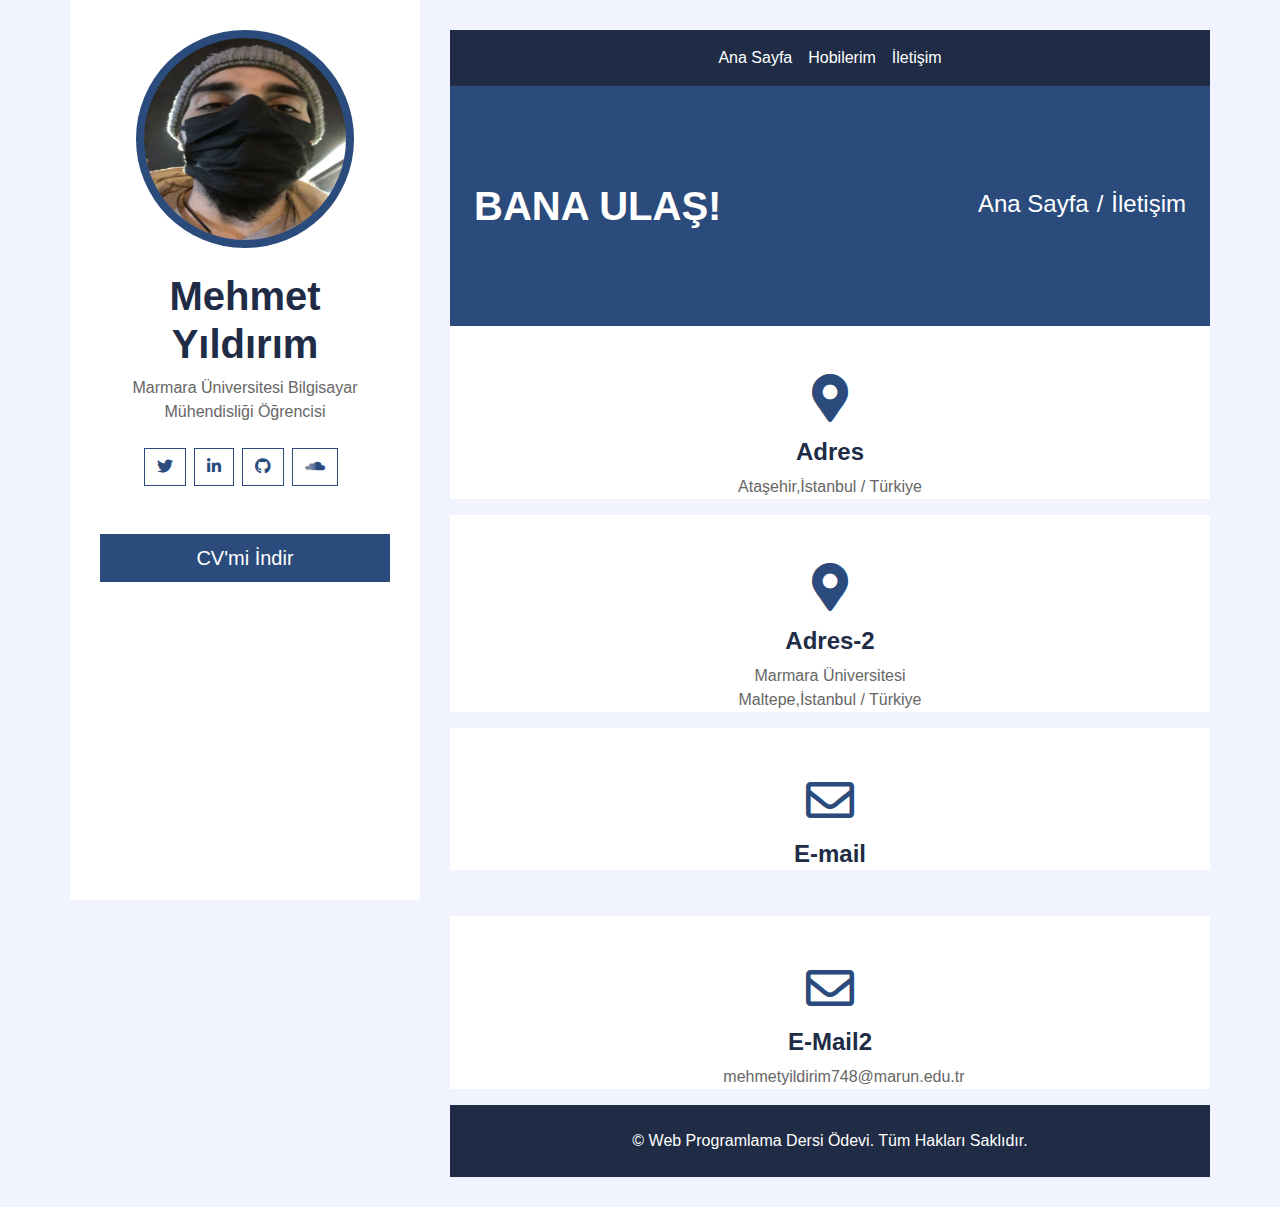
==== commit 413e0001: "Add files via upload" ====
--- a/contact.html
+++ b/contact.html
@@ -127,7 +127,7 @@
             <!-- Footer -->
             <div class="container py-4 bg-secondary text-center">
                 <p class="m-0 text-white">
-                    &copy; <a class="text-white font-weight-bold" href="#"><a> Tüm Hakları Saklıdır.</a>
+                    &copy; <a class="text-white font-weight-bold" href="#"><a> Web Programlama Dersi Ödevi. Tüm Hakları Saklıdır.</a>
                 </p>
             </div>
             <!-- Footer -->
